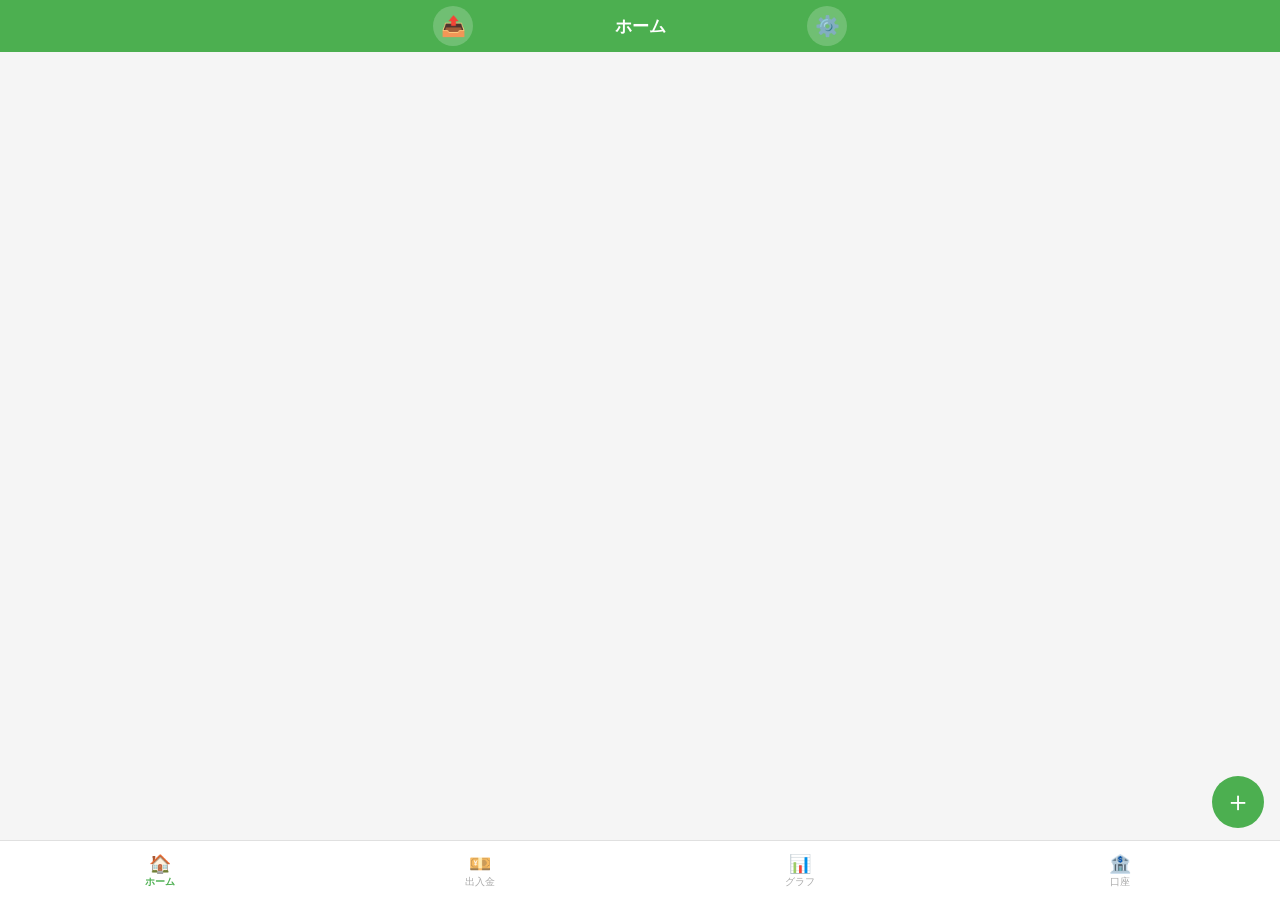
==== index.html @ b8b02757 "Add files via upload" ====
<!DOCTYPE html>
<html lang="ja">
<head>
  <meta charset="UTF-8">
  <title>自分用家計簿</title>
  <!--
    CSSより先にインラインスクリプトを実行。
    localStorageのテーマカラーをCSS変数とmeta theme-colorに即時反映することで、
    スプラッシュ画面がデフォルトの緑で一瞬表示されるちらつきを防ぐ。
  -->
  <script>
    (function() {
      var c = localStorage.getItem("themeColor") || "#4caf50";
      // CSS変数を即時上書き（variables.cssより先に実行されるため確実に効く）
      document.documentElement.style.setProperty("--theme", c);
      // ステータスバーの色も設定（metaタグはまだないのでdocument.writeで埋め込む）
      document.write('<meta name="theme-color" content="' + c + '">');
    })();
  </script>
  <!-- CSSを役割ごとに分割して読み込み -->
  <link rel="stylesheet" href="./src/styles/variables.css">
  <link rel="stylesheet" href="./src/styles/base.css">
  <link rel="stylesheet" href="./src/styles/components.css">
  <link rel="manifest" href="manifest.json">
  <link rel="apple-touch-icon" href="icon.png">
  <meta name="viewport" content="width=device-width, initial-scale=1.0, maximum-scale=1.0, user-scalable=no">
</head>
<body>

  <!-- ========== スプラッシュ画面 ========== -->
  <div id="splashScreen">
    <span id="splashText">家計簿</span>
  </div>

  <!-- ========== 上部バー（pageWrapper外・fixed） ========== -->
  <header class="top-bar" id="topBar">
    <div class="top-bar-normal" id="topBarNormal">
      <button class="top-bar-btn" id="calendarShortcutBtn" style="display:none">🗓</button>
      <button class="top-bar-btn" id="calendarBackBtn" style="display:none">←</button>
      <!-- ホーム画面：共有ボタン（左右対称のため同幅） -->
      <button class="top-bar-btn" id="shareReportBtn" style="display:none;">📤</button>
      <div class="top-bar-month-nav" id="topBarMonthNav">
        <button class="top-bar-btn month-nav-btn" id="prevMonthBtn">◀</button>
        <span class="top-bar-title" id="monthLabel">2025年3月</span>
        <button class="top-bar-btn month-nav-btn" id="nextMonthBtn">▶</button>
      </div>
      <span class="top-bar-title top-bar-home-title" id="topBarHomeTitle" style="display:none">ホーム</span>
      <div class="top-bar-spacer" id="topBarSpacer" style="display:none"></div>
      <button class="top-bar-btn" id="openSettingsBtn">⚙️</button>
    </div>
    <div class="top-bar-settings hidden" id="topBarSettings">
      <button class="top-bar-btn" id="backBtn">←</button>
      <span class="top-bar-title" id="settingsBarTitle">設定</span>
      <button class="top-bar-edit-btn hidden" id="topBarEditBtn">編集</button>
    </div>
  </header>

  <!-- ========== ページラッパー ========== -->
  <div id="pageWrapper">

  <!-- ========== 収支入力ポップアップ ========== -->
  <div id="addOverlay" class="overlay hidden"></div>
  <div id="addModal" class="modal hidden">
    <div class="modal-header">
      <span class="modal-title">収支を追加</span>
      <button class="modal-close" id="closeAddBtn">✕</button>
    </div>
    <div class="modal-body">
      <div class="type-toggle" id="addTypeToggle">
        <button class="type-toggle-btn active" data-value="expense">支出</button>
        <button class="type-toggle-btn" data-value="income">収入</button>
      </div>
      <input type="hidden" id="addTypeHidden" value="expense">

      <label class="field-label">日付</label>
      <input type="date" id="date">

      <label class="field-label">タイトル</label>
      <input type="text" id="memo" placeholder="例：スーパーで買い物、月給など">

      <label class="field-label">金額</label>
      <input type="number" id="amount" placeholder="例：1500">

      <label class="field-label">カテゴリ</label>
      <div class="category-selector" id="addCategorySelector">
        <div class="cat-select-row">
          <select id="addParentCat" class="cat-select-parent"></select>
          <select id="addChildCat"  class="cat-select-child"></select>
        </div>
      </div>

      <label class="field-label">口座</label>
      <select id="addAccount"></select>

      <button id="addButton" class="btn-primary">追加する</button>
    </div>
  </div>

  <!-- ========== 収支編集ポップアップ ========== -->
  <div id="editOverlay" class="overlay hidden"></div>
  <div id="editModal" class="modal hidden">
    <div class="modal-header edit-modal-header">
      <button class="modal-delete-btn" id="deleteRecordBtn">🗑️ 削除</button>
      <span class="modal-title">収支を編集</span>
      <button class="modal-close" id="closeEditBtn">✕</button>
    </div>
    <div class="modal-body">
      <div class="type-toggle" id="editTypeToggle">
        <button class="type-toggle-btn active" data-value="expense">支出</button>
        <button class="type-toggle-btn" data-value="income">収入</button>
      </div>
      <input type="hidden" id="editType" value="expense">

      <label class="field-label">日付</label>
      <input type="date" id="editDate">

      <label class="field-label">タイトル</label>
      <input type="text" id="editMemo" placeholder="例：スーパーで買い物、月給など">

      <label class="field-label">金額</label>
      <input type="number" id="editAmount" placeholder="例：1500">

      <label class="field-label">カテゴリ</label>
      <div class="category-selector" id="editCategorySelector">
        <div class="cat-select-row">
          <select id="editParentCat" class="cat-select-parent"></select>
          <select id="editChildCat"  class="cat-select-child"></select>
        </div>
      </div>

      <label class="field-label">口座</label>
      <select id="editAccount"></select>

      <button id="saveEditButton" class="btn-primary">保存する</button>
    </div>
  </div>

  <!-- ========== メイン画面群 ========== -->

  <!-- ホーム -->
  <div id="homeView" class="view active">
    <div id="homeBudgetCard" class="home-budget-card" style="display:none">
      <div class="home-budget-header">
        <span class="home-budget-title">今月の予算</span>
        <span class="home-budget-month" id="homeBudgetMonth"></span>
      </div>
      <div id="homeBudgetRows"></div>
    </div>
  </div>

  <!-- 出入金 -->
  <div id="transactionView" class="view">
    <input type="month" id="monthSelector" style="display:none">
    <ul id="list"></ul>
  </div>

  <!-- カレンダー -->
  <div id="calendarView" class="view">
    <div class="cal-header">
      <div class="cal-header-year-month" id="calYearMonth"></div>
      <div class="cal-header-range" id="calRange"></div>
    </div>
    <div class="week-header">
      <div>日</div><div>月</div><div>火</div><div>水</div>
      <div>木</div><div>金</div><div>土</div>
    </div>
    <div id="calendar"></div>
    <div class="cal-transaction-list" id="calTransactionList"></div>
  </div>

  <!-- 設定トップ -->
  <div id="settingsView" class="view">
    <ul class="settings-menu">
      <li class="settings-menu-item" id="goCategory">
        <span class="settings-menu-icon">🏷️</span>
        <span class="settings-menu-label">カテゴリ変更</span>
        <span class="settings-menu-arrow">›</span>
      </li>
      <li class="settings-menu-item" id="goTheme">
        <span class="settings-menu-icon">🎨</span>
        <span class="settings-menu-label">テーマカラー</span>
        <span class="settings-menu-arrow">›</span>
      </li>
      <li class="settings-menu-item" id="goPeriod">
        <span class="settings-menu-icon">📆</span>
        <span class="settings-menu-label">集計期間</span>
        <span class="settings-menu-arrow">›</span>
      </li>
      <li class="settings-menu-item" id="goVisibility">
        <span class="settings-menu-icon">👁️</span>
        <span class="settings-menu-label">表示 / 非表示</span>
        <span class="settings-menu-arrow">›</span>
      </li>
      <li class="settings-menu-item" id="goBudget">
        <span class="settings-menu-icon">💰</span>
        <span class="settings-menu-label">予算設定</span>
        <span class="settings-menu-arrow">›</span>
      </li>
      <li class="settings-menu-item" id="goApiKey">
        <span class="settings-menu-icon">🔑</span>
        <span class="settings-menu-label">Gemini APIキー</span>
        <span class="settings-menu-arrow">›</span>
      </li>
      <li class="settings-menu-item" id="goReset">
        <span class="settings-menu-icon">🗑️</span>
        <span class="settings-menu-label">データのリセット</span>
        <span class="settings-menu-arrow">›</span>
      </li>
    </ul>
  </div>

  <!-- カテゴリ設定（大分類一覧） -->
  <div id="categoryView" class="view">
    <p class="cat-view-desc">大分類をタップすると小分類を編集できます</p>
    <ul id="parentCategoryList" class="parent-category-list"></ul>
  </div>

  <!-- カテゴリ設定（小分類一覧） -->
  <div id="categoryDetailView" class="view">
    <ul id="childCategoryList" class="child-category-list"></ul>
  </div>

  <!-- 表示/非表示設定 -->
  <div id="visibilityView" class="view">
    <ul class="visibility-list">
      <li class="visibility-item">
        <span class="visibility-icon">🏦</span>
        <span class="visibility-label">口座</span>
        <label class="toggle-switch">
          <input type="checkbox" id="toggleAccount">
          <span class="toggle-slider"></span>
        </label>
      </li>
      <li class="visibility-item">
        <span class="visibility-icon">📄</span>
        <span class="visibility-label">
          給与明細管理
          <small class="visibility-sub-label">オンにすると下部に「給与」タブを表示</small>
        </span>
        <label class="toggle-switch">
          <input type="checkbox" id="togglePayroll">
          <span class="toggle-slider"></span>
        </label>
      </li>
    </ul>
  </div>

  <!-- 予算設定 -->
  <div id="budgetView" class="view">
    <p style="font-size:13px;color:#666;margin:4px 16px 12px;line-height:1.7;">
      カテゴリごとに月の支出予算を設定します。<br>
      80%を超えるとオレンジ、予算を超えると赤で表示されます。
    </p>
    <ul id="budgetList" class="budget-list"></ul>
  </div>

  <!-- 集計期間設定 -->
  <div id="periodView" class="view">
    <div class="period-card">
      <p class="period-desc">毎月の集計を開始する日を設定します。<br>例）25日に設定すると「2/25〜3/24」が3月分として集計されます。</p>
      <label class="field-label">集計開始日</label>
      <select id="periodStartDay"></select>
      <div class="period-preview" id="periodPreview"></div>
    </div>
  </div>

  <!-- テーマ設定 -->
  <div id="themeView" class="view">
    <p class="theme-desc">アプリのメインカラーを変更します</p>
    <h4 class="theme-section-title">プリセット</h4>
    <div class="color-presets" id="colorPresets"></div>
    <h4 class="theme-section-title">カスタムカラー</h4>
    <div class="custom-color-row">
      <input type="color" id="customColorPicker" value="#4caf50">
      <button id="applyCustomColor" class="btn-blue">このカラーを適用</button>
    </div>
    <div class="theme-preview">
      <p class="theme-preview-label">現在のカラー</p>
      <div id="themePreviewBar"></div>
    </div>
  </div>

  <!-- Gemini APIキー設定 -->
  <div id="apiKeyView" class="view">
    <div class="api-key-card">
      <p class="api-key-desc">
        レシート・給与明細の画像解析に使用する Google Gemini API のキーを設定します。<br>
        キーはこの端末に保存され、画像解析時の Gemini API 通信にのみ使用します。
      </p>
      <label class="field-label">APIキー</label>
      <div class="api-key-input-wrap">
        <input type="password" id="geminiApiKeyInput" placeholder="AIza..." autocomplete="off">
        <button class="api-key-toggle" id="toggleApiKeyVisible" type="button">👁</button>
      </div>
      <button class="btn-primary" id="saveApiKeyBtn">保存する</button>
      <button class="btn-danger" id="deleteApiKeyBtn">キーを削除する</button>
      <div class="api-key-status" id="apiKeyStatus"></div>
      <div class="api-key-help">
        <p class="api-key-help-title">🔗 APIキーの取得方法</p>
        <ol class="api-key-help-list">
          <li><a href="https://aistudio.google.com/" target="_blank">Google AI Studio</a> にアクセス（Googleアカウントでログイン）</li>
          <li>左メニューの「Get API key」→「APIキーを作成」</li>
          <li>作成したキー（AIza...）をコピー</li>
          <li>ここに貼り付けて保存</li>
        </ol>
      </div>
    </div>
  </div>

  <!-- データのリセット -->
  <div id="resetView" class="view">
    <div class="reset-card">
      <p class="reset-desc">リセットしたい項目をオンにしてから「リセット実行」を押してください。<br>この操作は元に戻せません。</p>
      <ul class="reset-list">
        <li class="reset-item">
          <span class="reset-item-icon">🔄</span>
          <span class="reset-item-label">すべて</span>
          <label class="toggle-switch">
            <input type="checkbox" id="resetAll">
            <span class="toggle-slider"></span>
          </label>
        </li>
        <div class="reset-divider"></div>
        <li class="reset-item reset-item-sub">
          <span class="reset-item-icon">💴</span>
          <span class="reset-item-label">出入金</span>
          <label class="toggle-switch">
            <input type="checkbox" id="resetTransactions">
            <span class="toggle-slider"></span>
          </label>
        </li>
        <li class="reset-item reset-item-sub">
          <span class="reset-item-icon">🏦</span>
          <span class="reset-item-label">口座</span>
          <label class="toggle-switch">
            <input type="checkbox" id="resetAccounts">
            <span class="toggle-slider"></span>
          </label>
        </li>
        <li class="reset-item reset-item-sub">
          <span class="reset-item-icon">💰</span>
          <span class="reset-item-label">予算</span>
          <label class="toggle-switch">
            <input type="checkbox" id="resetBudgets">
            <span class="toggle-slider"></span>
          </label>
        </li>
        <li class="reset-item reset-item-sub">
          <span class="reset-item-icon">🏷️</span>
          <span class="reset-item-label">カテゴリ（デフォルトに戻す）</span>
          <label class="toggle-switch">
            <input type="checkbox" id="resetCategories">
            <span class="toggle-slider"></span>
          </label>
        </li>
        <li class="reset-item reset-item-sub">
          <span class="reset-item-icon">📄</span>
          <span class="reset-item-label">給与明細</span>
          <label class="toggle-switch">
            <input type="checkbox" id="resetPayroll">
            <span class="toggle-slider"></span>
          </label>
        </li>
      </ul>
      <button class="btn-danger reset-exec-btn" id="execResetBtn" disabled>リセット実行</button>
    </div>
  </div>


  <!-- 給与明細（表示/非表示設定で任意に有効化） -->
  <div id="payrollView" class="view">
    <div class="payroll-toolbar">
      <div class="payroll-toolbar-top">
        <div>
          <div class="payroll-view-title">給与明細</div>
          <div class="payroll-view-subtitle">写真をGeminiで解析して保存</div>
        </div>
        <select id="payrollYearSelect" class="payroll-year-select" aria-label="表示する年"></select>
      </div>
      <button class="btn-primary payroll-import-btn" id="payrollImportBtn">🖼️ 写真から給与明細を追加</button>
      <p id="payrollApiHint" class="payroll-api-hint" style="display:none">⚠️ 先に「設定 → Gemini APIキー」を登録してください。</p>
    </div>
    <div id="payrollSummary" class="payroll-summary"></div>
    <div id="payrollList" class="payroll-list"></div>
  </div>

  <!-- グラフ -->
  <div id="graphView" class="view">
    <input type="month" id="graphMonthSelector" style="display:none">
    <div id="summary">
      <div class="summary-item income-item">
        <span class="summary-label">収入</span>
        <span class="summary-value">¥<span id="incomeTotal">0</span></span>
      </div>
      <div class="summary-item expense-item">
        <span class="summary-label">支出</span>
        <span class="summary-value">¥<span id="expenseTotal">0</span></span>
      </div>
      <div class="summary-item balance-item">
        <span class="summary-label">差額</span>
        <span class="summary-value">¥<span id="balance">0</span></span>
      </div>
    </div>
    <div class="graph-toggle-wrap">
      <div class="graph-toggle" id="graphToggle">
        <button class="graph-toggle-btn active" data-value="expense">支出</button>
        <button class="graph-toggle-btn" data-value="income">収入</button>
      </div>
    </div>
    <div class="chart-section" id="graphChartSection">
      <div class="chart-wrap">
        <canvas id="mainChart" width="220" height="220"></canvas>
        <div class="chart-total" id="mainChartTotal"></div>
      </div>
      <ul class="chart-legend" id="mainLegend"></ul>
    </div>
  </div>

  <!-- 口座 -->
  <div id="accountView" class="view">
    <ul id="accountList"></ul>
    <button class="btn-primary" id="openAddAccountBtn" style="margin-top:12px;margin-left:16px;margin-right:16px;width:calc(100% - 32px)">＋ 口座を追加</button>
  </div>

  <!-- 口座追加・編集モーダル -->
  <div id="accountOverlay" class="overlay hidden"></div>
  <div id="accountModal" class="modal hidden">
    <div class="modal-header edit-modal-header">
      <button class="modal-delete-btn hidden" id="deleteAccountBtn">🗑️ 削除</button>
      <span class="modal-title" id="accountModalTitle">口座を追加</span>
      <button class="modal-close" id="closeAccountBtn">✕</button>
    </div>
    <div class="modal-body">
      <label class="field-label">口座名</label>
      <input type="text" id="accountName" placeholder="例：北見信用金庫">
      <label class="field-label">残高</label>
      <input type="number" id="accountBalance" placeholder="例：100000">
      <label class="field-label">メモ（任意）</label>
      <input type="text" id="accountMemo" placeholder="例：普通預金・給与口座">
      <button class="btn-primary" id="saveAccountBtn">保存する</button>
    </div>
  </div>

  <!-- ========== FABメニュー ========== -->
  <div id="fabOverlay" class="fab-overlay hidden"></div>
  <div class="fab-menu" id="fabMenu">
    <div class="fab-sub-item" id="fabCameraItem">
      <span class="fab-sub-label">レシートを読み取る</span>
      <button class="fab-sub-btn fab-camera" id="fabCameraBtn">📷</button>
    </div>
    <div class="fab-sub-item" id="fabImageItem">
      <span class="fab-sub-label">画像から読み取る</span>
      <button class="fab-sub-btn fab-camera" id="fabImageBtn">🖼️</button>
    </div>
    <div class="fab-sub-item" id="fabManualItem">
      <span class="fab-sub-label">手動で入力</span>
      <button class="fab-sub-btn fab-manual" id="fabManualBtn">✏️</button>
    </div>
  </div>
  <button class="fab-add" id="openAddBtn">＋</button>
  <input type="file" id="receiptInput" accept="image/*" capture="environment" style="display:none">
  <input type="file" id="imageInput" accept="image/*" style="display:none">
  <input type="file" id="payrollImageInput" accept="image/*" style="display:none">
  <div id="scanOverlay" class="scan-overlay hidden">
    <div class="scan-box">
      <div class="scan-spinner"></div>
      <p class="scan-text">レシートを読み取り中…</p>
    </div>
  </div>

  </div><!-- /#pageWrapper -->

  <!-- ========== 下部タブ（pageWrapper外・fixed） ========== -->
  <nav class="tab-bar" id="tabBar">
    <button id="homeTab"        class="tab active">🏠<br><small>ホーム</small></button>
    <button id="transactionTab" class="tab">💴<br><small>出入金</small></button>
    <button id="graphTab"       class="tab">📊<br><small>グラフ</small></button>
    <button id="payrollTab"     class="tab" style="display:none">📄<br><small>給与</small></button>
    <button id="accountTab"     class="tab">🏦<br><small>口座</small></button>
  </nav>

  <!-- ========== バックジェスチャー用背景レイヤー ========== -->
  <div id="backLayer">
    <div id="backLayerDim"></div>
  </div>

  <!-- JS は ES Modules で読み込む -->
  <script type="module" src="./src/main.js"></script>
</body>
</html>
---- src/styles/variables.css ----
/* ===================================
   CSS変数（テーマカラー）
=================================== */
:root {
  --theme:      #4caf50;
  --theme-dark: #388e3c;
}
---- src/styles/base.css ----
/* ===================================
   リセット・ベース
=================================== */
* { box-sizing: border-box; }
ul, ol { list-style: none; margin: 0; padding: 0; }
html, body {
  height: 100%;
  margin: 0;
  padding: 0;
}
body {
  font-family: -apple-system, BlinkMacSystemFont, "Hiragino Sans", sans-serif;
  /* Safe Area上部をTopBarと同色に */
  background: var(--theme);
}

/* ===================================
   ページラッパー
=================================== */
#pageWrapper {
  /* 画面全体を占め、TopBar・TabBarの下からスクロール */
  position: fixed;
  top: calc(52px + env(safe-area-inset-top));
  bottom: calc(60px + env(safe-area-inset-bottom));
  left: 0;
  right: 0;
  background: #f5f5f5;
  display: flex;
  flex-direction: column;
  overflow-y: auto;
  overflow-x: hidden;
}

/* ===================================
   フォーム共通
=================================== */
.field-label {
  display: block;
  font-size: 13px;
  color: #888;
  margin: 10px 0 4px;
}
input, select {
  width: 100%;
  height: 44px;
  font-size: 16px;
  padding: 8px 10px;
  border: 1px solid #e0e0e0;
  border-radius: 8px;
  background: #fafafa;
  margin: 2px 0;
  -webkit-appearance: none;
  appearance: none;
  touch-action: manipulation;
}
input:focus, select:focus {
  outline: none;
  border-color: var(--theme);
  background: #fff;
}

/* ===================================
   共通ボタン
=================================== */
.btn-primary {
  width: 100%;
  height: 48px;
  background: var(--theme);
  color: #fff;
  border: none;
  border-radius: 8px;
  font-size: 16px;
  font-weight: bold;
  cursor: pointer;
  margin-top: 16px;
  transition: background 0.15s;
}
.btn-primary:active { background: var(--theme-dark); }

.btn-blue {
  width: 100%;
  height: 44px;
  background: #2196f3;
  color: #fff;
  border: none;
  border-radius: 8px;
  font-size: 15px;
  cursor: pointer;
  margin-top: 6px;
}
.btn-blue:active { opacity: 0.8; }

.btn-danger {
  width: 100%;
  height: 44px;
  background: #fff;
  color: #e53935;
  border: 1.5px solid #e53935;
  border-radius: 8px;
  font-size: 15px;
  font-weight: bold;
  cursor: pointer;
  margin-top: 10px;
  transition: background 0.15s;
}
.btn-danger:active { background: #ffeaea; }

/* ===================================
   タブ切り替え（ビュー）
=================================== */
.view { display: none; }
.view.active {
  display: block;
  flex: 1 0 auto;
  min-height: 0;
  width: 100%;
  max-width: 100%;
  padding-left: 0;
  padding-right: 0;
  padding-bottom: 16px;
  box-sizing: border-box;
}

/* 月スワイプアニメーション */
@keyframes slideOutLeft  { from { transform: translateX(0);    opacity: 1; } to { transform: translateX(-30%); opacity: 0; } }
@keyframes slideOutRight { from { transform: translateX(0);    opacity: 1; } to { transform: translateX(30%);  opacity: 0; } }
@keyframes slideInFromRight { from { transform: translateX(30%);  opacity: 0; } to { transform: translateX(0); opacity: 1; } }
@keyframes slideInFromLeft  { from { transform: translateX(-30%); opacity: 0; } to { transform: translateX(0); opacity: 1; } }
.view.slide-out-left  { animation: slideOutLeft    0.16s ease forwards; }
.view.slide-out-right { animation: slideOutRight   0.16s ease forwards; }
.view.slide-in-right  { animation: slideInFromRight 0.2s ease forwards; }
.view.slide-in-left   { animation: slideInFromLeft  0.2s ease forwards; }

/* ===================================
   トグルスイッチ（汎用）
=================================== */
.toggle-switch {
  position: relative;
  display: inline-block;
  width: 50px;
  height: 28px;
  flex-shrink: 0;
  margin: 0;
  padding: 0;
  cursor: pointer;
}
.toggle-switch input {
  opacity: 0;
  width: 0 !important;
  height: 0 !important;
  position: absolute;
  margin: 0;
  border: none;
  background: none;
}
.toggle-slider {
  position: absolute;
  inset: 0;
  background: #ccc;
  border-radius: 28px;
  transition: background 0.2s;
  cursor: pointer;
}
.toggle-slider::before {
  content: "";
  position: absolute;
  width: 22px;
  height: 22px;
  left: 3px;
  top: 3px;
  background: #fff;
  border-radius: 50%;
  transition: transform 0.2s;
}
.toggle-switch input:checked + .toggle-slider         { background: var(--theme); }
.toggle-switch input:checked + .toggle-slider::before { transform: translateX(22px); }

/* ===================================
   over-text（共通）
=================================== */
.over-text { color: #e53935; font-weight: bold; }

/* ===================================
   MFスタイル 収支リスト（共通）
=================================== */
.list-date-header {
  font-size: 12px;
  color: #888;
  font-weight: bold;
  padding: 8px 16px 5px;
  background: #f0f0f0;
  border-top: 1px solid #e0e0e0;
  border-bottom: 1px solid #e0e0e0;
}
.mf-record-row {
  display: flex;
  align-items: center;
  justify-content: space-between;
  gap: 10px;
  padding: 10px 16px 10px 12px;
  background: #fff;
  border-bottom: 1px solid #f0f0f0;
  cursor: pointer;
  transition: background 0.12s;
  width: 100%;
  box-sizing: border-box;
}
.mf-record-row:active { background: #f5f5f5; }

/* 出入金リスト：カテゴリアイコン（円形） */
.mf-cat-icon {
  flex-shrink: 0;
  width: 38px;
  height: 38px;
  border-radius: 50%;
  overflow: hidden;
  display: flex;
  align-items: center;
  justify-content: center;
  font-size: 17px;
  color: #fff;
  font-weight: bold;
  line-height: 1;
}
.mf-cat-icon--outline {
  background: transparent !important;
  border: 2px solid #bbb;
  color: #aaa;
}
.mf-row-left {
  flex: 1;
  min-width: 0;
  display: flex;
  flex-direction: column;
  gap: 2px;
}
.mf-title {
  font-size: 14px;
  font-weight: bold;
  color: #222;
  overflow: hidden;
  text-overflow: ellipsis;
  white-space: nowrap;
}
.mf-cat-label {
  font-size: 11px;
  color: #aaa;
  overflow: hidden;
  text-overflow: ellipsis;
  white-space: nowrap;
}
.mf-amount { font-size: 14px; font-weight: bold; flex-shrink: 0; text-align: right; white-space: nowrap; }
.mf-amount-expense { color: #333; }
.mf-amount-income  { color: var(--theme); }
---- src/styles/components.css ----
/* ===================================
   スプラッシュ画面
=================================== */
#splashScreen {
  position: fixed;
  inset: 0;
  background: var(--theme);
  display: flex;
  align-items: center;
  justify-content: center;
  z-index: 9999;
  transition: opacity 0.5s ease, visibility 0.5s ease;
}
#splashScreen.fade-out { opacity: 0; visibility: hidden; }
#splashScreen.hidden   { display: none; }
#splashText {
  font-size: 36px;
  font-weight: bold;
  color: #fff;
  letter-spacing: 0.12em;
  font-family: -apple-system, BlinkMacSystemFont, "Hiragino Sans", sans-serif;
}
#splashScreen.dark-text #splashText { color: #222; }

/* ===================================
   バックジェスチャー用背景レイヤー
=================================== */
#backLayer {
  display: none;
  position: fixed;
  inset: 0;
  background: #f5f5f5;
  z-index: 0;
  overflow: hidden;
}
#backLayerDim {
  position: absolute;
  inset: 0;
  background: rgba(0,0,0,0.35);
  pointer-events: none;
  opacity: 0.35;
  z-index: 1;
}
body.back-gesture-active #backLayer { display: block; }
body.back-gesture-active #pageWrapper { z-index: 1; }
.back-gesture-prev {
  display: block !important;
  position: absolute !important;
  /* TopBarの高さ分下げることで前のページが上にずれないようにする */
  top: calc(52px + env(safe-area-inset-top)) !important;
  left: 0 !important;
  right: 0 !important;
  bottom: 0 !important;
  width: 100% !important;
  height: auto !important;
  overflow-y: auto !important;
  overflow-x: hidden !important;
  padding: 0 !important;
  z-index: 0;
  pointer-events: none;
}

/* ===================================
   上部バー
=================================== */
.top-bar {
  position: fixed;
  top: 0;
  left: 0;
  right: 0;
  padding-top: env(safe-area-inset-top);
  height: calc(52px + env(safe-area-inset-top));
  background: var(--theme);
  display: flex;
  align-items: center;
  justify-content: center;
  padding-left: 0;
  padding-right: 0;
  z-index: 200;
}
.top-bar-title {
  color: #fff;
  font-size: 17px;
  font-weight: bold;
  flex: 1;
  text-align: center;
}
.top-bar-btn {
  width: 40px !important;
  height: 40px !important;
  background: rgba(255,255,255,0.2);
  border: none;
  border-radius: 50%;
  color: #fff;
  font-size: 20px;
  cursor: pointer;
  display: flex;
  align-items: center;
  justify-content: center;
  padding: 0;
  margin: 0;
  transition: background 0.15s;
  flex-shrink: 0;
}
.top-bar-btn:active { background: rgba(255,255,255,0.4); }
.month-nav-btn {
  font-size: 14px !important;
  background: rgba(255,255,255,0.15) !important;
}
.top-bar-normal,
.top-bar-settings {
  display: flex;
  align-items: center;
  justify-content: space-between;
  width: 100%;
  max-width: 430px;
  padding: 0 8px;
}
.top-bar-settings.hidden,
.top-bar-normal.hidden { display: none; }
/* TopBar右端の編集ボタン（小分類画面のみ表示） */
.top-bar-edit-btn {
  background: rgba(255,255,255,0.2);
  border: none;
  border-radius: 14px;
  color: #fff;
  font-size: 14px;
  font-weight: bold;
  cursor: pointer;
  padding: 6px 12px;
  height: auto !important;
  width: auto !important;
  white-space: nowrap;
}
.top-bar-edit-btn:active { background: rgba(255,255,255,0.4); }
.top-bar-edit-btn.hidden { display: none !important; }
.top-bar-month-nav { display: flex; align-items: center; gap: 4px; flex: 1; }
.top-bar-home-title { flex: 1; text-align: center; }
.top-bar-spacer     { flex: 1; }

/* ===================================
   オーバーレイ
=================================== */
.overlay {
  position: fixed;
  inset: 0;
  background: rgba(0,0,0,0.45);
  z-index: 200;
  opacity: 0;
  transition: opacity 0.25s;
}
.overlay.show   { opacity: 1; }
.overlay.hidden { display: none; }

/* ===================================
   モーダル共通
=================================== */
.modal {
  position: fixed;
  bottom: 0;
  left: 0;
  right: 0;
  max-width: 430px;
  margin: 0 auto;
  background: #fff;
  border-radius: 16px 16px 0 0;
  z-index: 300;
  padding: 0 0 32px;
  transform: translateY(100%);
  transition: transform 0.25s ease;
}
.modal.show   { transform: translateY(0); }
.modal.hidden { display: none; }
.modal-header {
  display: flex;
  align-items: center;
  justify-content: space-between;
  padding: 16px 20px 12px;
  border-bottom: 1px solid #eee;
}
.modal-title { font-size: 16px; font-weight: bold; }
.modal-close {
  width: 32px !important;
  height: 32px !important;
  background: #f0f0f0;
  border: none;
  border-radius: 50%;
  font-size: 14px;
  cursor: pointer;
  display: flex;
  align-items: center;
  justify-content: center;
  padding: 0;
  margin: 0;
  color: #555;
}
.modal-body {
  padding: 12px 20px;
  max-height: 75vh;
  overflow-y: auto;
}
.edit-modal-header {
  display: grid;
  grid-template-columns: 1fr auto 1fr;
  align-items: center;
  padding: 14px 16px 12px;
  border-bottom: 1px solid #eee;
}
.edit-modal-header .modal-title  { text-align: center; grid-column: 2; }
.edit-modal-header .modal-close  { justify-self: end; grid-column: 3; }
.modal-delete-btn {
  grid-column: 1;
  justify-self: start;
  background: none;
  border: none;
  color: #e53935;
  font-size: 13px;
  cursor: pointer;
  padding: 4px 6px;
  border-radius: 6px;
  height: auto !important;
  width: auto !important;
  margin: 0;
  white-space: nowrap;
}
.modal-delete-btn:active { background: #ffeaea; }

/* ===================================
   種別トグル（支出／収入）
=================================== */
.type-toggle {
  display: flex;
  gap: 8px;
  margin-bottom: 8px;
}
.type-toggle-btn {
  flex: 1;
  height: 44px !important;
  width: auto !important;
  border: 2px solid #ddd;
  border-radius: 8px;
  background: #fafafa;
  font-size: 15px;
  font-weight: bold;
  color: #aaa;
  cursor: pointer;
  transition: all 0.15s;
  margin: 0;
  padding: 0;
}
.type-toggle-btn.active[data-value="expense"] {
  background: #ffe5e5;
  border-color: #c62828;
  color: #c62828;
}
.type-toggle-btn.active[data-value="income"] {
  background: #e8f5e9;
  border-color: var(--theme);
  color: var(--theme);
}

/* ===================================
   2段階カテゴリ選択
=================================== */
.cat-select-row { display: flex; gap: 8px; margin: 2px 0; }
.cat-select-parent { flex: 1.2; min-width: 0; }
.cat-select-child  { flex: 1;   min-width: 0; }

/* ===================================
   FABボタン
=================================== */
.fab-add {
  position: fixed;
  bottom: calc(72px + env(safe-area-inset-bottom));
  right: 16px;
  width: 52px !important;
  height: 52px !important;
  background: var(--theme);
  color: #fff;
  border: none;
  border-radius: 50%;
  font-size: 28px;
  line-height: 1;
  cursor: pointer;
  display: flex;
  align-items: center;
  justify-content: center;
  z-index: 150;
  padding: 0;
  margin: 0;
  transition: background 0.2s, transform 0.25s;
}
.fab-add.fab-open { transform: rotate(45deg); background: var(--theme-dark); }
.fab-add.hidden   { display: none; }
.fab-overlay {
  position: fixed;
  inset: 0;
  z-index: 140;
  background: rgba(0,0,0,0.3);
  opacity: 0;
  transition: opacity 0.2s;
}
.fab-overlay.show   { opacity: 1; }
.fab-overlay.hidden { display: none; }
.fab-menu {
  position: fixed;
  bottom: calc(136px + env(safe-area-inset-bottom));
  right: 16px;
  z-index: 150;
  display: flex;
  flex-direction: column;
  gap: 12px;
  align-items: flex-end;
  pointer-events: none;
}
.fab-sub-item {
  display: flex;
  align-items: center;
  gap: 10px;
  opacity: 0;
  transform: translateY(20px) scale(0.8);
  transition: opacity 0.2s, transform 0.2s;
}
.fab-menu.open .fab-sub-item { opacity: 1; transform: translateY(0) scale(1); pointer-events: auto; }
.fab-menu.open .fab-sub-item:nth-child(1) { transition-delay: 0.05s; }
.fab-menu.open .fab-sub-item:nth-child(2) { transition-delay: 0.0s;  }
.fab-sub-label {
  background: rgba(0,0,0,0.7);
  color: #fff;
  font-size: 13px;
  padding: 5px 10px;
  border-radius: 20px;
  white-space: nowrap;
}
.fab-sub-btn {
  width: 44px !important;
  height: 44px !important;
  border-radius: 50%;
  border: none;
  font-size: 20px;
  cursor: pointer;
  display: flex;
  align-items: center;
  justify-content: center;
  padding: 0;
  margin: 0;
  flex-shrink: 0;
  background: #fff;
}
.fab-sub-btn:active { transform: scale(0.92); }

/* スキャン中 */
.scan-overlay {
  position: fixed;
  inset: 0;
  background: rgba(0,0,0,0.6);
  z-index: 400;
  display: flex;
  align-items: center;
  justify-content: center;
}
.scan-overlay.hidden { display: none; }
.scan-box {
  background: #fff;
  border-radius: 12px;
  padding: 32px 28px;
  text-align: center;
  display: flex;
  flex-direction: column;
  align-items: center;
  gap: 16px;
}
.scan-spinner {
  width: 44px;
  height: 44px;
  border: 4px solid #eee;
  border-top-color: var(--theme);
  border-radius: 50%;
  animation: spin 0.8s linear infinite;
}
@keyframes spin { to { transform: rotate(360deg); } }
@keyframes fadeInOut {
  0%   { opacity: 0; transform: translateX(-50%) translateY(8px); }
  15%  { opacity: 1; transform: translateX(-50%) translateY(0); }
  75%  { opacity: 1; transform: translateX(-50%) translateY(0); }
  100% { opacity: 0; transform: translateX(-50%) translateY(4px); }
}
.scan-text { font-size: 15px; color: #444; margin: 0; font-weight: bold; }

/* ===================================
   下部タブバー
=================================== */
.tab-bar {
  position: fixed;
  bottom: 0;
  left: 0;
  right: 0;
  height: calc(60px + env(safe-area-inset-bottom));
  padding-bottom: env(safe-area-inset-bottom);
  display: flex;
  border-top: 1px solid #e0e0e0;
  background: #fff;
  z-index: 200;
}
.tab-bar.hidden { display: none; }
.tab {
  flex: 1;
  border: none;
  background: none;
  font-size: 18px;
  line-height: 1.2;
  height: 60px !important;
  cursor: pointer;
  padding: 6px 0;
  color: #aaa;
  width: auto !important;
}
.tab small { font-size: 10px; display: block; }
.tab.active { color: var(--theme); font-weight: bold; }

/* ===================================
   設定メニュー
=================================== */
.settings-menu {
  list-style: none;
  padding: 0;
  margin: 0;
  background: #fff;
  border-top: 1px solid #e8e8e8;
}
.settings-menu-item {
  display: flex;
  align-items: center;
  background: #fff;
  padding: 16px 14px;
  cursor: pointer;
  gap: 12px;
  border-bottom: 1px solid #e8e8e8;
  transition: background 0.12s;
}
.settings-menu-item:active { background: #f5f5f5; }
.settings-menu-icon  { font-size: 22px; flex-shrink: 0; }
.settings-menu-label { font-size: 15px; font-weight: bold; color: #222; flex: 1; }
.settings-menu-arrow { font-size: 20px; color: #ccc; flex-shrink: 0; }

/* ===================================
   サマリーカード（グラフ画面）
=================================== */
#summary {
  display: flex;
  gap: 0;
  margin-bottom: 0;
  border-bottom: 1px solid #e8e8e8;
}
.summary-item {
  flex: 1;
  background: #fff;
  padding: 12px 6px;
  text-align: center;
  border-right: 1px solid #e8e8e8;
}
.summary-item:last-child { border-right: none; }
.summary-label { display: block; font-size: 11px; color: #888; margin-bottom: 4px; }
.summary-value { font-size: 15px; font-weight: bold; }
.income-item  .summary-value { color: var(--theme); }
.expense-item .summary-value { color: #c62828; }
.balance-item .summary-value { color: #333; }

/* ===================================
   カレンダー
=================================== */
.week-header,
#calendar { display: grid; grid-template-columns: repeat(7, 1fr); }
.week-header div {
  text-align: center;
  font-weight: bold;
  padding: 6px 0 4px;
  font-size: 12px;
  color: #666;
}
.day {
  border: 1px solid #e8e8e8;
  min-height: 64px;
  padding: 4px;
  font-size: 11px;
  cursor: pointer;
  background: #fff;
}
.day:active    { opacity: 0.7; }
.day .date     { font-weight: bold; font-size: 12px; margin-bottom: 2px; }
.day .income   { color: var(--theme); font-size: 10px; line-height: 1.3; }
.day .expense  { color: #c62828; font-size: 10px; line-height: 1.3; }
.expense-day   { background: #fff5f5; }
.income-day    { background: #f0fff3; }
.both          { background: #f3f0ff; }
.day.today     { border: 2px solid var(--theme); background: #f9fbe7; }
.day.today .date { color: var(--theme-dark); font-weight: bold; }
.cal-header {
  text-align: center;
  padding: 10px 0 8px;
  background: #fff;
  border-bottom: 1px solid #e8e8e8;
}
.cal-header-year-month { font-size: 17px; font-weight: bold; color: #222; line-height: 1.4; }
.cal-header-range { font-size: 12px; color: #888; margin-top: 2px; }
.cal-transaction-list { margin-top: 8px; }

/* ===================================
   ホーム・ビュー / 出入金 / カレンダー / 口座 / グラフ
   （左右paddingなし）
=================================== */
/* 全ビューの左右paddingはbase.cssの.view.activeで0に設定済み */
#accountView > ul,
#accountView > button {
  margin-left: 0;
  margin-right: 0;
}
#graphView .graph-toggle-wrap,
#graphView .chart-section {
  margin-left: 0;
  margin-right: 0;
}

/* ===================================
   ホーム：予算進捗カード
=================================== */
.home-budget-card {
  background: #fff;
  border-top: 1px solid #e8e8e8;
  border-bottom: 1px solid #e8e8e8;
  padding: 16px 16px 10px;
  margin: 0 0 8px;
}
.home-budget-header { display: flex; align-items: center; justify-content: space-between; margin-bottom: 14px; }
.home-budget-title  { font-size: 14px; font-weight: bold; color: #333; }
.home-budget-month  { font-size: 12px; color: #aaa; }
.home-budget-row    { margin-bottom: 14px; }
.home-budget-row:last-child { margin-bottom: 4px; }
.home-budget-row-top { display: flex; align-items: baseline; justify-content: space-between; margin-bottom: 5px; }
.home-budget-cat   { font-size: 13px; font-weight: bold; color: #222; }
.home-budget-amt   { font-size: 13px; font-weight: bold; color: #222; }
.home-budget-limit { font-size: 11px; color: #aaa; font-weight: normal; }
.home-budget-bar-wrap { height: 6px; background: #eee; border-radius: 3px; overflow: hidden; margin-bottom: 4px; }
.home-budget-bar   { height: 100%; border-radius: 3px; transition: width 0.4s ease; }
.home-budget-bar.ok   { background: var(--theme); }
.home-budget-bar.warn { background: #ff9800; }
.home-budget-bar.over { background: #e53935; }
.home-budget-row-foot { display: flex; justify-content: space-between; font-size: 11px; color: #aaa; }
.home-budget-remain { color: #aaa; }
.home-budget-pct    { color: #bbb; }

/* ===================================
   グラフ
=================================== */
.chart-section {
  background: #fff;
  border-top: 1px solid #e8e8e8;
  border-bottom: 1px solid #e8e8e8;
  padding: 16px;
  margin-bottom: 8px;
}
.chart-wrap {
  position: relative;
  display: flex;
  justify-content: center;
  align-items: center;
  margin-bottom: 16px;
}
#mainChart {
  display: block;
  width: 220px !important;
  height: 220px !important;
  border: none;
  background: transparent;
  padding: 0;
  margin: 0;
}
.chart-total {
  position: absolute;
  font-size: 14px;
  font-weight: bold;
  color: #333;
  text-align: center;
  pointer-events: none;
}
.chart-legend { list-style: none; padding: 0; margin: 0; }

/* グラフ：大分類行 */
.graph-parent-item {
  display: flex;
  align-items: center;
  gap: 12px;
  padding: 12px 14px;
  background: #fff;
  border-bottom: 1px solid #e8e8e8;
  cursor: pointer;
}
.graph-parent-item:active { background: #f5f5f5; }
.graph-parent-icon {
  flex-shrink: 0;
  width: 34px;
  height: 34px;
  border-radius: 50%;
  overflow: hidden;
  display: flex;
  align-items: center;
  justify-content: center;
  font-size: 15px;
  color: #fff;
  line-height: 1;
}
.graph-parent-icon--outline {
  background: transparent !important;
  border: 2px solid #bbb;
  color: #aaa;
}
.graph-parent-name   { flex: 1; font-size: 15px; font-weight: bold; color: #222; }
.graph-parent-right  { display: flex; flex-direction: column; align-items: flex-end; flex-shrink: 0; }
.graph-parent-amount { font-size: 14px; font-weight: bold; color: #222; }
.graph-parent-pct    { font-size: 11px; color: #888; margin-top: 1px; }
.graph-parent-arrow  { font-size: 18px; color: #ccc; flex-shrink: 0; }

/* グラフ：小分類行（中項目） */
.graph-child-item {
  display: flex;
  align-items: center;
  gap: 12px;
  padding: 10px 14px 10px 60px;
  background: #fafafa;
  border-bottom: 1px solid #e8e8e8;
}
.graph-child-dot {
  flex-shrink: 0;
  width: 10px;
  height: 10px;
  border-radius: 50%;
}
.graph-child-name  { flex: 1; font-size: 13px; color: #555; }
.graph-child-right { display: flex; align-items: center; gap: 6px; flex-shrink: 0; }
.graph-child-amount { font-size: 13px; font-weight: bold; color: #333; }
.graph-child-arr    { font-size: 14px; color: #ccc; }

/* 後方互換のためlegend系も残す */
.legend-item {
  display: flex; align-items: center; gap: 8px;
  padding: 6px 0; border-bottom: 1px solid #f5f5f5; font-size: 13px;
}
.legend-dot    { width: 12px; height: 12px; border-radius: 50%; flex-shrink: 0; }
.legend-name   { flex: 1; color: #333; overflow: hidden; text-overflow: ellipsis; white-space: nowrap; }
.legend-pct    { color: #888; font-size: 12px; flex-shrink: 0; }
.legend-amount { font-weight: bold; color: #333; flex-shrink: 0; text-align: right; min-width: 72px; }
.graph-toggle-wrap { display: flex; justify-content: center; margin: 8px 12px 0; }
.graph-toggle { display: flex; border-bottom: 2px solid var(--theme); width: 100%; }
.graph-toggle-btn {
  flex: 1;
  height: 40px;
  border: none;
  background: #fff;
  font-size: 15px;
  font-weight: bold;
  color: #aaa;
  cursor: pointer;
  transition: color 0.15s;
  padding: 0;
  margin: 0;
  border-bottom: 3px solid transparent;
  margin-bottom: -2px;
}
.graph-toggle-btn.active { color: var(--theme); border-bottom-color: var(--theme); }

/* ===================================
   口座
=================================== */
.account-li {
  display: flex;
  align-items: center;
  background: #fff;
  border-bottom: 1px solid #e8e8e8;
  padding: 14px 12px;
  gap: 10px;
  cursor: pointer;
  transition: background 0.12s;
}
.account-li:first-child { border-top: 1px solid #e8e8e8; }
.account-li:active { background: #f5f5f5; }
.account-arrow { font-size: 20px; color: #ccc; flex-shrink: 0; }
.account-info { flex: 1; min-width: 0; display: flex; flex-direction: column; gap: 2px; }
.account-name { font-size: 15px; font-weight: bold; color: #222; overflow: hidden; text-overflow: ellipsis; white-space: nowrap; }
.account-memo { font-size: 12px; color: #999; }
.account-balance-wrap { flex-shrink: 0; }
.account-balance {
  font-size: 17px;
  font-weight: bold;
  color: var(--theme);
  cursor: pointer;
  padding: 4px 6px;
  border-radius: 6px;
  display: block;
  text-align: right;
  min-width: 100px;
}
.account-balance:active { background: #f0f0f0; }
.account-balance-input {
  font-size: 16px !important;
  font-weight: bold;
  color: var(--theme);
  width: 110px !important;
  height: 36px !important;
  text-align: right;
  border: 2px solid var(--theme) !important;
  border-radius: 6px;
  padding: 4px 6px !important;
  background: #fff !important;
  touch-action: manipulation;
}
.account-edit-btn {
  flex-shrink: 0;
  background: #f0f0f0;
  border: none;
  border-radius: 6px;
  font-size: 13px;
  color: #555;
  cursor: pointer;
  padding: 6px 10px;
  height: auto !important;
  width: auto !important;
  margin: 0;
}
.account-edit-btn:active { background: #e0e0e0; }

/* ===================================
   カテゴリ設定
=================================== */
.cat-view-desc { font-size: 13px; color: #888; margin: 8px 0 0; padding: 8px 16px; }
.parent-category-list { list-style: none; padding: 0; margin: 0; background: #fff; border-top: 1px solid #e8e8e8; }
.parent-category-item {
  display: flex; align-items: center; background: #fff;
  padding: 12px 14px; cursor: pointer; gap: 12px;
  border-bottom: 1px solid #e8e8e8; transition: background 0.12s;
}
.parent-category-item:active { background: #f5f5f5; }
.parent-cat-icon {
  font-size: 15px;
  flex-shrink: 0;
  width: 34px;
  height: 34px;
  border-radius: 50%;
  overflow: hidden;
  display: flex;
  align-items: center;
  justify-content: center;
  color: #fff;
  font-weight: bold;
  line-height: 1;
}
/* 未分類：背景透過・線のみ */
.parent-cat-icon--outline {
  background: transparent !important;
  border: 2px solid #aaa;
  color: #aaa;
}
.parent-cat-name  { font-size: 15px; font-weight: bold; color: #222; flex: 1; }
.parent-cat-count { font-size: 12px; color: #aaa; flex-shrink: 0; }
.parent-cat-arrow { font-size: 20px; color: #ccc; flex-shrink: 0; }

.child-category-list { list-style: none; padding: 0; margin: 0; }
.child-cat-section-header {
  display: flex; align-items: center; justify-content: space-between;
  padding: 10px 16px 6px; margin-bottom: 4px;
}
.child-cat-section-title { font-size: 13px; font-weight: bold; color: #888; }

/* 小分類ヘッダーの「編集」ボタン */
.child-cat-edit-mode-btn {
  background: none;
  border: none;
  color: var(--theme);
  font-size: 14px;
  font-weight: bold;
  cursor: pointer;
  padding: 4px 8px;
  height: auto !important;
  width: auto !important;
  margin: 0;
}
.child-cat-edit-mode-btn:active { opacity: 0.7; }

/* 編集モード時末尾の「＋ 小分類を追加」行 */
.child-cat-add-row {
  background: #fff;
  border-bottom: 1px solid #e8e8e8;
  padding: 0;
}
.child-cat-add-inline-btn {
  display: flex;
  align-items: center;
  gap: 8px;
  width: 100%;
  height: 52px;
  background: none;
  border: none;
  font-size: 15px;
  color: var(--theme);
  cursor: pointer;
  padding: 0 14px;
  text-align: left;
}
.child-cat-add-inline-btn:active { background: #f5f5f5; }
.child-cat-add-plus {
  font-size: 20px;
  font-weight: bold;
  line-height: 1;
}

.child-cat-add-btn {
  width: 32px !important; height: 32px !important;
  border-radius: 50%; border: none; background: var(--theme); color: #fff;
  font-size: 20px; line-height: 1; cursor: pointer;
  display: flex; align-items: center; justify-content: center;
  padding: 0; margin: 0; transition: background 0.15s;
}
.child-cat-add-btn:active { background: var(--theme-dark); }
.child-cat-empty { font-size: 13px; color: #bbb; padding: 16px 8px; text-align: center; }
.child-category-item {
  display: flex; align-items: center; background: #fff;
  border-bottom: 1px solid #e8e8e8; padding: 12px 14px; gap: 12px;
}
/* 小分類アイコン（大分類と同じ円形） */
.child-cat-icon {
  flex-shrink: 0;
  width: 34px;
  height: 34px;
  border-radius: 50%;
  overflow: hidden;
  display: flex;
  align-items: center;
  justify-content: center;
  font-size: 15px;
  color: #fff;
  font-weight: bold;
  line-height: 1;
}
.child-cat-icon--outline {
  background: transparent !important;
  border: 2px solid #bbb;
  color: #aaa;
}
.child-category-item:first-of-type { border-top: 1px solid #e8e8e8; }
.child-cat-name {
  flex: 1; font-size: 15px; color: #222; cursor: pointer;
  padding: 4px 6px; border-radius: 6px; transition: background 0.12s;
}
.child-cat-name:active { background: #f0f0f0; }
.child-cat-edit-input {
  flex: 1; font-size: 16px !important; height: 36px !important; width: auto !important;
  border: 1.5px solid var(--theme) !important; border-radius: 6px;
  padding: 4px 8px !important; background: #fff !important; margin: 0 !important;
  touch-action: manipulation;
}
.child-cat-del-btn {
  flex-shrink: 0; background: none; border: 1px solid #e0e0e0; border-radius: 6px;
  font-size: 12px; color: #e53935; cursor: pointer; padding: 4px 10px;
  height: auto !important; width: auto !important; margin: 0; transition: background 0.12s;
}
.child-cat-del-btn:active { background: #ffeaea; }

/* ===================================
   集計期間設定
=================================== */
.period-card {
  background: #fff; border-top: 1px solid #e8e8e8; border-bottom: 1px solid #e8e8e8;
  padding: 20px 16px; margin-top: 8px; margin-left: 0; margin-right: 0;
}
.period-desc { font-size: 13px; color: #666; line-height: 1.7; margin: 0 0 16px; }
.period-preview {
  margin-top: 14px; padding: 12px 14px; background: #f5f5f5;
  border-radius: 8px; font-size: 13px; color: #444; font-weight: bold;
  text-align: center; line-height: 1.6;
}

/* ===================================
   テーマカラー設定
=================================== */
.theme-desc          { font-size: 13px; color: #666; margin: 8px 16px 16px; }
.theme-section-title { font-size: 13px; font-weight: bold; color: #444; margin: 0 16px 10px; }
.color-presets { display: grid; grid-template-columns: repeat(4, 1fr); gap: 10px; margin: 0 16px 20px; }
.color-swatch {
  width: 100% !important; height: 60px !important;
  border: 3px solid transparent; border-radius: 8px; cursor: pointer;
  display: flex; flex-direction: column; align-items: center; justify-content: center;
  gap: 2px; transition: border-color 0.15s, transform 0.1s; margin: 0; padding: 0;
}
.color-swatch:active   { transform: scale(0.95); }
.color-swatch.selected { border-color: #fff; outline: 3px solid #333; }
.swatch-check  { color: #fff; font-size: 16px; font-weight: bold; opacity: 0; line-height: 1; }
.color-swatch.selected .swatch-check { opacity: 1; }
.swatch-label  { color: #fff; font-size: 10px; font-weight: bold; text-shadow: 0 1px 2px rgba(0,0,0,0.4); line-height: 1; }
.custom-color-row { display: flex; gap: 10px; align-items: center; margin: 0 16px 20px; }
.custom-color-row input[type="color"] {
  width: 56px !important; height: 44px !important; padding: 2px; border-radius: 8px; cursor: pointer; flex-shrink: 0;
}
.custom-color-row .btn-blue { flex: 1; margin: 0; }
.theme-preview { border: 1px solid #e8e8e8; border-radius: 8px; overflow: hidden; margin: 0 16px; }
.theme-preview-label { font-size: 12px; color: #888; padding: 8px 12px 4px; margin: 0; }
#themePreviewBar { height: 40px; transition: background 0.3s; margin: 4px 12px 12px; border-radius: 6px; }

/* ===================================
   予算設定
=================================== */
.budget-list { list-style: none; padding: 0; margin: 0; }
.budget-item { background: #fff; border-bottom: 1px solid #e8e8e8; padding: 12px 14px; }
.budget-item:first-child { border-top: 1px solid #e8e8e8; }
.budget-item-top { display: flex; align-items: center; justify-content: space-between; margin-bottom: 8px; }
.budget-item-parent { font-size: 11px; color: #aaa; display: block; margin-bottom: 2px; }
.budget-item-name   { font-size: 14px; font-weight: bold; color: #222; }
.budget-item-input-wrap { display: flex; align-items: center; gap: 4px; flex-shrink: 0; }
.budget-item-input-wrap span { font-size: 14px; color: #555; }
.budget-input {
  width: 110px !important; height: 36px !important; font-size: 16px !important;
  text-align: right; padding: 4px 8px !important; margin: 0 !important;
  border: 1px solid #e0e0e0; border-radius: 6px; touch-action: manipulation;
}
.budget-input:focus { border-color: var(--theme); }
.budget-bar-wrap { height: 6px; background: #eee; border-radius: 3px; overflow: hidden; }
.budget-bar      { height: 100%; border-radius: 3px; transition: width 0.4s ease; }
.budget-bar.ok   { background: var(--theme); }
.budget-bar.warn { background: #ff9800; }
.budget-bar.over { background: #e53935; }
.budget-bar-info { display: flex; justify-content: space-between; font-size: 11px; color: #888; margin-top: 5px; }

/* ===================================
   Gemini APIキー設定
=================================== */
.api-key-card {
  background: #fff; border-top: 1px solid #e8e8e8; border-bottom: 1px solid #e8e8e8;
  padding: 20px 16px; margin-top: 8px;
}
.api-key-desc { font-size: 13px; color: #666; line-height: 1.7; margin: 0 0 16px; }
.api-key-input-wrap { display: flex; align-items: center; gap: 8px; margin-bottom: 4px; }
.api-key-input-wrap input { flex: 1; margin: 0; font-family: monospace; letter-spacing: 0.04em; }
.api-key-toggle {
  width: 44px !important; height: 44px !important; flex-shrink: 0;
  border: 1px solid #e0e0e0; border-radius: 8px; background: #fafafa;
  font-size: 18px; cursor: pointer; display: flex; align-items: center; justify-content: center;
  padding: 0; margin: 0;
}
.api-key-toggle:active { background: #efefef; }
.api-key-status { font-size: 13px; margin-top: 14px; padding: 10px 12px; border-radius: 6px; line-height: 1.5; }
.api-key-status-ok   { background: #e8f5e9; color: #2e7d32; }
.api-key-status-warn { background: #fff8e1; color: #f57f17; }
.api-key-help { margin-top: 20px; background: #f5f5f5; border-radius: 8px; padding: 14px 14px 12px; }
.api-key-help-title { font-size: 13px; font-weight: bold; color: #444; margin: 0 0 10px; }
.api-key-help-list { margin: 0; padding-left: 18px; font-size: 13px; color: #555; line-height: 1.9; }
.api-key-help-list a { color: var(--theme); text-decoration: none; }
.api-key-help-list a:active { opacity: 0.7; }

/* ===================================
   リセット
=================================== */
.reset-card {
  background: #fff; border-top: 1px solid #e8e8e8; border-bottom: 1px solid #e8e8e8;
  padding: 20px 16px; margin-top: 8px;
}
.reset-desc { font-size: 13px; color: #666; line-height: 1.7; margin: 0 0 20px; }
.reset-list {
  list-style: none; padding: 0; margin: 0 0 20px;
  border: 1px solid #e8e8e8; border-radius: 8px; overflow: hidden;
}
.reset-item { display: flex; align-items: center; background: #fff; padding: 16px 14px; gap: 12px; }
.reset-item + .reset-item { border-top: 1px solid #f0f0f0; }
.reset-item-sub   { padding-left: 20px; background: #fafafa; }
.reset-item-icon  { font-size: 20px; flex-shrink: 0; }
.reset-item-label { font-size: 15px; font-weight: bold; color: #222; flex: 1; }
.reset-divider    { height: 1px; background: #e0e0e0; margin: 0; }
.reset-exec-btn   { margin-top: 0; }
.reset-exec-btn:disabled { opacity: 0.35; pointer-events: none; }

/* ===================================
   表示 / 非表示設定
=================================== */
.visibility-list { list-style: none; padding: 0; margin: 0; background: #fff; border-top: 1px solid #e8e8e8; }
.visibility-item { display: flex; align-items: center; background: #fff; padding: 16px 14px; gap: 12px; border-bottom: 1px solid #e8e8e8; }
.visibility-icon  { font-size: 22px; flex-shrink: 0; }
.visibility-label { font-size: 15px; font-weight: bold; color: #222; flex: 1; }

/* ===================================
   給与明細管理（任意機能）
=================================== */
.visibility-sub-label {
  display: block;
  margin-top: 3px;
  font-size: 11px;
  font-weight: normal;
  color: #999;
}
.top-bar-spacer.payroll-spacer {
  flex: 0 0 40px;
  width: 40px;
}

.payroll-toolbar {
  background: #fff;
  padding: 16px;
  border-bottom: 1px solid #e8e8e8;
}
.payroll-toolbar-top {
  display: flex;
  align-items: center;
  justify-content: space-between;
  gap: 12px;
}
.payroll-view-title {
  font-size: 19px;
  font-weight: bold;
  color: #222;
}
.payroll-view-subtitle {
  margin-top: 3px;
  font-size: 11px;
  color: #999;
}
.payroll-year-select {
  width: 104px;
  min-width: 104px;
  height: 38px;
  margin: 0;
  font-size: 14px;
  font-weight: bold;
  background: #f7f7f7;
}
.payroll-import-btn {
  margin-top: 14px;
}
.payroll-api-hint {
  margin: 10px 2px 0;
  padding: 9px 10px;
  border-radius: 8px;
  background: #fff8e1;
  color: #8d6e00;
  font-size: 12px;
  line-height: 1.5;
}

.payroll-summary {
  display: grid;
  grid-template-columns: repeat(3, 1fr);
  background: #fff;
  border-bottom: 1px solid #e8e8e8;
}
.payroll-summary-item {
  min-width: 0;
  padding: 13px 6px 12px;
  text-align: center;
  border-right: 1px solid #eee;
}
.payroll-summary-item:last-child { border-right: none; }
.payroll-summary-label {
  display: block;
  margin-bottom: 4px;
  font-size: 10px;
  color: #888;
}
.payroll-summary-value {
  display: block;
  overflow: hidden;
  text-overflow: ellipsis;
  white-space: nowrap;
  font-size: 13px;
  color: #222;
}
.payroll-summary-deduction .payroll-summary-value { color: #c62828; }
.payroll-summary-net .payroll-summary-value { color: var(--theme); }

.payroll-list {
  padding: 12px;
}
.payroll-slip-card {
  display: block;
  width: 100%;
  height: auto !important;
  margin: 0 0 10px;
  padding: 14px 15px;
  border: 1px solid #e7e7e7;
  border-radius: 12px;
  background: #fff;
  text-align: left;
  color: inherit;
  cursor: pointer;
  box-shadow: 0 1px 3px rgba(0,0,0,0.03);
}
.payroll-slip-card:active { background: #f8f8f8; }
.payroll-slip-top {
  display: flex;
  align-items: baseline;
  justify-content: space-between;
  gap: 10px;
}
.payroll-slip-month {
  font-size: 16px;
  font-weight: bold;
  color: #222;
}
.payroll-slip-date {
  flex-shrink: 0;
  font-size: 11px;
  color: #999;
}
.payroll-slip-net {
  display: flex;
  align-items: baseline;
  justify-content: space-between;
  margin-top: 12px;
  padding: 10px 12px;
  border-radius: 9px;
  background: #f5faf5;
}
.payroll-slip-net span { font-size: 12px; color: #666; }
.payroll-slip-net strong { font-size: 19px; color: var(--theme-dark); }
.payroll-slip-sub {
  display: flex;
  justify-content: space-between;
  gap: 10px;
  margin-top: 8px;
  font-size: 11px;
  color: #777;
}
.payroll-empty {
  padding: 48px 24px;
  text-align: center;
  color: #777;
}
.payroll-empty-icon { font-size: 42px; margin-bottom: 10px; }
.payroll-empty strong { display: block; font-size: 15px; color: #444; }
.payroll-empty p { margin: 8px auto 0; max-width: 300px; font-size: 12px; line-height: 1.7; }

/* 給与明細の詳細 / 編集シート */
.payroll-sheet-overlay {
  position: fixed;
  inset: 0;
  z-index: 520;
  display: flex;
  align-items: flex-end;
  justify-content: center;
  background: rgba(0,0,0,0.52);
}
.payroll-sheet {
  width: 100%;
  max-width: 430px;
  max-height: 92vh;
  display: flex;
  flex-direction: column;
  overflow: hidden;
  background: #f5f5f5;
  border-radius: 20px 20px 0 0;
}
.payroll-sheet-header {
  display: grid;
  grid-template-columns: 1fr auto 1fr;
  align-items: center;
  min-height: 58px;
  padding: 10px 14px;
  border-bottom: 1px solid #e8e8e8;
  background: #fff;
}
.payroll-sheet-header > strong {
  grid-column: 2;
  font-size: 16px;
  text-align: center;
  color: #222;
}
.payroll-sheet-header .modal-close {
  grid-column: 3;
  justify-self: end;
}
.payroll-header-action {
  grid-column: 1;
  justify-self: start;
  width: auto !important;
  height: auto !important;
  margin: 0;
  padding: 7px 10px;
  border: none;
  border-radius: 8px;
  background: #f1f1f1;
  color: #333;
  font-size: 13px;
  font-weight: bold;
  cursor: pointer;
}
.payroll-sheet-body {
  overflow-y: auto;
  padding: 14px 16px calc(28px + env(safe-area-inset-bottom));
}
.payroll-editor-note {
  margin: 0 0 10px;
  padding: 10px 11px;
  border-radius: 8px;
  background: #fff8e1;
  color: #795f00;
  font-size: 12px;
  line-height: 1.6;
}
.payroll-editor-total-grid {
  display: grid;
  grid-template-columns: repeat(3, 1fr);
  gap: 7px;
  margin: 12px 0 4px;
}
.payroll-total-field {
  display: block;
  min-width: 0;
}
.payroll-total-field > span {
  display: block;
  margin-bottom: 4px;
  font-size: 11px;
  color: #777;
}
.payroll-total-field input {
  min-width: 0;
  padding: 7px;
  font-size: 13px;
}
.payroll-editor-section,
.payroll-detail-section {
  margin-top: 14px;
  overflow: hidden;
  border: 1px solid #e6e6e6;
  border-radius: 10px;
  background: #fff;
}
.payroll-editor-section-head {
  display: flex;
  align-items: center;
  justify-content: space-between;
  min-height: 42px;
  padding: 7px 10px 7px 12px;
  border-bottom: 1px solid #eee;
  background: #fafafa;
}
.payroll-editor-section-head h3,
.payroll-detail-section h3 {
  margin: 0;
  font-size: 13px;
  color: #333;
}
.payroll-editor-section-head button {
  width: auto !important;
  height: auto !important;
  margin: 0;
  padding: 5px 8px;
  border: 1px solid #ddd;
  border-radius: 7px;
  background: #fff;
  color: #555;
  font-size: 11px;
  cursor: pointer;
}
.payroll-editor-row {
  display: grid;
  gap: 6px;
  align-items: center;
  padding: 7px;
  border-bottom: 1px solid #f0f0f0;
}
.payroll-editor-row:last-child { border-bottom: none; }
.payroll-editor-row-amount { grid-template-columns: minmax(0, 1.6fr) minmax(80px, 0.8fr) 28px; }
.payroll-editor-row-work { grid-template-columns: minmax(0, 1.5fr) minmax(58px, 0.7fr) minmax(48px, 0.55fr) 28px; }
.payroll-editor-row input {
  min-width: 0;
  height: 38px;
  margin: 0;
  padding: 6px 7px;
  font-size: 13px;
}
.payroll-row-delete {
  width: 28px !important;
  height: 28px !important;
  margin: 0;
  padding: 0;
  border: none;
  border-radius: 50%;
  background: #f2f2f2;
  color: #999;
  cursor: pointer;
}
.payroll-save-btn { margin-top: 18px; }

.payroll-detail-meta {
  display: flex;
  flex-direction: column;
  gap: 4px;
  padding: 2px 2px 12px;
}
.payroll-detail-meta strong { font-size: 15px; color: #222; }
.payroll-detail-meta span { font-size: 12px; color: #888; }
.payroll-detail-totals {
  display: grid;
  grid-template-columns: repeat(3, 1fr);
  overflow: hidden;
  border: 1px solid #e5e5e5;
  border-radius: 10px;
  background: #fff;
}
.payroll-detail-total {
  min-width: 0;
  padding: 11px 5px;
  text-align: center;
  border-right: 1px solid #eee;
}
.payroll-detail-total:last-child { border-right: none; }
.payroll-detail-total span {
  display: block;
  margin-bottom: 4px;
  font-size: 10px;
  color: #888;
}
.payroll-detail-total strong {
  display: block;
  overflow: hidden;
  text-overflow: ellipsis;
  white-space: nowrap;
  font-size: 13px;
  color: #333;
}
.payroll-detail-total-emphasis strong { color: var(--theme); }
.payroll-detail-section h3 {
  padding: 10px 12px;
  border-bottom: 1px solid #eee;
  background: #fafafa;
}
.payroll-detail-row {
  display: flex;
  align-items: center;
  justify-content: space-between;
  gap: 14px;
  min-height: 38px;
  padding: 8px 12px;
  border-bottom: 1px solid #f2f2f2;
}
.payroll-detail-row:last-child { border-bottom: none; }
.payroll-detail-row span {
  min-width: 0;
  font-size: 12px;
  color: #555;
}
.payroll-detail-row strong {
  flex-shrink: 0;
  font-size: 12px;
  color: #222;
}
.payroll-note-row {
  margin: 0;
  padding: 9px 12px;
  border-bottom: 1px solid #f2f2f2;
  font-size: 12px;
  line-height: 1.6;
  color: #555;
}
.payroll-delete-btn { margin-top: 18px; }

@media (max-width: 360px) {
  .payroll-editor-total-grid { grid-template-columns: 1fr; }
  .payroll-detail-totals { grid-template-columns: 1fr; }
  .payroll-detail-total { border-right: none; border-bottom: 1px solid #eee; }
  .payroll-detail-total:last-child { border-bottom: none; }
  .payroll-editor-row-work { grid-template-columns: 1fr 70px 58px 28px; }
}
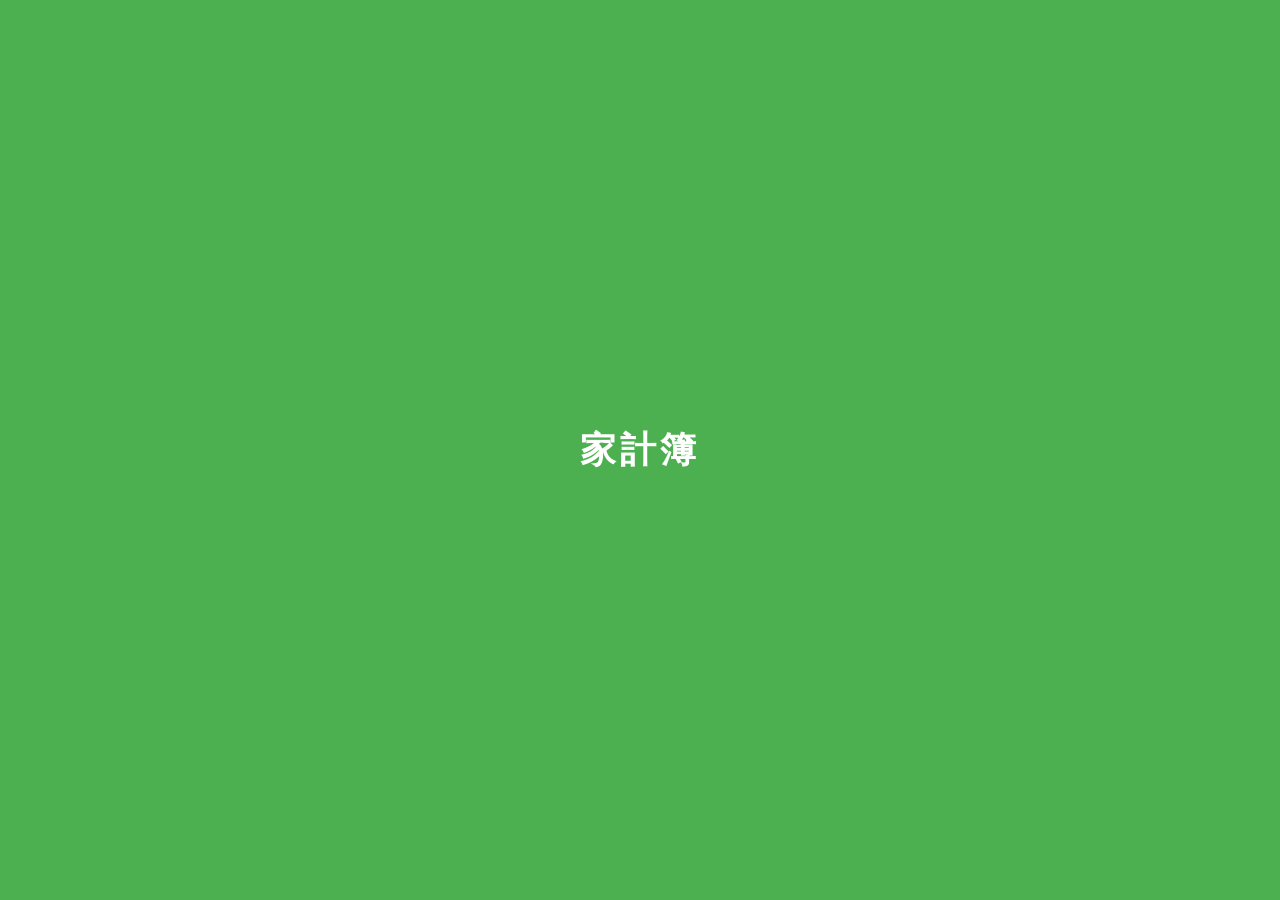
==== commit ef0a28cc: "Add files via upload" ====
--- a/index.html
+++ b/index.html
@@ -35,17 +35,22 @@
   <!-- ========== 上部バー（pageWrapper外・fixed） ========== -->
   <header class="top-bar" id="topBar">
     <div class="top-bar-normal" id="topBarNormal">
+      <button class="top-bar-btn graph-side-btn" id="graphLeftBtn" style="display:none" aria-label="設定を開く">👤</button>
       <button class="top-bar-btn" id="calendarShortcutBtn" style="display:none">🗓</button>
       <button class="top-bar-btn" id="calendarBackBtn" style="display:none">←</button>
       <!-- ホーム画面：共有ボタン（左右対称のため同幅） -->
       <button class="top-bar-btn" id="shareReportBtn" style="display:none;">📤</button>
       <div class="top-bar-month-nav" id="topBarMonthNav">
-        <button class="top-bar-btn month-nav-btn" id="prevMonthBtn">◀</button>
-        <span class="top-bar-title" id="monthLabel">2025年3月</span>
-        <button class="top-bar-btn month-nav-btn" id="nextMonthBtn">▶</button>
+        <button class="top-bar-btn month-nav-btn" id="prevMonthBtn" aria-label="前の月へ">‹</button>
+        <div class="top-bar-month-copy">
+          <div class="top-bar-month-title" id="monthLabel">2025年3月</div>
+          <div class="top-bar-month-range" id="monthRangeLabel">3月1日〜3月31日</div>
+        </div>
+        <button class="top-bar-btn month-nav-btn" id="nextMonthBtn" aria-label="次の月へ">›</button>
       </div>
       <span class="top-bar-title top-bar-home-title" id="topBarHomeTitle" style="display:none">ホーム</span>
       <div class="top-bar-spacer" id="topBarSpacer" style="display:none"></div>
+      <button class="top-bar-btn graph-side-btn" id="graphRightBtn" style="display:none" aria-label="カレンダーを開く">🗓️</button>
       <button class="top-bar-btn" id="openSettingsBtn">⚙️</button>
     </div>
     <div class="top-bar-settings hidden" id="topBarSettings">
--- a/src/styles/variables.css
+++ b/src/styles/variables.css
@@ -4,4 +4,5 @@
 :root {
   --theme:      #4caf50;
   --theme-dark: #388e3c;
+  --app-top-bar-height: 52px;
 }
--- a/src/styles/base.css
+++ b/src/styles/base.css
@@ -20,7 +20,7 @@
 #pageWrapper {
   /* 画面全体を占め、TopBar・TabBarの下からスクロール */
   position: fixed;
-  top: calc(52px + env(safe-area-inset-top));
+  top: calc(var(--app-top-bar-height) + env(safe-area-inset-top));
   bottom: calc(60px + env(safe-area-inset-bottom));
   left: 0;
   right: 0;
--- a/src/styles/components.css
+++ b/src/styles/components.css
@@ -47,7 +47,7 @@
   display: block !important;
   position: absolute !important;
   /* TopBarの高さ分下げることで前のページが上にずれないようにする */
-  top: calc(52px + env(safe-area-inset-top)) !important;
+  top: calc(var(--app-top-bar-height) + env(safe-area-inset-top)) !important;
   left: 0 !important;
   right: 0 !important;
   bottom: 0 !important;
@@ -69,7 +69,7 @@
   left: 0;
   right: 0;
   padding-top: env(safe-area-inset-top);
-  height: calc(52px + env(safe-area-inset-top));
+  height: calc(var(--app-top-bar-height) + env(safe-area-inset-top));
   background: var(--theme);
   display: flex;
   align-items: center;
@@ -77,6 +77,7 @@
   padding-left: 0;
   padding-right: 0;
   z-index: 200;
+  transition: background 0.2s ease, height 0.2s ease;
 }
 .top-bar-title {
   color: #fff;
@@ -99,7 +100,7 @@
   justify-content: center;
   padding: 0;
   margin: 0;
-  transition: background 0.15s;
+  transition: background 0.15s, color 0.15s, border-color 0.15s, opacity 0.15s;
   flex-shrink: 0;
 }
 .top-bar-btn:active { background: rgba(255,255,255,0.4); }
@@ -135,9 +136,99 @@
 .top-bar-edit-btn:active { background: rgba(255,255,255,0.4); }
 .top-bar-edit-btn.hidden { display: none !important; }
 .top-bar-month-nav { display: flex; align-items: center; gap: 4px; flex: 1; }
+.top-bar-month-copy { display: flex; flex-direction: column; align-items: center; justify-content: center; min-width: 0; flex: 1; }
+.top-bar-month-title {
+  color: #fff;
+  font-size: 17px;
+  font-weight: bold;
+  line-height: 1.2;
+  text-align: center;
+  white-space: nowrap;
+}
+.top-bar-month-range {
+  margin-top: 2px;
+  font-size: 11px;
+  color: rgba(255,255,255,0.85);
+  line-height: 1.2;
+  text-align: center;
+  white-space: nowrap;
+}
 .top-bar-home-title { flex: 1; text-align: center; }
 .top-bar-spacer     { flex: 1; }
-
+.graph-side-btn { font-size: 22px; }
+
+body.graph-topbar-mode {
+  --app-top-bar-height: 86px;
+  background: #ededed;
+}
+body.graph-topbar-mode .top-bar {
+  background: #ededed;
+}
+body.graph-topbar-mode .top-bar-normal {
+  gap: 12px;
+  align-items: center;
+  padding: 10px 12px 12px;
+}
+body.graph-topbar-mode .top-bar-btn {
+  width: 56px !important;
+  height: 56px !important;
+  background: #f3f3f3;
+  color: #1e1e1e;
+  border: 1px solid #e2e2e2;
+  box-shadow: inset 0 1px 0 rgba(255,255,255,0.8);
+}
+body.graph-topbar-mode .top-bar-btn:active {
+  background: #e8e8e8;
+}
+body.graph-topbar-mode .graph-side-btn {
+  position: relative;
+}
+body.graph-topbar-mode #graphLeftBtn::after {
+  content: "";
+  position: absolute;
+  top: 10px;
+  right: 10px;
+  width: 12px;
+  height: 12px;
+  border-radius: 50%;
+  background: #de3344;
+  border: 2px solid #f3f3f3;
+}
+body.graph-topbar-mode .top-bar-month-nav {
+  min-width: 0;
+  flex: 1;
+  gap: 0;
+  min-height: 68px;
+  padding: 0 8px;
+  border-radius: 34px;
+  background: #efefef;
+  border: 1px solid #e2e2e2;
+  box-shadow: inset 0 1px 0 rgba(255,255,255,0.9);
+}
+body.graph-topbar-mode .month-nav-btn {
+  width: 48px !important;
+  height: 48px !important;
+  border: none;
+  background: transparent !important;
+  box-shadow: none;
+  font-size: 38px !important;
+  color: #222;
+  line-height: 1;
+}
+body.graph-topbar-mode .month-nav-btn.is-disabled,
+body.graph-topbar-mode .month-nav-btn:disabled {
+  color: #d4d4d4;
+  opacity: 1;
+}
+body.graph-topbar-mode .top-bar-month-title {
+  color: #111;
+  font-size: 18px;
+}
+body.graph-topbar-mode .top-bar-month-range {
+  margin-top: 5px;
+  color: #707070;
+  font-size: 13px;
+}
 /* ===================================
    オーバーレイ
 =================================== */
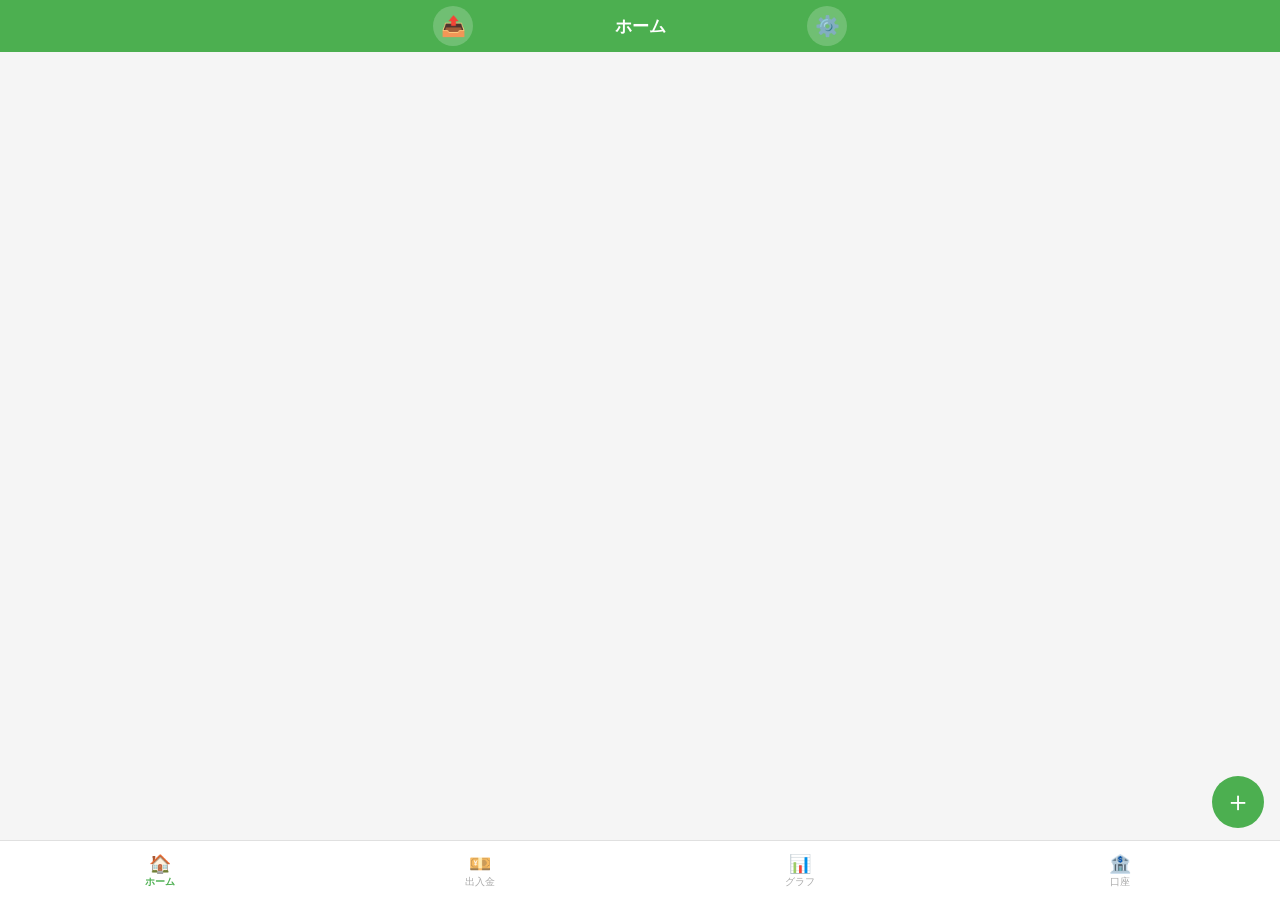
==== commit 3f113893: "Add files via upload" ====
--- a/index.html
+++ b/index.html
@@ -31,6 +31,15 @@
   <div id="splashScreen">
     <span id="splashText">家計簿</span>
   </div>
+  <script>
+    // ES Moduleの読み込みに失敗してもスプラッシュだけが永久に残らないための安全策。
+    window.__splashSafetyTimer = setTimeout(function () {
+      var splash = document.getElementById("splashScreen");
+      if (!splash) return;
+      splash.classList.add("fade-out");
+      setTimeout(function () { splash.classList.add("hidden"); }, 700);
+    }, 2500);
+  </script>
 
   <!-- ========== 上部バー（pageWrapper外・fixed） ========== -->
   <header class="top-bar" id="topBar">
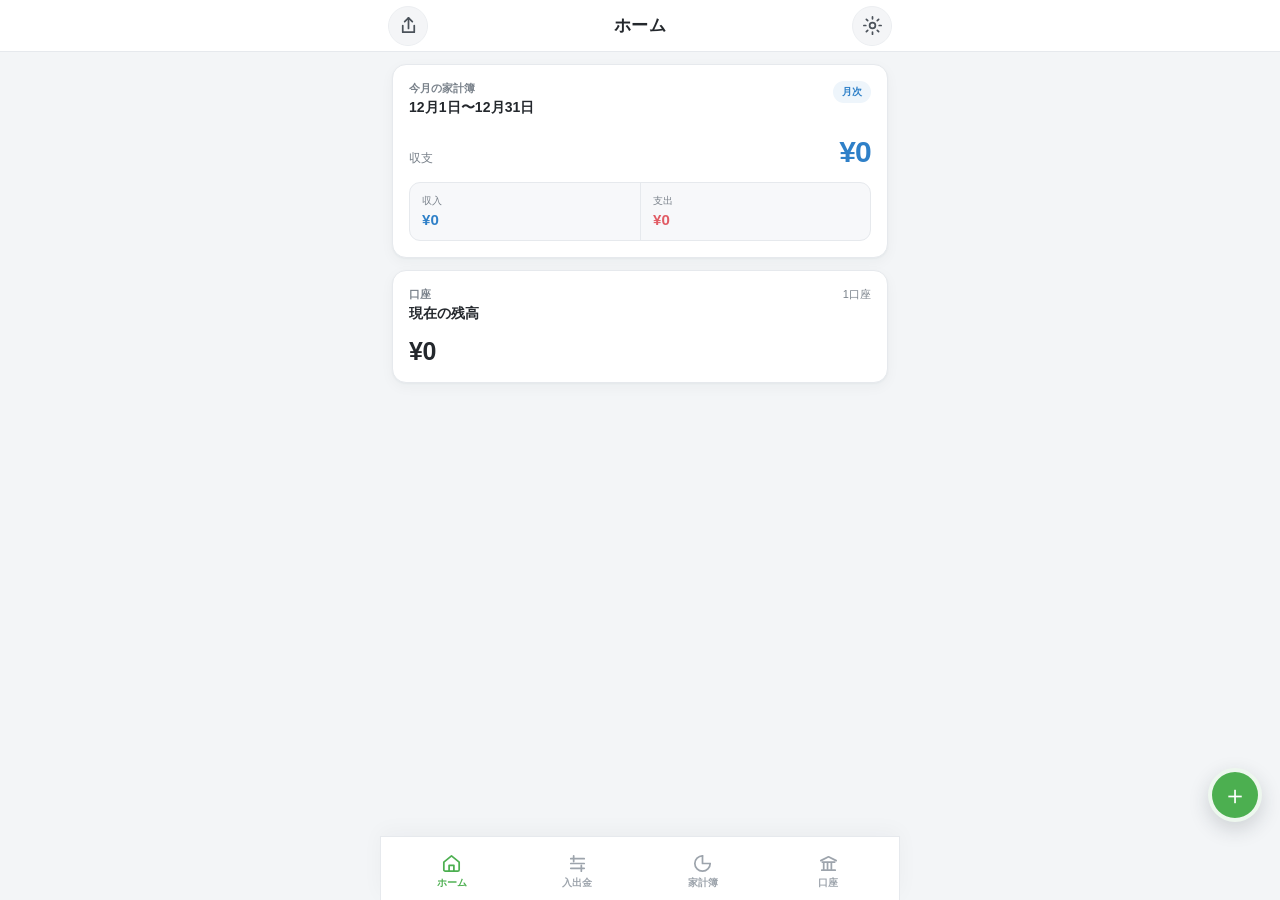
==== commit a5e67160: "Add files via upload" ====
--- a/index.html
+++ b/index.html
@@ -44,11 +44,11 @@
   <!-- ========== 上部バー（pageWrapper外・fixed） ========== -->
   <header class="top-bar" id="topBar">
     <div class="top-bar-normal" id="topBarNormal">
-      <button class="top-bar-btn graph-side-btn" id="graphLeftBtn" style="display:none" aria-label="設定を開く">👤</button>
-      <button class="top-bar-btn" id="calendarShortcutBtn" style="display:none">🗓</button>
-      <button class="top-bar-btn" id="calendarBackBtn" style="display:none">←</button>
+      <button class="top-bar-btn graph-side-btn" id="graphLeftBtn" style="display:none" aria-label="設定を開く"><svg viewBox="0 0 24 24" aria-hidden="true"><circle cx="12" cy="8" r="3.4"></circle><path d="M5.5 19c.7-3.4 3-5.2 6.5-5.2s5.8 1.8 6.5 5.2"></path></svg></button>
+      <button class="top-bar-btn" id="calendarShortcutBtn" style="display:none" aria-label="カレンダー"><svg viewBox="0 0 24 24" aria-hidden="true"><rect x="4" y="5.5" width="16" height="14" rx="2"></rect><path d="M8 3.5v4M16 3.5v4M4 9.5h16"></path></svg></button>
+      <button class="top-bar-btn" id="calendarBackBtn" style="display:none" aria-label="戻る"><svg viewBox="0 0 24 24" aria-hidden="true"><path d="m15 5-7 7 7 7"></path></svg></button>
       <!-- ホーム画面：共有ボタン（左右対称のため同幅） -->
-      <button class="top-bar-btn" id="shareReportBtn" style="display:none;">📤</button>
+      <button class="top-bar-btn" id="shareReportBtn" style="display:none;" aria-label="共有"><svg viewBox="0 0 24 24" aria-hidden="true"><path d="M12 15V4"></path><path d="m8 8 4-4 4 4"></path><path d="M6 12v7h12v-7"></path></svg></button>
       <div class="top-bar-month-nav" id="topBarMonthNav">
         <button class="top-bar-btn month-nav-btn" id="prevMonthBtn" aria-label="前の月へ">‹</button>
         <div class="top-bar-month-copy">
@@ -59,11 +59,11 @@
       </div>
       <span class="top-bar-title top-bar-home-title" id="topBarHomeTitle" style="display:none">ホーム</span>
       <div class="top-bar-spacer" id="topBarSpacer" style="display:none"></div>
-      <button class="top-bar-btn graph-side-btn" id="graphRightBtn" style="display:none" aria-label="カレンダーを開く">🗓️</button>
-      <button class="top-bar-btn" id="openSettingsBtn">⚙️</button>
+      <button class="top-bar-btn graph-side-btn" id="graphRightBtn" style="display:none" aria-label="カレンダーを開く"><svg viewBox="0 0 24 24" aria-hidden="true"><rect x="4" y="5.5" width="16" height="14" rx="2"></rect><path d="M8 3.5v4M16 3.5v4M4 9.5h16"></path><path d="M8 13h3M13 13h3M8 16h3"></path></svg></button>
+      <button class="top-bar-btn" id="openSettingsBtn" aria-label="設定"><svg viewBox="0 0 24 24" aria-hidden="true"><circle cx="12" cy="12" r="3"></circle><path d="M12 3v2M12 19v2M3 12h2M19 12h2M5.6 5.6 7 7M17 17l1.4 1.4M18.4 5.6 17 7M7 17l-1.4 1.4"></path></svg></button>
     </div>
     <div class="top-bar-settings hidden" id="topBarSettings">
-      <button class="top-bar-btn" id="backBtn">←</button>
+      <button class="top-bar-btn" id="backBtn" aria-label="戻る"><svg viewBox="0 0 24 24" aria-hidden="true"><path d="m15 5-7 7 7 7"></path></svg></button>
       <span class="top-bar-title" id="settingsBarTitle">設定</span>
       <button class="top-bar-edit-btn hidden" id="topBarEditBtn">編集</button>
     </div>
@@ -153,6 +153,43 @@
 
   <!-- ホーム -->
   <div id="homeView" class="view active">
+    <div class="home-dashboard">
+      <section class="mf-dashboard-card home-household-card">
+        <div class="mf-dashboard-head">
+          <div>
+            <span class="mf-dashboard-kicker">今月の家計簿</span>
+            <strong id="homePeriodLabel" class="mf-dashboard-title">—</strong>
+          </div>
+          <span class="mf-dashboard-badge">月次</span>
+        </div>
+        <div class="home-balance-main">
+          <span>収支</span>
+          <strong id="homeBalanceTotal">¥0</strong>
+        </div>
+        <div class="home-stat-grid">
+          <div class="home-stat-item">
+            <span>収入</span>
+            <strong id="homeIncomeTotal">¥0</strong>
+          </div>
+          <div class="home-stat-item">
+            <span>支出</span>
+            <strong id="homeExpenseTotal">¥0</strong>
+          </div>
+        </div>
+      </section>
+
+      <section class="mf-dashboard-card home-assets-card">
+        <div class="mf-dashboard-head">
+          <div>
+            <span class="mf-dashboard-kicker">口座</span>
+            <strong class="mf-dashboard-title">現在の残高</strong>
+          </div>
+          <span id="homeAccountCount" class="mf-dashboard-meta">0口座</span>
+        </div>
+        <div class="home-assets-total" id="homeAccountTotal">¥0</div>
+      </section>
+    </div>
+
     <div id="homeBudgetCard" class="home-budget-card" style="display:none">
       <div class="home-budget-header">
         <span class="home-budget-title">今月の予算</span>
@@ -460,15 +497,15 @@
   <div class="fab-menu" id="fabMenu">
     <div class="fab-sub-item" id="fabCameraItem">
       <span class="fab-sub-label">レシートを読み取る</span>
-      <button class="fab-sub-btn fab-camera" id="fabCameraBtn">📷</button>
+      <button class="fab-sub-btn fab-camera" id="fabCameraBtn" aria-label="カメラ"><svg viewBox="0 0 24 24" aria-hidden="true"><path d="M5 7.5h3l1.4-2h5.2l1.4 2h3a2 2 0 0 1 2 2V18a2 2 0 0 1-2 2H5a2 2 0 0 1-2-2V9.5a2 2 0 0 1 2-2Z"></path><circle cx="12" cy="13.5" r="3.5"></circle></svg></button>
     </div>
     <div class="fab-sub-item" id="fabImageItem">
       <span class="fab-sub-label">画像から読み取る</span>
-      <button class="fab-sub-btn fab-camera" id="fabImageBtn">🖼️</button>
+      <button class="fab-sub-btn fab-camera" id="fabImageBtn" aria-label="画像"><svg viewBox="0 0 24 24" aria-hidden="true"><rect x="3" y="4" width="18" height="16" rx="2"></rect><circle cx="9" cy="10" r="2"></circle><path d="m5 18 5-5 3 3 2-2 4 4"></path></svg></button>
     </div>
     <div class="fab-sub-item" id="fabManualItem">
       <span class="fab-sub-label">手動で入力</span>
-      <button class="fab-sub-btn fab-manual" id="fabManualBtn">✏️</button>
+      <button class="fab-sub-btn fab-manual" id="fabManualBtn" aria-label="手動入力"><svg viewBox="0 0 24 24" aria-hidden="true"><path d="m5 19 3.8-.8L19 8l-3-3L5.8 15.2z"></path><path d="m14.5 6.5 3 3"></path></svg></button>
     </div>
   </div>
   <button class="fab-add" id="openAddBtn">＋</button>
@@ -485,12 +522,22 @@
   </div><!-- /#pageWrapper -->
 
   <!-- ========== 下部タブ（pageWrapper外・fixed） ========== -->
-  <nav class="tab-bar" id="tabBar">
-    <button id="homeTab"        class="tab active">🏠<br><small>ホーム</small></button>
-    <button id="transactionTab" class="tab">💴<br><small>出入金</small></button>
-    <button id="graphTab"       class="tab">📊<br><small>グラフ</small></button>
-    <button id="payrollTab"     class="tab" style="display:none">📄<br><small>給与</small></button>
-    <button id="accountTab"     class="tab">🏦<br><small>口座</small></button>
+  <nav class="tab-bar" id="tabBar" aria-label="メインメニュー">
+    <button id="homeTab" class="tab active" aria-label="ホーム">
+      <svg class="tab-icon" viewBox="0 0 24 24" aria-hidden="true"><path d="M4 10.5 12 4l8 6.5v8a1.5 1.5 0 0 1-1.5 1.5h-13A1.5 1.5 0 0 1 4 18.5z"></path><path d="M9.5 20v-6h5v6"></path></svg><small>ホーム</small>
+    </button>
+    <button id="transactionTab" class="tab" aria-label="入出金">
+      <svg class="tab-icon" viewBox="0 0 24 24" aria-hidden="true"><path d="M5 7h14M5 12h14M5 17h14"></path><path d="M8 4v6M16 14v6"></path></svg><small>入出金</small>
+    </button>
+    <button id="graphTab" class="tab" aria-label="家計簿">
+      <svg class="tab-icon" viewBox="0 0 24 24" aria-hidden="true"><path d="M12 4v8h8"></path><path d="M20 12a8 8 0 1 1-8-8"></path></svg><small>家計簿</small>
+    </button>
+    <button id="payrollTab" class="tab" style="display:none" aria-label="給与">
+      <svg class="tab-icon" viewBox="0 0 24 24" aria-hidden="true"><path d="M6 3.5h9l3 3V20H6z"></path><path d="M15 3.5V7h3M9 11h6M9 14h6M9 17h4"></path></svg><small>給与</small>
+    </button>
+    <button id="accountTab" class="tab" aria-label="口座">
+      <svg class="tab-icon" viewBox="0 0 24 24" aria-hidden="true"><path d="m4 9 8-4 8 4"></path><path d="M5.5 10.5h13M7 10.5v7M11 10.5v7M15 10.5v7M19 19H5"></path></svg><small>口座</small>
+    </button>
   </nav>
 
   <!-- ========== バックジェスチャー用背景レイヤー ========== -->
--- a/src/styles/variables.css
+++ b/src/styles/variables.css
@@ -1,8 +1,21 @@
 /* ===================================
-   CSS変数（テーマカラー）
+   CSS変数（テーマカラー / MoneyForward風UIトークン）
 =================================== */
 :root {
   --theme:      #4caf50;
   --theme-dark: #388e3c;
   --app-top-bar-height: 52px;
+
+  --mf-bg: #f3f5f7;
+  --mf-surface: #ffffff;
+  --mf-surface-soft: #f7f8fa;
+  --mf-border: #e6e9ed;
+  --mf-text: #24282d;
+  --mf-muted: #7a828b;
+  --mf-faint: #a8afb7;
+  --mf-positive: #2f80c8;
+  --mf-negative: #e15b64;
+  --mf-warning: #f3a33b;
+  --mf-radius: 14px;
+  --mf-shadow: 0 1px 2px rgba(26, 39, 52, 0.04), 0 4px 14px rgba(26, 39, 52, 0.04);
 }
--- a/src/styles/base.css
+++ b/src/styles/base.css
@@ -21,7 +21,7 @@
   /* 画面全体を占め、TopBar・TabBarの下からスクロール */
   position: fixed;
   top: calc(var(--app-top-bar-height) + env(safe-area-inset-top));
-  bottom: calc(60px + env(safe-area-inset-bottom));
+  bottom: calc(64px + env(safe-area-inset-bottom));
   left: 0;
   right: 0;
   background: #f5f5f5;
@@ -252,3 +252,96 @@
 .mf-amount { font-size: 14px; font-weight: bold; flex-shrink: 0; text-align: right; white-space: nowrap; }
 .mf-amount-expense { color: #333; }
 .mf-amount-income  { color: var(--theme); }
+
+/* ===================================
+   MoneyForward ME風 全体UIリフレッシュ
+   ※機能・DOM構造は維持し、見た目だけを統一
+=================================== */
+html, body {
+  color: var(--mf-text);
+  background: var(--mf-bg);
+  -webkit-font-smoothing: antialiased;
+}
+body {
+  letter-spacing: 0.005em;
+}
+#pageWrapper {
+  background: var(--mf-bg);
+  scrollbar-width: none;
+}
+#pageWrapper::-webkit-scrollbar { display: none; }
+.view.active { padding-bottom: 24px; }
+
+.field-label {
+  margin: 14px 2px 6px;
+  font-size: 12px;
+  font-weight: 600;
+  color: var(--mf-muted);
+}
+input, select {
+  min-height: 46px;
+  border: 1px solid var(--mf-border);
+  border-radius: 11px;
+  background: var(--mf-surface-soft);
+  color: var(--mf-text);
+  box-shadow: none;
+}
+input:focus, select:focus {
+  border-color: color-mix(in srgb, var(--theme) 70%, #ffffff);
+  background: #fff;
+  box-shadow: 0 0 0 3px color-mix(in srgb, var(--theme) 12%, transparent);
+}
+
+.btn-primary,
+.btn-blue,
+.btn-danger {
+  border-radius: 11px;
+  font-weight: 700;
+}
+.btn-primary {
+  box-shadow: 0 4px 10px color-mix(in srgb, var(--theme) 18%, transparent);
+}
+.btn-blue { background: var(--mf-positive); }
+
+.toggle-switch { width: 48px; height: 27px; }
+.toggle-slider { background: #d3d7dc; }
+.toggle-slider::before { width: 21px; height: 21px; }
+.toggle-switch input:checked + .toggle-slider::before { transform: translateX(21px); }
+
+/* 入出金リスト */
+#list,
+.cal-transaction-list {
+  padding: 10px 12px 22px;
+}
+.list-date-header {
+  margin: 14px 4px 6px;
+  padding: 0;
+  border: 0;
+  background: transparent;
+  color: var(--mf-muted);
+  font-size: 12px;
+  font-weight: 700;
+}
+.mf-record-row {
+  min-height: 60px;
+  padding: 10px 12px;
+  border: 1px solid var(--mf-border);
+  border-bottom-width: 0;
+  background: var(--mf-surface);
+}
+.list-date-header + .mf-record-row { border-radius: 13px 13px 0 0; }
+.mf-record-row:has(+ .list-date-header),
+.mf-record-row:last-child {
+  border-bottom-width: 1px;
+  border-radius: 0 0 13px 13px;
+}
+.mf-record-row:active { background: #f7f9fb; }
+.mf-cat-icon {
+  width: 36px;
+  height: 36px;
+  font-size: 15px;
+}
+.mf-title { font-size: 14px; font-weight: 600; color: var(--mf-text); }
+.mf-amount { font-size: 14px; font-weight: 700; }
+.mf-amount-expense { color: var(--mf-text); }
+.mf-amount-income { color: var(--mf-positive); }
--- a/src/styles/components.css
+++ b/src/styles/components.css
@@ -1457,3 +1457,520 @@
   .payroll-detail-total:last-child { border-bottom: none; }
   .payroll-editor-row-work { grid-template-columns: 1fr 70px 58px 28px; }
 }
+
+/* =====================================================================
+   MoneyForward ME風 UIリフレッシュ
+   余白・カード・グレー基調・細い区切り・青系の情報表現を統一
+===================================================================== */
+
+/* ---------- Top bar ---------- */
+body:not(.graph-topbar-mode) .top-bar {
+  background: rgba(255,255,255,0.96);
+  border-bottom: 1px solid var(--mf-border);
+  backdrop-filter: blur(14px);
+  -webkit-backdrop-filter: blur(14px);
+}
+body:not(.graph-topbar-mode) .top-bar-title,
+body:not(.graph-topbar-mode) .top-bar-month-title {
+  color: var(--mf-text);
+}
+body:not(.graph-topbar-mode) .top-bar-btn,
+body:not(.graph-topbar-mode) .top-bar-edit-btn {
+  background: #f4f5f7;
+  color: #4b525a;
+  border: 1px solid #eceef1;
+}
+body:not(.graph-topbar-mode) .top-bar-btn:active,
+body:not(.graph-topbar-mode) .top-bar-edit-btn:active { background: #e9ebee; }
+body:not(.graph-topbar-mode) .top-bar-settings { background: transparent; }
+
+.top-bar-btn svg,
+.tab-icon {
+  width: 23px;
+  height: 23px;
+  fill: none;
+  stroke: currentColor;
+  stroke-width: 1.8;
+  stroke-linecap: round;
+  stroke-linejoin: round;
+}
+
+/* 先に指定した家計簿ヘッダーのレイアウトを維持しつつ質感を調整 */
+body.graph-topbar-mode { background: var(--mf-bg); }
+body.graph-topbar-mode .top-bar { background: var(--mf-bg); }
+body.graph-topbar-mode .top-bar-normal { padding-left: 12px; padding-right: 12px; }
+body.graph-topbar-mode .top-bar-btn {
+  background: #f8f8f9;
+  border-color: #e4e6e9;
+  box-shadow: 0 1px 2px rgba(20,30,40,.04), inset 0 1px 0 rgba(255,255,255,.9);
+}
+body.graph-topbar-mode .top-bar-month-nav {
+  background: #f7f7f8;
+  border-color: #e2e4e7;
+  box-shadow: 0 1px 2px rgba(20,30,40,.03), inset 0 1px 0 rgba(255,255,255,.95);
+}
+body.graph-topbar-mode .graph-side-btn svg { width: 25px; height: 25px; }
+body.graph-topbar-mode #graphLeftBtn::after {
+  width: 10px;
+  height: 10px;
+  top: 9px;
+  right: 9px;
+  border-color: #f8f8f9;
+}
+body.graph-topbar-mode .top-bar-month-title { font-size: 19px; letter-spacing: .01em; }
+body.graph-topbar-mode .top-bar-month-range { color: #6d737a; font-size: 12px; }
+
+/* ---------- Bottom navigation ---------- */
+.tab-bar {
+  height: calc(64px + env(safe-area-inset-bottom));
+  padding: 4px 8px env(safe-area-inset-bottom);
+  border-top: 1px solid var(--mf-border);
+  background: rgba(255,255,255,0.97);
+  box-shadow: 0 -5px 20px rgba(30,40,50,.035);
+  backdrop-filter: blur(16px);
+  -webkit-backdrop-filter: blur(16px);
+}
+.tab {
+  height: 56px !important;
+  padding: 5px 0 3px;
+  color: #9da4ac;
+  font-size: 0;
+  display: flex;
+  flex-direction: column;
+  align-items: center;
+  justify-content: center;
+  gap: 2px;
+  border-radius: 10px;
+}
+.tab small {
+  display: block;
+  font-size: 10px;
+  line-height: 1.15;
+  font-weight: 600;
+}
+.tab .tab-icon { width: 23px; height: 23px; }
+.tab.active { color: var(--theme); font-weight: 700; }
+.tab:active { background: #f5f6f8; }
+
+/* ---------- FAB ---------- */
+.fab-add {
+  bottom: calc(78px + env(safe-area-inset-bottom));
+  right: 18px;
+  width: 54px !important;
+  height: 54px !important;
+  border: 4px solid rgba(255,255,255,.9);
+  box-shadow: 0 7px 20px rgba(32,45,58,.18);
+  font-size: 26px;
+}
+.fab-menu { bottom: calc(144px + env(safe-area-inset-bottom)); right: 18px; }
+.fab-sub-label {
+  border-radius: 9px;
+  box-shadow: 0 4px 12px rgba(20,30,40,.12);
+}
+
+/* ---------- Common cards / sheets ---------- */
+.modal,
+.payroll-sheet {
+  border-radius: 24px 24px 0 0;
+  box-shadow: 0 -8px 30px rgba(26,39,52,.12);
+}
+.modal-header,
+.edit-modal-header,
+.payroll-sheet-header {
+  min-height: 58px;
+  background: #fff;
+  border-color: var(--mf-border);
+}
+.modal-title,
+.payroll-sheet-header > strong { color: var(--mf-text); font-weight: 700; }
+.modal-close {
+  background: #f3f4f6;
+  color: #60666d;
+}
+.modal-body { background: #fff; }
+.scan-box {
+  border-radius: 18px;
+  box-shadow: 0 10px 35px rgba(20,30,40,.18);
+}
+
+.type-toggle {
+  gap: 4px;
+  padding: 4px;
+  border-radius: 12px;
+  background: #f0f2f4;
+}
+.type-toggle-btn {
+  height: 38px !important;
+  border: 0;
+  border-radius: 9px;
+  background: transparent;
+  color: #868d95;
+}
+.type-toggle-btn.active[data-value="expense"] {
+  background: #fff;
+  border-color: transparent;
+  color: var(--mf-negative);
+  box-shadow: 0 1px 3px rgba(20,30,40,.10);
+}
+.type-toggle-btn.active[data-value="income"] {
+  background: #fff;
+  border-color: transparent;
+  color: var(--mf-positive);
+  box-shadow: 0 1px 3px rgba(20,30,40,.10);
+}
+
+/* ---------- Home dashboard ---------- */
+.home-dashboard { padding: 12px 12px 0; }
+.mf-dashboard-card {
+  margin-bottom: 12px;
+  padding: 16px;
+  border: 1px solid var(--mf-border);
+  border-radius: var(--mf-radius);
+  background: var(--mf-surface);
+  box-shadow: var(--mf-shadow);
+}
+.mf-dashboard-head {
+  display: flex;
+  align-items: flex-start;
+  justify-content: space-between;
+  gap: 12px;
+}
+.mf-dashboard-kicker {
+  display: block;
+  margin-bottom: 3px;
+  color: var(--mf-muted);
+  font-size: 11px;
+  font-weight: 600;
+}
+.mf-dashboard-title {
+  display: block;
+  color: var(--mf-text);
+  font-size: 14px;
+  font-weight: 700;
+}
+.mf-dashboard-badge {
+  padding: 4px 9px;
+  border-radius: 999px;
+  background: #eef5fb;
+  color: var(--mf-positive);
+  font-size: 10px;
+  font-weight: 700;
+}
+.mf-dashboard-meta { color: var(--mf-muted); font-size: 11px; }
+.home-balance-main {
+  display: flex;
+  align-items: baseline;
+  justify-content: space-between;
+  gap: 12px;
+  padding: 20px 0 15px;
+}
+.home-balance-main > span { color: var(--mf-muted); font-size: 12px; }
+.home-balance-main > strong {
+  color: var(--mf-positive);
+  font-size: 30px;
+  line-height: 1;
+  letter-spacing: -.025em;
+}
+.home-balance-main > strong.is-negative { color: var(--mf-negative); }
+.home-stat-grid {
+  display: grid;
+  grid-template-columns: 1fr 1fr;
+  overflow: hidden;
+  border: 1px solid var(--mf-border);
+  border-radius: 11px;
+  background: var(--mf-surface-soft);
+}
+.home-stat-item { padding: 11px 12px; }
+.home-stat-item + .home-stat-item { border-left: 1px solid var(--mf-border); }
+.home-stat-item span { display: block; margin-bottom: 3px; color: var(--mf-muted); font-size: 10px; }
+.home-stat-item strong { color: var(--mf-text); font-size: 15px; font-weight: 700; }
+.home-stat-item:first-child strong { color: var(--mf-positive); }
+.home-stat-item:last-child strong { color: var(--mf-negative); }
+.home-assets-total {
+  margin-top: 14px;
+  color: var(--mf-text);
+  font-size: 25px;
+  font-weight: 750;
+  letter-spacing: -.02em;
+}
+.home-budget-card {
+  margin: 0 12px 12px;
+  padding: 16px;
+  border: 1px solid var(--mf-border);
+  border-radius: var(--mf-radius);
+  background: #fff;
+  box-shadow: var(--mf-shadow);
+}
+.home-budget-title { font-size: 14px; color: var(--mf-text); }
+.home-budget-row {
+  margin-bottom: 0;
+  padding: 12px 0;
+  border-top: 1px solid #f0f2f4;
+}
+.home-budget-row:first-child { border-top: 0; }
+.home-budget-bar-wrap { height: 5px; background: #edf0f2; }
+
+/* ---------- Settings / category ---------- */
+.settings-menu,
+.visibility-list,
+.parent-category-list,
+.child-category-list,
+.budget-list {
+  margin: 12px;
+  overflow: hidden;
+  border: 1px solid var(--mf-border);
+  border-radius: var(--mf-radius);
+  background: #fff;
+  box-shadow: var(--mf-shadow);
+}
+.settings-menu { border-top: 1px solid var(--mf-border); }
+.settings-menu-item,
+.visibility-item,
+.parent-category-item,
+.child-category-item,
+.budget-item {
+  min-height: 58px;
+  border-bottom: 1px solid #eef0f2;
+  background: #fff;
+}
+.settings-menu-item:last-child,
+.visibility-item:last-child,
+.parent-category-item:last-child,
+.child-category-item:last-child,
+.budget-item:last-child { border-bottom: 0; }
+.settings-menu-icon,
+.visibility-icon {
+  width: 34px;
+  height: 34px;
+  display: flex;
+  align-items: center;
+  justify-content: center;
+  border-radius: 9px;
+  background: #f1f4f7;
+  font-size: 18px;
+}
+.settings-menu-label,
+.visibility-label { color: var(--mf-text); font-size: 14px; font-weight: 600; }
+.settings-menu-arrow { color: #b4bac0; }
+.cat-view-desc,
+.theme-desc { color: var(--mf-muted); }
+.period-card,
+.api-key-card,
+.reset-card {
+  margin: 12px;
+  padding: 18px 16px;
+  border: 1px solid var(--mf-border);
+  border-radius: var(--mf-radius);
+  background: #fff;
+  box-shadow: var(--mf-shadow);
+}
+.period-preview,
+.api-key-help,
+.reset-list { border-color: var(--mf-border); background: var(--mf-surface-soft); }
+.theme-preview { border-color: var(--mf-border); border-radius: 12px; }
+.color-swatch { border-radius: 12px; }
+
+/* ---------- Household book / graph ---------- */
+#summary {
+  margin: 12px;
+  overflow: hidden;
+  border: 1px solid var(--mf-border);
+  border-radius: var(--mf-radius);
+  background: #fff;
+  box-shadow: var(--mf-shadow);
+}
+.summary-item { padding: 13px 6px; border-color: var(--mf-border); }
+.summary-label { color: var(--mf-muted); }
+.summary-value { color: var(--mf-text); font-size: 15px; }
+.income-item .summary-value { color: var(--mf-positive); }
+.expense-item .summary-value { color: var(--mf-negative); }
+.graph-toggle-wrap { margin: 0 12px 10px !important; }
+.graph-toggle {
+  padding: 4px;
+  border: 0;
+  border-radius: 12px;
+  background: #e9edf1;
+}
+.graph-toggle-btn {
+  height: 38px;
+  border: 0;
+  border-radius: 9px;
+  background: transparent;
+  color: #858c94;
+  margin: 0;
+}
+.graph-toggle-btn.active {
+  color: var(--mf-text);
+  border: 0;
+  background: #fff;
+  box-shadow: 0 1px 4px rgba(20,30,40,.11);
+}
+.chart-section {
+  margin: 0 12px 12px !important;
+  padding: 16px 14px 8px;
+  border: 1px solid var(--mf-border);
+  border-radius: var(--mf-radius);
+  background: #fff;
+  box-shadow: var(--mf-shadow);
+}
+.chart-wrap { margin-bottom: 8px; }
+.chart-total { color: var(--mf-text); font-size: 15px; }
+.graph-sub-toggle-wrap {
+  display: flex;
+  align-items: center;
+  justify-content: flex-end;
+  gap: 8px;
+  padding: 6px 4px 10px;
+  color: var(--mf-muted);
+  font-size: 11px;
+}
+.graph-sub-toggle-btn {
+  width: auto !important;
+  height: 28px !important;
+  margin: 0;
+  padding: 0 11px;
+  border: 1px solid #d9dde1;
+  border-radius: 999px;
+  background: #fff;
+  color: #747b82;
+  font-size: 11px;
+  font-weight: 700;
+}
+.graph-sub-toggle-btn.active {
+  border-color: var(--theme);
+  background: var(--theme);
+  color: #fff;
+}
+.graph-parent-item {
+  min-height: 58px;
+  padding: 11px 4px;
+  border-color: #eef0f2;
+}
+.graph-parent-name { color: var(--mf-text); font-size: 14px; font-weight: 600; }
+.graph-parent-amount { color: var(--mf-text); }
+.graph-parent-pct { color: var(--mf-muted); }
+.graph-child-item { background: #fafbfc; border-color: #eef0f2; }
+
+/* ---------- Calendar ---------- */
+.cal-header {
+  margin: 12px 12px 0;
+  padding: 14px 0 10px;
+  border: 1px solid var(--mf-border);
+  border-bottom: 0;
+  border-radius: var(--mf-radius) var(--mf-radius) 0 0;
+  background: #fff;
+}
+.week-header {
+  margin: 0 12px;
+  padding: 4px 3px;
+  border-left: 1px solid var(--mf-border);
+  border-right: 1px solid var(--mf-border);
+  background: #fafbfc;
+}
+#calendar {
+  margin: 0 12px 12px;
+  overflow: hidden;
+  border: 1px solid var(--mf-border);
+  border-top: 0;
+  border-radius: 0 0 var(--mf-radius) var(--mf-radius);
+  background: #fff;
+}
+.day {
+  min-height: 66px;
+  border: 0;
+  border-top: 1px solid #f0f2f4;
+  border-right: 1px solid #f0f2f4;
+  background: #fff;
+}
+.day:nth-child(7n) { border-right: 0; }
+.expense-day { background: #fff9f9; }
+.income-day { background: #f8fbfe; }
+.both { background: #faf9fe; }
+.day.today { border: 1px solid color-mix(in srgb, var(--theme) 70%, white); background: #f8fbff; }
+.day .income { color: var(--mf-positive); }
+.day .expense { color: var(--mf-negative); }
+
+/* ---------- Account ---------- */
+#accountList {
+  margin: 12px;
+  overflow: hidden;
+  border: 1px solid var(--mf-border);
+  border-radius: var(--mf-radius);
+  background: #fff;
+  box-shadow: var(--mf-shadow);
+}
+.account-li {
+  min-height: 64px;
+  padding: 12px 14px;
+  border-color: #eef0f2;
+}
+.account-li:first-child { border-top: 0; }
+.account-li:last-child { border-bottom: 0; }
+.account-name { font-size: 14px; font-weight: 600; color: var(--mf-text); }
+.account-memo { color: var(--mf-muted); }
+.account-balance { color: var(--mf-positive); font-size: 16px; }
+#openAddAccountBtn {
+  margin: 0 12px !important;
+  width: calc(100% - 24px) !important;
+  background: #fff;
+  color: var(--theme);
+  border: 1px solid color-mix(in srgb, var(--theme) 40%, #dce1e6);
+  box-shadow: none;
+}
+
+/* ---------- Payroll ---------- */
+.payroll-toolbar {
+  margin: 12px;
+  padding: 16px;
+  border: 1px solid var(--mf-border);
+  border-radius: var(--mf-radius);
+  background: #fff;
+  box-shadow: var(--mf-shadow);
+}
+.payroll-view-title { font-size: 17px; color: var(--mf-text); }
+.payroll-view-subtitle { color: var(--mf-muted); }
+.payroll-year-select { border-color: var(--mf-border); background: var(--mf-surface-soft); }
+.payroll-summary {
+  margin: 0 12px 12px;
+  overflow: hidden;
+  border: 1px solid var(--mf-border);
+  border-radius: var(--mf-radius);
+  box-shadow: var(--mf-shadow);
+}
+.payroll-summary-label { color: var(--mf-muted); }
+.payroll-summary-deduction .payroll-summary-value { color: var(--mf-negative); }
+.payroll-summary-net .payroll-summary-value { color: var(--mf-positive); }
+.payroll-list { padding: 0 12px 16px; }
+.payroll-slip-card {
+  border-color: var(--mf-border);
+  border-radius: var(--mf-radius);
+  box-shadow: var(--mf-shadow);
+}
+.payroll-slip-month { color: var(--mf-text); }
+.payroll-slip-net { background: #f3f8fc; }
+.payroll-slip-net strong { color: var(--mf-positive); }
+.payroll-detail-section,
+.payroll-editor-section { border-color: var(--mf-border); border-radius: 12px; }
+
+/* ---------- Responsive polish ---------- */
+@media (min-width: 560px) {
+  .top-bar-normal,
+  .top-bar-settings,
+  .modal,
+  .payroll-sheet { max-width: 520px; }
+  .view.active { max-width: 520px; margin-left: auto; margin-right: auto; }
+  .tab-bar { left: 50%; right: auto; width: 520px; transform: translateX(-50%); border-left: 1px solid var(--mf-border); border-right: 1px solid var(--mf-border); }
+}
+
+/* モノクロSVGアイコン（TopBar / FAB） */
+.fab-sub-btn svg {
+  width: 22px;
+  height: 22px;
+  fill: none;
+  stroke: currentColor;
+  stroke-width: 1.8;
+  stroke-linecap: round;
+  stroke-linejoin: round;
+}
+.settings-menu-icon,
+.visibility-icon { filter: saturate(.55); }
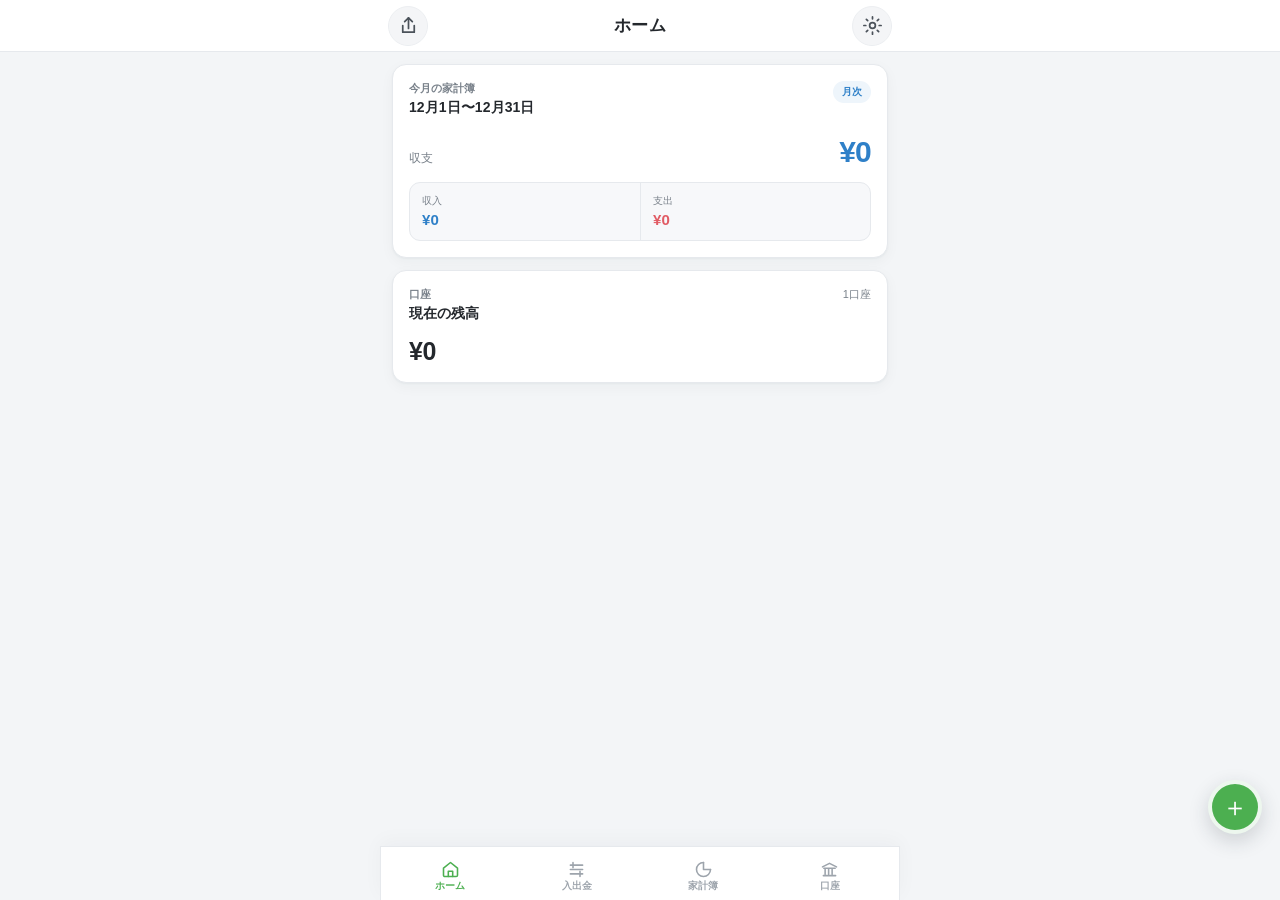
==== commit 37767524: "Add files via upload" ====
--- a/index.html
+++ b/index.html
@@ -23,7 +23,7 @@
   <link rel="stylesheet" href="./src/styles/components.css">
   <link rel="manifest" href="manifest.json">
   <link rel="apple-touch-icon" href="icon.png">
-  <meta name="viewport" content="width=device-width, initial-scale=1.0, maximum-scale=1.0, user-scalable=no">
+  <meta name="viewport" content="width=device-width, initial-scale=1.0, maximum-scale=1.0, user-scalable=no, viewport-fit=cover">
 </head>
 <body>
 
--- a/src/styles/base.css
+++ b/src/styles/base.css
@@ -21,7 +21,7 @@
   /* 画面全体を占め、TopBar・TabBarの下からスクロール */
   position: fixed;
   top: calc(var(--app-top-bar-height) + env(safe-area-inset-top));
-  bottom: calc(64px + env(safe-area-inset-bottom));
+  bottom: calc(54px + env(safe-area-inset-bottom));
   left: 0;
   right: 0;
   background: #f5f5f5;
--- a/src/styles/components.css
+++ b/src/styles/components.css
@@ -38,26 +38,126 @@
   inset: 0;
   background: rgba(0,0,0,0.35);
   pointer-events: none;
-  opacity: 0.35;
-  z-index: 1;
+  opacity: 0.28;
+  z-index: 4;
 }
 body.back-gesture-active #backLayer { display: block; }
-body.back-gesture-active #pageWrapper { z-index: 1; }
+body.back-gesture-active #pageWrapper { z-index: 2; }
+
+/* 現在のページをTopBarからTabBarまで一枚の面として右へ動かす。
+   translateプロパティを使うので、タブバーの中央寄せtransformやFABの回転を壊さない。 */
+body.back-gesture-active #topBar,
+body.back-gesture-active #pageWrapper,
+body.back-gesture-active #tabBar,
+body.back-gesture-active #openAddBtn {
+  translate: var(--back-gesture-x, 0px) 0;
+  will-change: translate;
+}
+body.back-gesture-active #pageWrapper {
+  box-shadow: -10px 0 26px rgba(20,30,40,.16);
+}
+body.back-gesture-active #topBar {
+  border-radius: 18px 0 0 0;
+  overflow: hidden;
+}
+body.back-gesture-active #tabBar {
+  border-radius: 0 0 0 18px;
+  overflow: hidden;
+}
+body.back-gesture-animating #topBar,
+body.back-gesture-animating #pageWrapper,
+body.back-gesture-animating #tabBar,
+body.back-gesture-animating #openAddBtn {
+  transition: translate .22s cubic-bezier(.4,0,.2,1);
+}
+body.back-gesture-cancelling #topBar,
+body.back-gesture-cancelling #pageWrapper,
+body.back-gesture-cancelling #tabBar,
+body.back-gesture-cancelling #openAddBtn {
+  transition: translate .28s cubic-bezier(.4,0,.2,1);
+}
+
+/* 戻り先の実ビュー。上部・下部のプレビューChromeの間に表示する。 */
 .back-gesture-prev {
   display: block !important;
   position: absolute !important;
-  /* TopBarの高さ分下げることで前のページが上にずれないようにする */
-  top: calc(var(--app-top-bar-height) + env(safe-area-inset-top)) !important;
+  top: calc(var(--back-preview-top-height, 52px) + env(safe-area-inset-top)) !important;
   left: 0 !important;
   right: 0 !important;
-  bottom: 0 !important;
+  bottom: calc(64px + env(safe-area-inset-bottom)) !important;
   width: 100% !important;
   height: auto !important;
   overflow-y: auto !important;
   overflow-x: hidden !important;
   padding: 0 !important;
-  z-index: 0;
+  z-index: 1;
   pointer-events: none;
+  background: var(--mf-bg, #f5f5f5);
+}
+.back-gesture-top-preview {
+  position: absolute;
+  top: 0;
+  left: 0;
+  right: 0;
+  height: calc(var(--back-preview-top-height, 52px) + env(safe-area-inset-top));
+  padding-top: env(safe-area-inset-top);
+  z-index: 2;
+  background: #fff;
+  border-bottom: 1px solid var(--mf-border, #e6e8eb);
+  pointer-events: none;
+}
+.back-gesture-top-preview-inner {
+  height: var(--back-preview-top-height, 52px);
+  max-width: 520px;
+  margin: 0 auto;
+  display: grid;
+  grid-template-columns: 44px 1fr 44px;
+  align-items: center;
+  padding: 0 8px;
+}
+.back-gesture-preview-side {
+  width: 36px;
+  height: 36px;
+  border-radius: 50%;
+  display: flex;
+  align-items: center;
+  justify-content: center;
+  font-size: 30px;
+  line-height: 1;
+  color: #31363b;
+  background: #f5f6f7;
+}
+.back-gesture-preview-side:empty { background: transparent; }
+.back-gesture-preview-side--right {
+  justify-self: end;
+  font-size: 20px;
+}
+.back-gesture-preview-title {
+  min-width: 0;
+  text-align: center;
+  color: #20252a;
+  font-size: 16px;
+  font-weight: 700;
+  white-space: nowrap;
+  overflow: hidden;
+  text-overflow: ellipsis;
+}
+.back-gesture-tab-preview {
+  position: absolute !important;
+  left: 0 !important;
+  right: 0 !important;
+  bottom: 0 !important;
+  z-index: 2 !important;
+  pointer-events: none !important;
+  transform: none !important;
+}
+@media (min-width: 560px) {
+  .back-gesture-tab-preview {
+    left: 50% !important;
+    right: auto !important;
+    width: 520px !important;
+    transform: translateX(-50%) !important;
+  }
 }
 
 /* ===================================
@@ -1974,3 +2074,50 @@
 }
 .settings-menu-icon,
 .visibility-icon { filter: saturate(.55); }
+
+
+/* ===================================
+   iPhone下部ホームインジケータ対策
+   - タブ本体を低くして占有面積を縮小
+   - safe-area分はラベルの下に確保して重なりを防止
+=================================== */
+.tab-bar {
+  height: calc(54px + env(safe-area-inset-bottom));
+  min-height: calc(54px + env(safe-area-inset-bottom));
+  padding: 2px 6px max(env(safe-area-inset-bottom), 8px);
+  align-items: flex-start;
+}
+.tab {
+  height: 50px !important;
+  min-height: 50px;
+  padding: 3px 0 2px;
+  gap: 1px;
+}
+.tab .tab-icon {
+  width: 21px;
+  height: 21px;
+}
+.tab small {
+  font-size: 9.5px;
+  line-height: 1.05;
+}
+
+/* 下部タブの高さ変更に合わせて本文とFABも持ち上げる */
+#pageWrapper {
+  bottom: calc(54px + env(safe-area-inset-bottom));
+}
+.fab-add {
+  bottom: calc(66px + env(safe-area-inset-bottom));
+}
+.fab-menu {
+  bottom: calc(132px + env(safe-area-inset-bottom));
+}
+
+/* iPhoneでenv()が0として返るケースでもホームインジケータと被らせない */
+@supports (padding-bottom: env(safe-area-inset-bottom)) {
+  @media (max-width: 600px) {
+    .tab-bar {
+      padding-bottom: max(env(safe-area-inset-bottom), 8px);
+    }
+  }
+}
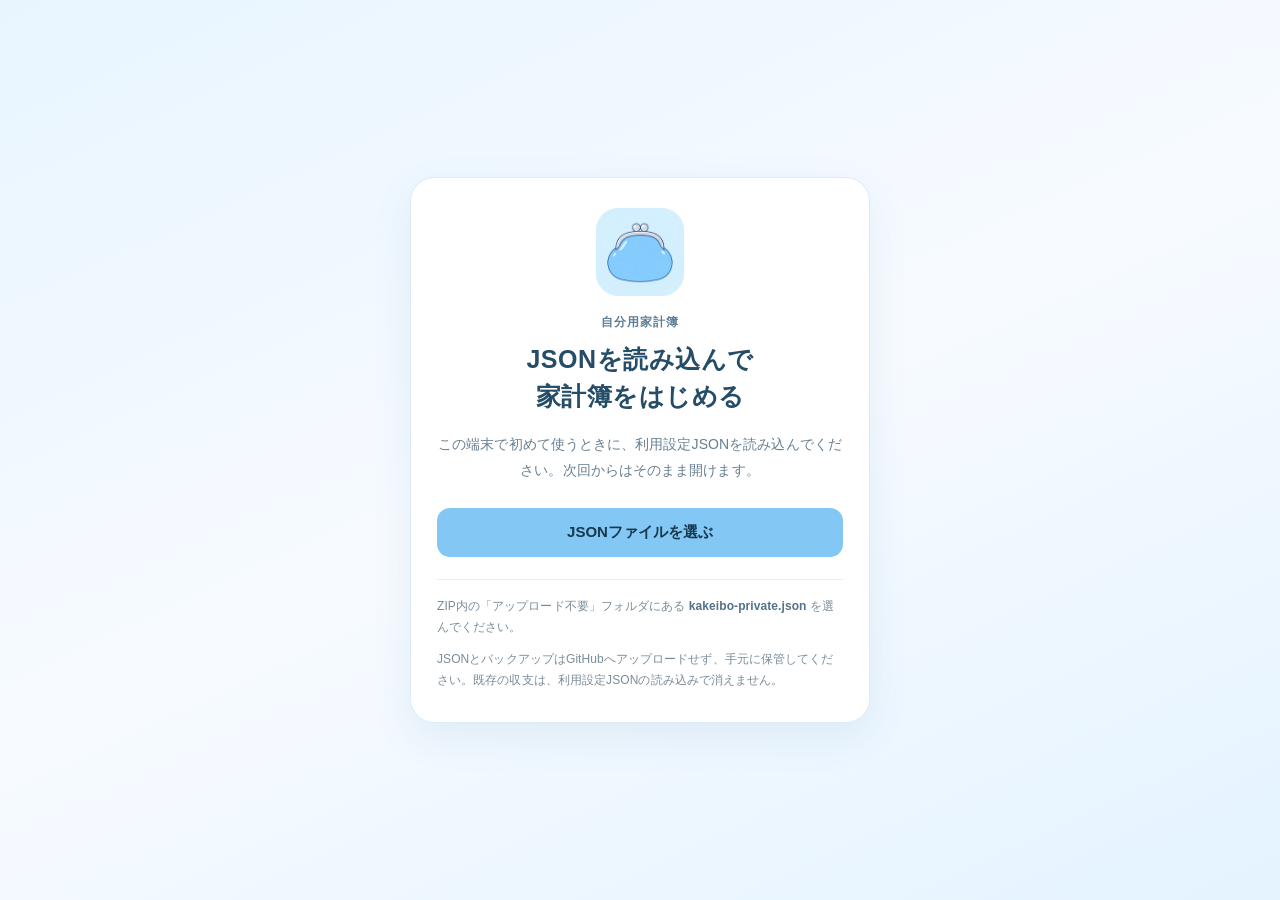
==== commit c9259ddc: "Add files via upload" ====
--- a/index.html
+++ b/index.html
@@ -6,40 +6,2774 @@
   <!--
     CSSより先にインラインスクリプトを実行。
     localStorageのテーマカラーをCSS変数とmeta theme-colorに即時反映することで、
-    スプラッシュ画面がデフォルトの緑で一瞬表示されるちらつきを防ぐ。
+    保存済みのテーマと初期の水色を、画面の読み込み前に反映する。
   -->
+  <meta name="theme-color" content="#83c7f4">
+  <meta name="apple-mobile-web-app-capable" content="yes">
+  <meta name="apple-mobile-web-app-title" content="家計簿">
   <script>
-    (function() {
-      var c = localStorage.getItem("themeColor") || "#4caf50";
-      // CSS変数を即時上書き（variables.cssより先に実行されるため確実に効く）
-      document.documentElement.style.setProperty("--theme", c);
-      // ステータスバーの色も設定（metaタグはまだないのでdocument.writeで埋め込む）
-      document.write('<meta name="theme-color" content="' + c + '">');
-    })();
+    try {
+      var saved = localStorage.getItem("themeColor");
+      var blue = localStorage.getItem("themeDefaultVersion") !== "sky-blue-1";
+      var color = blue && (!saved || saved.toLowerCase() === "#4caf50") ? "#83c7f4" : saved || "#83c7f4";
+      if (/^#[0-9a-f]{6}$/i.test(color)) {
+        document.documentElement.style.setProperty("--theme", color);
+        document.querySelector('meta[name="theme-color"]').content = color;
+      }
+    } catch (_) {}
   </script>
   <!-- CSSを役割ごとに分割して読み込み -->
-  <link rel="stylesheet" href="./src/styles/variables.css">
-  <link rel="stylesheet" href="./src/styles/base.css">
-  <link rel="stylesheet" href="./src/styles/components.css">
-  <link rel="manifest" href="manifest.json">
-  <link rel="apple-touch-icon" href="icon.png">
+  <style>
+/* ===================================
+   CSS変数（テーマカラー / MoneyForward風UIトークン）
+=================================== */
+:root {
+  --theme:      #83c7f4;
+  --theme-dark: #296d9a;
+  --theme-foreground: #17384d;
+  --app-top-bar-height: 52px;
+
+  --mf-bg: #eff8ff;
+  --mf-surface: #ffffff;
+  --mf-surface-soft: #f4faff;
+  --mf-border: #dcecf7;
+  --mf-text: #263f50;
+  --mf-muted: #687f90;
+  --mf-faint: #a8afb7;
+  --mf-positive: #2f80c8;
+  --mf-negative: #e15b64;
+  --mf-warning: #f3a33b;
+  --mf-radius: 14px;
+  --mf-shadow: 0 1px 2px rgba(26, 39, 52, 0.04), 0 4px 14px rgba(26, 39, 52, 0.04);
+}
+
+</style>
+  <style>
+/* ===================================
+   リセット・ベース
+=================================== */
+* { box-sizing: border-box; }
+ul, ol { list-style: none; margin: 0; padding: 0; }
+html, body {
+  height: 100%;
+  margin: 0;
+  padding: 0;
+}
+body {
+  font-family: -apple-system, BlinkMacSystemFont, "Hiragino Sans", sans-serif;
+  /* Safe Area上部をTopBarと同色に */
+  background: var(--theme);
+}
+
+/* ===================================
+   ページラッパー
+=================================== */
+#pageWrapper {
+  /* 画面全体を占め、TopBar・TabBarの下からスクロール */
+  position: fixed;
+  top: calc(var(--app-top-bar-height) + env(safe-area-inset-top));
+  bottom: calc(54px + env(safe-area-inset-bottom));
+  left: 0;
+  right: 0;
+  background: #f5f5f5;
+  display: flex;
+  flex-direction: column;
+  overflow-y: auto;
+  overflow-x: hidden;
+}
+
+/* ===================================
+   フォーム共通
+=================================== */
+.field-label {
+  display: block;
+  font-size: 13px;
+  color: #888;
+  margin: 10px 0 4px;
+}
+input, select {
+  width: 100%;
+  height: 44px;
+  font-size: 16px;
+  padding: 8px 10px;
+  border: 1px solid #e0e0e0;
+  border-radius: 8px;
+  background: #fafafa;
+  margin: 2px 0;
+  -webkit-appearance: none;
+  appearance: none;
+  touch-action: manipulation;
+}
+input:focus, select:focus {
+  outline: none;
+  border-color: var(--theme);
+  background: #fff;
+}
+
+/* ===================================
+   共通ボタン
+=================================== */
+.btn-primary {
+  width: 100%;
+  height: 48px;
+  background: var(--theme);
+  color: #fff;
+  border: none;
+  border-radius: 8px;
+  font-size: 16px;
+  font-weight: bold;
+  cursor: pointer;
+  margin-top: 16px;
+  transition: background 0.15s;
+}
+.btn-primary:active { background: var(--theme-dark); }
+
+.btn-blue {
+  width: 100%;
+  height: 44px;
+  background: #2196f3;
+  color: #fff;
+  border: none;
+  border-radius: 8px;
+  font-size: 15px;
+  cursor: pointer;
+  margin-top: 6px;
+}
+.btn-blue:active { opacity: 0.8; }
+
+.btn-danger {
+  width: 100%;
+  height: 44px;
+  background: #fff;
+  color: #e53935;
+  border: 1.5px solid #e53935;
+  border-radius: 8px;
+  font-size: 15px;
+  font-weight: bold;
+  cursor: pointer;
+  margin-top: 10px;
+  transition: background 0.15s;
+}
+.btn-danger:active { background: #ffeaea; }
+
+/* ===================================
+   タブ切り替え（ビュー）
+=================================== */
+.view { display: none; }
+.view.active {
+  display: block;
+  flex: 1 0 auto;
+  min-height: 0;
+  width: 100%;
+  max-width: 100%;
+  padding-left: 0;
+  padding-right: 0;
+  padding-bottom: 16px;
+  box-sizing: border-box;
+}
+
+/* 月スワイプアニメーション */
+@keyframes slideOutLeft  { from { transform: translateX(0);    opacity: 1; } to { transform: translateX(-30%); opacity: 0; } }
+@keyframes slideOutRight { from { transform: translateX(0);    opacity: 1; } to { transform: translateX(30%);  opacity: 0; } }
+@keyframes slideInFromRight { from { transform: translateX(30%);  opacity: 0; } to { transform: translateX(0); opacity: 1; } }
+@keyframes slideInFromLeft  { from { transform: translateX(-30%); opacity: 0; } to { transform: translateX(0); opacity: 1; } }
+.view.slide-out-left  { animation: slideOutLeft    0.16s ease forwards; }
+.view.slide-out-right { animation: slideOutRight   0.16s ease forwards; }
+.view.slide-in-right  { animation: slideInFromRight 0.2s ease forwards; }
+.view.slide-in-left   { animation: slideInFromLeft  0.2s ease forwards; }
+
+/* ===================================
+   トグルスイッチ（汎用）
+=================================== */
+.toggle-switch {
+  position: relative;
+  display: inline-block;
+  width: 50px;
+  height: 28px;
+  flex-shrink: 0;
+  margin: 0;
+  padding: 0;
+  cursor: pointer;
+}
+.toggle-switch input {
+  opacity: 0;
+  width: 0 !important;
+  height: 0 !important;
+  position: absolute;
+  margin: 0;
+  border: none;
+  background: none;
+}
+.toggle-slider {
+  position: absolute;
+  inset: 0;
+  background: #ccc;
+  border-radius: 28px;
+  transition: background 0.2s;
+  cursor: pointer;
+}
+.toggle-slider::before {
+  content: "";
+  position: absolute;
+  width: 22px;
+  height: 22px;
+  left: 3px;
+  top: 3px;
+  background: #fff;
+  border-radius: 50%;
+  transition: transform 0.2s;
+}
+.toggle-switch input:checked + .toggle-slider         { background: var(--theme); }
+.toggle-switch input:checked + .toggle-slider::before { transform: translateX(22px); }
+
+/* ===================================
+   over-text（共通）
+=================================== */
+.over-text { color: #e53935; font-weight: bold; }
+
+/* ===================================
+   MFスタイル 収支リスト（共通）
+=================================== */
+.list-date-header {
+  font-size: 12px;
+  color: #888;
+  font-weight: bold;
+  padding: 8px 16px 5px;
+  background: #f0f0f0;
+  border-top: 1px solid #e0e0e0;
+  border-bottom: 1px solid #e0e0e0;
+}
+.mf-record-row {
+  display: flex;
+  align-items: center;
+  justify-content: space-between;
+  gap: 10px;
+  padding: 10px 16px 10px 12px;
+  background: #fff;
+  border-bottom: 1px solid #f0f0f0;
+  cursor: pointer;
+  transition: background 0.12s;
+  width: 100%;
+  box-sizing: border-box;
+}
+.mf-record-row:active { background: #f5f5f5; }
+
+/* 出入金リスト：カテゴリアイコン（円形） */
+.mf-cat-icon {
+  flex-shrink: 0;
+  width: 38px;
+  height: 38px;
+  border-radius: 50%;
+  overflow: hidden;
+  display: flex;
+  align-items: center;
+  justify-content: center;
+  font-size: 17px;
+  color: #fff;
+  font-weight: bold;
+  line-height: 1;
+}
+.mf-cat-icon--outline {
+  background: transparent !important;
+  border: 2px solid #bbb;
+  color: #aaa;
+}
+.mf-row-left {
+  flex: 1;
+  min-width: 0;
+  display: flex;
+  flex-direction: column;
+  gap: 2px;
+}
+.mf-title {
+  font-size: 14px;
+  font-weight: bold;
+  color: #222;
+  overflow: hidden;
+  text-overflow: ellipsis;
+  white-space: nowrap;
+}
+.mf-cat-label {
+  font-size: 11px;
+  color: #aaa;
+  overflow: hidden;
+  text-overflow: ellipsis;
+  white-space: nowrap;
+}
+.mf-amount { font-size: 14px; font-weight: bold; flex-shrink: 0; text-align: right; white-space: nowrap; }
+.mf-amount-expense { color: #333; }
+.mf-amount-income  { color: var(--theme); }
+
+/* ===================================
+   MoneyForward ME風 全体UIリフレッシュ
+   ※機能・DOM構造は維持し、見た目だけを統一
+=================================== */
+html, body {
+  color: var(--mf-text);
+  background: var(--mf-bg);
+  -webkit-font-smoothing: antialiased;
+}
+body {
+  letter-spacing: 0.005em;
+}
+#pageWrapper {
+  background: var(--mf-bg);
+  scrollbar-width: none;
+}
+#pageWrapper::-webkit-scrollbar { display: none; }
+.view.active { padding-bottom: 24px; }
+
+.field-label {
+  margin: 14px 2px 6px;
+  font-size: 12px;
+  font-weight: 600;
+  color: var(--mf-muted);
+}
+input, select {
+  min-height: 46px;
+  border: 1px solid var(--mf-border);
+  border-radius: 11px;
+  background: var(--mf-surface-soft);
+  color: var(--mf-text);
+  box-shadow: none;
+}
+input:focus, select:focus {
+  border-color: color-mix(in srgb, var(--theme) 70%, #ffffff);
+  background: #fff;
+  box-shadow: 0 0 0 3px color-mix(in srgb, var(--theme) 12%, transparent);
+}
+
+.btn-primary,
+.btn-blue,
+.btn-danger {
+  border-radius: 11px;
+  font-weight: 700;
+}
+.btn-primary {
+  box-shadow: 0 4px 10px color-mix(in srgb, var(--theme) 18%, transparent);
+}
+.btn-blue { background: var(--mf-positive); }
+
+.toggle-switch { width: 48px; height: 27px; }
+.toggle-slider { background: #d3d7dc; }
+.toggle-slider::before { width: 21px; height: 21px; }
+.toggle-switch input:checked + .toggle-slider::before { transform: translateX(21px); }
+
+/* 入出金リスト */
+#list,
+.cal-transaction-list {
+  padding: 10px 12px 22px;
+}
+.list-date-header {
+  margin: 14px 4px 6px;
+  padding: 0;
+  border: 0;
+  background: transparent;
+  color: var(--mf-muted);
+  font-size: 12px;
+  font-weight: 700;
+}
+.mf-record-row {
+  min-height: 60px;
+  padding: 10px 12px;
+  border: 1px solid var(--mf-border);
+  border-bottom-width: 0;
+  background: var(--mf-surface);
+}
+.list-date-header + .mf-record-row { border-radius: 13px 13px 0 0; }
+.mf-record-row:has(+ .list-date-header),
+.mf-record-row:last-child {
+  border-bottom-width: 1px;
+  border-radius: 0 0 13px 13px;
+}
+.mf-record-row:active { background: #f7f9fb; }
+.mf-cat-icon {
+  width: 36px;
+  height: 36px;
+  font-size: 15px;
+}
+.mf-title { font-size: 14px; font-weight: 600; color: var(--mf-text); }
+.mf-amount { font-size: 14px; font-weight: 700; }
+.mf-amount-expense { color: var(--mf-text); }
+.mf-amount-income { color: var(--mf-positive); }
+
+</style>
+  <style>
+/* ===================================
+   スプラッシュ画面
+=================================== */
+#splashScreen {
+  position: fixed;
+  inset: 0;
+  background: var(--theme);
+  display: flex;
+  align-items: center;
+  justify-content: center;
+  z-index: 9999;
+  transition: opacity 0.5s ease, visibility 0.5s ease;
+}
+#splashScreen.fade-out { opacity: 0; visibility: hidden; }
+#splashScreen.hidden   { display: none; }
+#splashText {
+  font-size: 36px;
+  font-weight: bold;
+  color: #fff;
+  letter-spacing: 0.12em;
+  font-family: -apple-system, BlinkMacSystemFont, "Hiragino Sans", sans-serif;
+}
+#splashScreen.dark-text #splashText { color: #222; }
+
+/* ===================================
+   バックジェスチャー用背景レイヤー
+=================================== */
+#backLayer {
+  display: none;
+  position: fixed;
+  inset: 0;
+  background: #f5f5f5;
+  z-index: 0;
+  overflow: hidden;
+}
+#backLayerDim {
+  position: absolute;
+  inset: 0;
+  background: rgba(0,0,0,0.35);
+  pointer-events: none;
+  opacity: 0.28;
+  z-index: 4;
+}
+body.back-gesture-active #backLayer { display: block; }
+body.back-gesture-active #pageWrapper { z-index: 2; }
+
+/* 現在のページをTopBarからTabBarまで一枚の面として右へ動かす。
+   translateプロパティを使うので、タブバーの中央寄せtransformやFABの回転を壊さない。 */
+body.back-gesture-active #topBar,
+body.back-gesture-active #pageWrapper,
+body.back-gesture-active #tabBar,
+body.back-gesture-active #openAddBtn {
+  translate: var(--back-gesture-x, 0px) 0;
+  will-change: translate;
+}
+body.back-gesture-active #pageWrapper {
+  box-shadow: -10px 0 26px rgba(20,30,40,.16);
+}
+body.back-gesture-active #topBar {
+  border-radius: 18px 0 0 0;
+  overflow: hidden;
+}
+body.back-gesture-active #tabBar {
+  border-radius: 0 0 0 18px;
+  overflow: hidden;
+}
+body.back-gesture-animating #topBar,
+body.back-gesture-animating #pageWrapper,
+body.back-gesture-animating #tabBar,
+body.back-gesture-animating #openAddBtn {
+  transition: translate .22s cubic-bezier(.4,0,.2,1);
+}
+body.back-gesture-cancelling #topBar,
+body.back-gesture-cancelling #pageWrapper,
+body.back-gesture-cancelling #tabBar,
+body.back-gesture-cancelling #openAddBtn {
+  transition: translate .28s cubic-bezier(.4,0,.2,1);
+}
+
+/* 戻り先の実ビュー。上部・下部のプレビューChromeの間に表示する。 */
+.back-gesture-prev {
+  display: block !important;
+  position: absolute !important;
+  top: calc(var(--back-preview-top-height, 52px) + env(safe-area-inset-top)) !important;
+  left: 0 !important;
+  right: 0 !important;
+  bottom: calc(64px + env(safe-area-inset-bottom)) !important;
+  width: 100% !important;
+  height: auto !important;
+  overflow-y: auto !important;
+  overflow-x: hidden !important;
+  padding: 0 !important;
+  z-index: 1;
+  pointer-events: none;
+  background: var(--mf-bg, #f5f5f5);
+}
+.back-gesture-top-preview {
+  position: absolute;
+  top: 0;
+  left: 0;
+  right: 0;
+  height: calc(var(--back-preview-top-height, 52px) + env(safe-area-inset-top));
+  padding-top: env(safe-area-inset-top);
+  z-index: 2;
+  background: #fff;
+  border-bottom: 1px solid var(--mf-border, #e6e8eb);
+  pointer-events: none;
+}
+.back-gesture-top-preview-inner {
+  height: var(--back-preview-top-height, 52px);
+  max-width: 520px;
+  margin: 0 auto;
+  display: grid;
+  grid-template-columns: 44px 1fr 44px;
+  align-items: center;
+  padding: 0 8px;
+}
+.back-gesture-preview-side {
+  width: 36px;
+  height: 36px;
+  border-radius: 50%;
+  display: flex;
+  align-items: center;
+  justify-content: center;
+  font-size: 30px;
+  line-height: 1;
+  color: #31363b;
+  background: #f5f6f7;
+}
+.back-gesture-preview-side:empty { background: transparent; }
+.back-gesture-preview-side--right {
+  justify-self: end;
+  font-size: 20px;
+}
+.back-gesture-preview-title {
+  min-width: 0;
+  text-align: center;
+  color: #20252a;
+  font-size: 16px;
+  font-weight: 700;
+  white-space: nowrap;
+  overflow: hidden;
+  text-overflow: ellipsis;
+}
+.back-gesture-tab-preview {
+  position: absolute !important;
+  left: 0 !important;
+  right: 0 !important;
+  bottom: 0 !important;
+  z-index: 2 !important;
+  pointer-events: none !important;
+  transform: none !important;
+}
+@media (min-width: 560px) {
+  .back-gesture-tab-preview {
+    left: 50% !important;
+    right: auto !important;
+    width: 520px !important;
+    transform: translateX(-50%) !important;
+  }
+}
+
+/* レシート・収支の内訳は主金額を邪魔しない補足表示。 */
+.receipt-tax-note {
+  margin: 4px 0 0;
+  color: #94999f;
+  font-size: 11px;
+  font-weight: 400;
+  line-height: 1.5;
+  overflow-wrap: anywhere;
+}
+.receipt-tax-note[hidden],
+.receipt-review-note[hidden] { display: none; }
+.receipt-sheet-overlay {
+  position: fixed;
+  top: var(--app-visible-top, 0px);
+  left: 0;
+  right: 0;
+  height: var(--app-visible-height, 100vh);
+  z-index: 350;
+  display: flex;
+  align-items: flex-end;
+  justify-content: center;
+  background: rgba(0,0,0,.5);
+}
+.receipt-edit-overlay { z-index: 400; }
+.receipt-sheet,
+.receipt-item-editor {
+  width: 100%;
+  max-width: 520px;
+  max-height: calc(var(--app-visible-height, 100vh) - max(env(safe-area-inset-top), 12px));
+  display: flex;
+  flex-direction: column;
+  overflow: hidden;
+  border-radius: 20px 20px 0 0;
+  background: #fff;
+}
+.receipt-sheet { padding-bottom: env(safe-area-inset-bottom); background: #f5f5f5; }
+.receipt-date-row {
+  display: flex;
+  align-items: center;
+  gap: 16px;
+  padding: 8px 20px;
+  background: #fff;
+  color: #666;
+  font-size: 12px;
+}
+.receipt-date-row input { width: auto; flex: 1; min-width: 0; }
+.receipt-review-note {
+  margin: 8px 16px;
+  padding: 10px 12px;
+  border-radius: 8px;
+  background: #fff5e6;
+  color: #926027;
+  font-size: 12px;
+  line-height: 1.6;
+  white-space: pre-line;
+}
+.receipt-item-badge {
+  display: inline-block;
+  margin-left: 5px;
+  padding: 1px 5px;
+  border-radius: 4px;
+  background: #f0f4f0;
+  color: #6c806f;
+  font-size: 10px;
+  font-weight: 400;
+}
+
+/* ===================================
+   上部バー
+=================================== */
+.top-bar {
+  position: fixed;
+  top: 0;
+  left: 0;
+  right: 0;
+  padding-top: env(safe-area-inset-top);
+  height: calc(var(--app-top-bar-height) + env(safe-area-inset-top));
+  background: var(--theme);
+  display: flex;
+  align-items: center;
+  justify-content: center;
+  padding-left: 0;
+  padding-right: 0;
+  z-index: 200;
+  transition: background 0.2s ease, height 0.2s ease;
+}
+.top-bar-title {
+  color: #fff;
+  font-size: 17px;
+  font-weight: bold;
+  flex: 1;
+  text-align: center;
+}
+.top-bar-btn {
+  width: 40px !important;
+  height: 40px !important;
+  background: rgba(255,255,255,0.2);
+  border: none;
+  border-radius: 50%;
+  color: #fff;
+  font-size: 20px;
+  cursor: pointer;
+  display: flex;
+  align-items: center;
+  justify-content: center;
+  padding: 0;
+  margin: 0;
+  transition: background 0.15s, color 0.15s, border-color 0.15s, opacity 0.15s;
+  flex-shrink: 0;
+}
+.top-bar-btn:active { background: rgba(255,255,255,0.4); }
+.month-nav-btn {
+  font-size: 14px !important;
+  background: rgba(255,255,255,0.15) !important;
+}
+.top-bar-normal,
+.top-bar-settings {
+  display: flex;
+  align-items: center;
+  justify-content: space-between;
+  width: 100%;
+  max-width: 430px;
+  padding: 0 8px;
+}
+.top-bar-settings.hidden,
+.top-bar-normal.hidden { display: none; }
+/* TopBar右端の編集ボタン（小分類画面のみ表示） */
+.top-bar-edit-btn {
+  background: rgba(255,255,255,0.2);
+  border: none;
+  border-radius: 14px;
+  color: #fff;
+  font-size: 14px;
+  font-weight: bold;
+  cursor: pointer;
+  padding: 6px 12px;
+  height: auto !important;
+  width: auto !important;
+  white-space: nowrap;
+}
+.top-bar-edit-btn:active { background: rgba(255,255,255,0.4); }
+.top-bar-edit-btn.hidden { display: none !important; }
+.top-bar-month-nav { display: flex; align-items: center; gap: 4px; flex: 1; }
+.top-bar-month-copy { display: flex; flex-direction: column; align-items: center; justify-content: center; min-width: 0; flex: 1; }
+.top-bar-month-title {
+  color: #fff;
+  font-size: 17px;
+  font-weight: bold;
+  line-height: 1.2;
+  text-align: center;
+  white-space: nowrap;
+}
+.top-bar-month-range {
+  margin-top: 2px;
+  font-size: 11px;
+  color: rgba(255,255,255,0.85);
+  line-height: 1.2;
+  text-align: center;
+  white-space: nowrap;
+}
+.top-bar-home-title { flex: 1; text-align: center; }
+.top-bar-spacer     { flex: 1; }
+.graph-side-btn { font-size: 22px; }
+
+body.graph-topbar-mode {
+  --app-top-bar-height: 86px;
+  background: #ededed;
+}
+body.graph-topbar-mode .top-bar {
+  background: #ededed;
+}
+body.graph-topbar-mode .top-bar-normal {
+  gap: 12px;
+  align-items: center;
+  padding: 10px 12px 12px;
+}
+body.graph-topbar-mode .top-bar-btn {
+  width: 56px !important;
+  height: 56px !important;
+  background: #f3f3f3;
+  color: #1e1e1e;
+  border: 1px solid #e2e2e2;
+  box-shadow: inset 0 1px 0 rgba(255,255,255,0.8);
+}
+body.graph-topbar-mode .top-bar-btn:active {
+  background: #e8e8e8;
+}
+body.graph-topbar-mode .graph-side-btn {
+  position: relative;
+}
+body.graph-topbar-mode #graphLeftBtn::after {
+  content: "";
+  position: absolute;
+  top: 10px;
+  right: 10px;
+  width: 12px;
+  height: 12px;
+  border-radius: 50%;
+  background: #de3344;
+  border: 2px solid #f3f3f3;
+}
+body.graph-topbar-mode .top-bar-month-nav {
+  min-width: 0;
+  flex: 1;
+  gap: 0;
+  min-height: 68px;
+  padding: 0 8px;
+  border-radius: 34px;
+  background: #efefef;
+  border: 1px solid #e2e2e2;
+  box-shadow: inset 0 1px 0 rgba(255,255,255,0.9);
+}
+body.graph-topbar-mode .month-nav-btn {
+  width: 48px !important;
+  height: 48px !important;
+  border: none;
+  background: transparent !important;
+  box-shadow: none;
+  font-size: 38px !important;
+  color: #222;
+  line-height: 1;
+}
+body.graph-topbar-mode .month-nav-btn.is-disabled,
+body.graph-topbar-mode .month-nav-btn:disabled {
+  color: #d4d4d4;
+  opacity: 1;
+}
+body.graph-topbar-mode .top-bar-month-title {
+  color: #111;
+  font-size: 18px;
+}
+body.graph-topbar-mode .top-bar-month-range {
+  margin-top: 5px;
+  color: #707070;
+  font-size: 13px;
+}
+/* ===================================
+   オーバーレイ
+=================================== */
+.overlay {
+  position: fixed;
+  inset: 0;
+  background: rgba(0,0,0,0.45);
+  z-index: 200;
+  opacity: 0;
+  transition: opacity 0.25s;
+}
+.overlay.show   { opacity: 1; }
+.overlay.hidden { display: none; }
+
+/* ===================================
+   モーダル共通
+=================================== */
+.modal {
+  position: fixed;
+  bottom: var(--app-keyboard-offset, 0px);
+  left: 0;
+  right: 0;
+  max-width: 430px;
+  margin: 0 auto;
+  background: #fff;
+  border-radius: 16px 16px 0 0;
+  z-index: 300;
+  padding: 0;
+  display: flex;
+  flex-direction: column;
+  max-height: calc(var(--app-visible-height, 100vh) - max(env(safe-area-inset-top), 12px));
+  overflow: hidden;
+  transform: translateY(100%);
+  transition: transform 0.25s ease;
+}
+.modal.show   { transform: translateY(0); }
+.modal.hidden { display: none; }
+.modal-header {
+  flex-shrink: 0;
+  display: flex;
+  align-items: center;
+  justify-content: space-between;
+  padding: 16px 20px 12px;
+  border-bottom: 1px solid #eee;
+}
+.modal-title { font-size: 16px; font-weight: bold; }
+.modal-close {
+  width: 32px !important;
+  height: 32px !important;
+  background: #f0f0f0;
+  border: none;
+  border-radius: 50%;
+  font-size: 14px;
+  cursor: pointer;
+  display: flex;
+  align-items: center;
+  justify-content: center;
+  padding: 0;
+  margin: 0;
+  color: #555;
+}
+.modal-body {
+  padding: 12px 20px max(20px, calc(env(safe-area-inset-bottom) + 16px));
+  min-height: 0;
+  flex: 1 1 auto;
+  max-height: none;
+  overflow-y: auto;
+  overscroll-behavior: contain;
+  -webkit-overflow-scrolling: touch;
+}
+.edit-modal-header {
+  flex-shrink: 0;
+  display: grid;
+  grid-template-columns: 1fr auto 1fr;
+  align-items: center;
+  padding: 14px 16px 12px;
+  border-bottom: 1px solid #eee;
+}
+.edit-modal-header .modal-title  { text-align: center; grid-column: 2; }
+.edit-modal-header .modal-close  { justify-self: end; grid-column: 3; }
+.modal-delete-btn {
+  grid-column: 1;
+  justify-self: start;
+  background: none;
+  border: none;
+  color: #e53935;
+  font-size: 13px;
+  cursor: pointer;
+  padding: 4px 6px;
+  border-radius: 6px;
+  height: auto !important;
+  width: auto !important;
+  margin: 0;
+  white-space: nowrap;
+}
+.modal-delete-btn:active { background: #ffeaea; }
+
+/* ===================================
+   種別トグル（支出／収入）
+=================================== */
+.type-toggle {
+  display: flex;
+  gap: 8px;
+  margin-bottom: 8px;
+}
+.type-toggle-btn {
+  flex: 1;
+  height: 44px !important;
+  width: auto !important;
+  border: 2px solid #ddd;
+  border-radius: 8px;
+  background: #fafafa;
+  font-size: 15px;
+  font-weight: bold;
+  color: #aaa;
+  cursor: pointer;
+  transition: all 0.15s;
+  margin: 0;
+  padding: 0;
+}
+.type-toggle-btn.active[data-value="expense"] {
+  background: #ffe5e5;
+  border-color: #c62828;
+  color: #c62828;
+}
+.type-toggle-btn.active[data-value="income"] {
+  background: #e8f5e9;
+  border-color: var(--theme);
+  color: var(--theme);
+}
+
+/* ===================================
+   2段階カテゴリ選択
+=================================== */
+.cat-select-row { display: flex; gap: 8px; margin: 2px 0; }
+.cat-select-parent { flex: 1.2; min-width: 0; }
+.cat-select-child  { flex: 1;   min-width: 0; }
+
+/* ===================================
+   FABボタン
+=================================== */
+.fab-add {
+  position: fixed;
+  bottom: calc(72px + env(safe-area-inset-bottom));
+  right: 16px;
+  width: 52px !important;
+  height: 52px !important;
+  background: var(--theme);
+  color: #fff;
+  border: none;
+  border-radius: 50%;
+  font-size: 28px;
+  line-height: 1;
+  cursor: pointer;
+  display: flex;
+  align-items: center;
+  justify-content: center;
+  z-index: 150;
+  padding: 0;
+  margin: 0;
+  transition: background 0.2s, transform 0.25s;
+}
+.fab-add.fab-open { transform: rotate(45deg); background: var(--theme-dark); }
+.fab-add.hidden   { display: none; }
+.fab-overlay {
+  position: fixed;
+  inset: 0;
+  z-index: 140;
+  background: rgba(0,0,0,0.3);
+  opacity: 0;
+  transition: opacity 0.2s;
+}
+.fab-overlay.show   { opacity: 1; }
+.fab-overlay.hidden { display: none; }
+.fab-menu {
+  position: fixed;
+  bottom: calc(136px + env(safe-area-inset-bottom));
+  right: 16px;
+  z-index: 150;
+  display: flex;
+  flex-direction: column;
+  gap: 12px;
+  align-items: flex-end;
+  pointer-events: none;
+}
+.fab-sub-item {
+  display: flex;
+  align-items: center;
+  gap: 10px;
+  opacity: 0;
+  transform: translateY(20px) scale(0.8);
+  transition: opacity 0.2s, transform 0.2s;
+}
+.fab-menu.open .fab-sub-item { opacity: 1; transform: translateY(0) scale(1); pointer-events: auto; }
+.fab-menu.open .fab-sub-item:nth-child(1) { transition-delay: 0.05s; }
+.fab-menu.open .fab-sub-item:nth-child(2) { transition-delay: 0.0s;  }
+.fab-sub-label {
+  background: rgba(0,0,0,0.7);
+  color: #fff;
+  font-size: 13px;
+  padding: 5px 10px;
+  border-radius: 20px;
+  white-space: nowrap;
+}
+.fab-sub-btn {
+  width: 44px !important;
+  height: 44px !important;
+  border-radius: 50%;
+  border: none;
+  font-size: 20px;
+  cursor: pointer;
+  display: flex;
+  align-items: center;
+  justify-content: center;
+  padding: 0;
+  margin: 0;
+  flex-shrink: 0;
+  background: #fff;
+}
+.fab-sub-btn:active { transform: scale(0.92); }
+
+/* スキャン中 */
+.scan-overlay {
+  position: fixed;
+  inset: 0;
+  background: rgba(0,0,0,0.6);
+  z-index: 400;
+  display: flex;
+  align-items: center;
+  justify-content: center;
+}
+.scan-overlay.hidden { display: none; }
+.scan-box {
+  background: #fff;
+  border-radius: 12px;
+  padding: 32px 28px;
+  text-align: center;
+  display: flex;
+  flex-direction: column;
+  align-items: center;
+  gap: 16px;
+}
+.scan-spinner {
+  width: 44px;
+  height: 44px;
+  border: 4px solid #eee;
+  border-top-color: var(--theme);
+  border-radius: 50%;
+  animation: spin 0.8s linear infinite;
+}
+@keyframes spin { to { transform: rotate(360deg); } }
+@keyframes fadeInOut {
+  0%   { opacity: 0; transform: translateX(-50%) translateY(8px); }
+  15%  { opacity: 1; transform: translateX(-50%) translateY(0); }
+  75%  { opacity: 1; transform: translateX(-50%) translateY(0); }
+  100% { opacity: 0; transform: translateX(-50%) translateY(4px); }
+}
+.scan-text { font-size: 15px; color: #444; margin: 0; font-weight: bold; }
+
+/* ===================================
+   下部タブバー
+=================================== */
+.tab-bar {
+  position: fixed;
+  bottom: 0;
+  left: 0;
+  right: 0;
+  height: calc(60px + env(safe-area-inset-bottom));
+  padding-bottom: env(safe-area-inset-bottom);
+  display: flex;
+  border-top: 1px solid #e0e0e0;
+  background: #fff;
+  z-index: 200;
+}
+.tab-bar.hidden { display: none; }
+.tab {
+  flex: 1;
+  border: none;
+  background: none;
+  font-size: 18px;
+  line-height: 1.2;
+  height: 60px !important;
+  cursor: pointer;
+  padding: 6px 0;
+  color: #aaa;
+  width: auto !important;
+}
+.tab small { font-size: 10px; display: block; }
+.tab.active { color: var(--theme); font-weight: bold; }
+
+/* ===================================
+   設定メニュー
+=================================== */
+.settings-menu {
+  list-style: none;
+  padding: 0;
+  margin: 0;
+  background: #fff;
+  border-top: 1px solid #e8e8e8;
+}
+.settings-menu-item {
+  display: flex;
+  align-items: center;
+  background: #fff;
+  padding: 16px 14px;
+  cursor: pointer;
+  gap: 12px;
+  border-bottom: 1px solid #e8e8e8;
+  transition: background 0.12s;
+}
+.settings-menu-item:active { background: #f5f5f5; }
+.settings-menu-icon  { font-size: 22px; flex-shrink: 0; }
+.settings-menu-label { font-size: 15px; font-weight: bold; color: #222; flex: 1; }
+.settings-menu-arrow { font-size: 20px; color: #ccc; flex-shrink: 0; }
+
+/* ===================================
+   サマリーカード（グラフ画面）
+=================================== */
+#summary {
+  display: flex;
+  gap: 0;
+  margin-bottom: 0;
+  border-bottom: 1px solid #e8e8e8;
+}
+.summary-item {
+  flex: 1;
+  background: #fff;
+  padding: 12px 6px;
+  text-align: center;
+  border-right: 1px solid #e8e8e8;
+}
+.summary-item:last-child { border-right: none; }
+.summary-label { display: block; font-size: 11px; color: #888; margin-bottom: 4px; }
+.summary-value { font-size: 15px; font-weight: bold; }
+.income-item  .summary-value { color: var(--theme); }
+.expense-item .summary-value { color: #c62828; }
+.balance-item .summary-value { color: #333; }
+
+/* ===================================
+   カレンダー
+=================================== */
+.week-header,
+#calendar { display: grid; grid-template-columns: repeat(7, 1fr); }
+.week-header div {
+  text-align: center;
+  font-weight: bold;
+  padding: 6px 0 4px;
+  font-size: 12px;
+  color: #666;
+}
+.day {
+  border: 1px solid #e8e8e8;
+  min-height: 64px;
+  padding: 4px;
+  font-size: 11px;
+  cursor: pointer;
+  background: #fff;
+}
+.day:active    { opacity: 0.7; }
+.day .date     { font-weight: bold; font-size: 12px; margin-bottom: 2px; }
+.day .income   { color: var(--theme); font-size: 10px; line-height: 1.3; }
+.day .expense  { color: #c62828; font-size: 10px; line-height: 1.3; }
+.expense-day   { background: #fff5f5; }
+.income-day    { background: #f0fff3; }
+.both          { background: #f3f0ff; }
+.day.today     { border: 2px solid var(--theme); background: #f9fbe7; }
+.day.today .date { color: var(--theme-dark); font-weight: bold; }
+.cal-header {
+  text-align: center;
+  padding: 10px 0 8px;
+  background: #fff;
+  border-bottom: 1px solid #e8e8e8;
+}
+.cal-header-year-month { font-size: 17px; font-weight: bold; color: #222; line-height: 1.4; }
+.cal-header-range { font-size: 12px; color: #888; margin-top: 2px; }
+.cal-transaction-list { margin-top: 8px; }
+
+/* ===================================
+   ホーム・ビュー / 出入金 / カレンダー / 口座 / グラフ
+   （左右paddingなし）
+=================================== */
+/* 全ビューの左右paddingはbase.cssの.view.activeで0に設定済み */
+#accountView > ul,
+#accountView > button {
+  margin-left: 0;
+  margin-right: 0;
+}
+#graphView .graph-toggle-wrap,
+#graphView .chart-section {
+  margin-left: 0;
+  margin-right: 0;
+}
+
+/* ===================================
+   ホーム：予算進捗カード
+=================================== */
+.home-budget-card {
+  background: #fff;
+  border-top: 1px solid #e8e8e8;
+  border-bottom: 1px solid #e8e8e8;
+  padding: 16px 16px 10px;
+  margin: 0 0 8px;
+}
+.home-budget-header { display: flex; align-items: center; justify-content: space-between; margin-bottom: 14px; }
+.home-budget-title  { font-size: 14px; font-weight: bold; color: #333; }
+.home-budget-month  { font-size: 12px; color: #aaa; }
+.home-budget-row    { margin-bottom: 14px; }
+.home-budget-row:last-child { margin-bottom: 4px; }
+.home-budget-row-top { display: flex; align-items: baseline; justify-content: space-between; margin-bottom: 5px; }
+.home-budget-cat   { font-size: 13px; font-weight: bold; color: #222; }
+.home-budget-amt   { font-size: 13px; font-weight: bold; color: #222; }
+.home-budget-limit { font-size: 11px; color: #aaa; font-weight: normal; }
+.home-budget-bar-wrap { height: 6px; background: #eee; border-radius: 3px; overflow: hidden; margin-bottom: 4px; }
+.home-budget-bar   { height: 100%; border-radius: 3px; transition: width 0.4s ease; }
+.home-budget-bar.ok   { background: var(--theme); }
+.home-budget-bar.warn { background: #ff9800; }
+.home-budget-bar.over { background: #e53935; }
+.home-budget-row-foot { display: flex; justify-content: space-between; font-size: 11px; color: #aaa; }
+.home-budget-remain { color: #aaa; }
+.home-budget-pct    { color: #bbb; }
+
+/* ===================================
+   グラフ
+=================================== */
+.chart-section {
+  background: #fff;
+  border-top: 1px solid #e8e8e8;
+  border-bottom: 1px solid #e8e8e8;
+  padding: 16px;
+  margin-bottom: 8px;
+}
+.chart-wrap {
+  position: relative;
+  display: flex;
+  justify-content: center;
+  align-items: center;
+  margin-bottom: 16px;
+}
+#mainChart {
+  display: block;
+  width: 220px !important;
+  height: 220px !important;
+  border: none;
+  background: transparent;
+  padding: 0;
+  margin: 0;
+}
+.chart-total {
+  position: absolute;
+  font-size: 14px;
+  font-weight: bold;
+  color: #333;
+  text-align: center;
+  pointer-events: none;
+}
+.chart-legend { list-style: none; padding: 0; margin: 0; }
+
+/* グラフ：大分類行 */
+.graph-parent-item {
+  display: flex;
+  align-items: center;
+  gap: 12px;
+  padding: 12px 14px;
+  background: #fff;
+  border-bottom: 1px solid #e8e8e8;
+  cursor: pointer;
+}
+.graph-parent-item:active { background: #f5f5f5; }
+.graph-parent-icon {
+  flex-shrink: 0;
+  width: 34px;
+  height: 34px;
+  border-radius: 50%;
+  overflow: hidden;
+  display: flex;
+  align-items: center;
+  justify-content: center;
+  font-size: 15px;
+  color: #fff;
+  line-height: 1;
+}
+.graph-parent-icon--outline {
+  background: transparent !important;
+  border: 2px solid #bbb;
+  color: #aaa;
+}
+.graph-parent-name   { flex: 1; font-size: 15px; font-weight: bold; color: #222; }
+.graph-parent-right  { display: flex; flex-direction: column; align-items: flex-end; flex-shrink: 0; }
+.graph-parent-amount { font-size: 14px; font-weight: bold; color: #222; }
+.graph-parent-pct    { font-size: 11px; color: #888; margin-top: 1px; }
+.graph-parent-arrow  { font-size: 18px; color: #ccc; flex-shrink: 0; }
+
+/* グラフ：小分類行（中項目） */
+.graph-child-item {
+  display: flex;
+  align-items: center;
+  gap: 12px;
+  padding: 10px 14px 10px 60px;
+  background: #fafafa;
+  border-bottom: 1px solid #e8e8e8;
+}
+.graph-child-dot {
+  flex-shrink: 0;
+  width: 10px;
+  height: 10px;
+  border-radius: 50%;
+}
+.graph-child-name  { flex: 1; font-size: 13px; color: #555; }
+.graph-child-right { display: flex; align-items: center; gap: 6px; flex-shrink: 0; }
+.graph-child-amount { font-size: 13px; font-weight: bold; color: #333; }
+.graph-child-arr    { font-size: 14px; color: #ccc; }
+
+/* 後方互換のためlegend系も残す */
+.legend-item {
+  display: flex; align-items: center; gap: 8px;
+  padding: 6px 0; border-bottom: 1px solid #f5f5f5; font-size: 13px;
+}
+.legend-dot    { width: 12px; height: 12px; border-radius: 50%; flex-shrink: 0; }
+.legend-name   { flex: 1; color: #333; overflow: hidden; text-overflow: ellipsis; white-space: nowrap; }
+.legend-pct    { color: #888; font-size: 12px; flex-shrink: 0; }
+.legend-amount { font-weight: bold; color: #333; flex-shrink: 0; text-align: right; min-width: 72px; }
+.graph-toggle-wrap { display: flex; justify-content: center; margin: 8px 12px 0; }
+.graph-toggle { display: flex; border-bottom: 2px solid var(--theme); width: 100%; }
+.graph-toggle-btn {
+  flex: 1;
+  height: 40px;
+  border: none;
+  background: #fff;
+  font-size: 15px;
+  font-weight: bold;
+  color: #aaa;
+  cursor: pointer;
+  transition: color 0.15s;
+  padding: 0;
+  margin: 0;
+  border-bottom: 3px solid transparent;
+  margin-bottom: -2px;
+}
+.graph-toggle-btn.active { color: var(--theme); border-bottom-color: var(--theme); }
+
+/* ===================================
+   口座
+=================================== */
+.account-li {
+  display: flex;
+  align-items: center;
+  background: #fff;
+  border-bottom: 1px solid #e8e8e8;
+  padding: 14px 12px;
+  gap: 10px;
+  cursor: pointer;
+  transition: background 0.12s;
+}
+.account-li:first-child { border-top: 1px solid #e8e8e8; }
+.account-li:active { background: #f5f5f5; }
+.account-arrow { font-size: 20px; color: #ccc; flex-shrink: 0; }
+.account-info { flex: 1; min-width: 0; display: flex; flex-direction: column; gap: 2px; }
+.account-name { font-size: 15px; font-weight: bold; color: #222; overflow: hidden; text-overflow: ellipsis; white-space: nowrap; }
+.account-memo { font-size: 12px; color: #999; }
+.account-balance-wrap { flex-shrink: 0; }
+.account-balance {
+  font-size: 17px;
+  font-weight: bold;
+  color: var(--theme);
+  cursor: pointer;
+  padding: 4px 6px;
+  border-radius: 6px;
+  display: block;
+  text-align: right;
+  min-width: 100px;
+}
+.account-balance:active { background: #f0f0f0; }
+.account-balance-input {
+  font-size: 16px !important;
+  font-weight: bold;
+  color: var(--theme);
+  width: 110px !important;
+  height: 36px !important;
+  text-align: right;
+  border: 2px solid var(--theme) !important;
+  border-radius: 6px;
+  padding: 4px 6px !important;
+  background: #fff !important;
+  touch-action: manipulation;
+}
+.account-edit-btn {
+  flex-shrink: 0;
+  background: #f0f0f0;
+  border: none;
+  border-radius: 6px;
+  font-size: 13px;
+  color: #555;
+  cursor: pointer;
+  padding: 6px 10px;
+  height: auto !important;
+  width: auto !important;
+  margin: 0;
+}
+.account-edit-btn:active { background: #e0e0e0; }
+
+/* ===================================
+   カテゴリ設定
+=================================== */
+.cat-view-desc { font-size: 13px; color: #888; margin: 8px 0 0; padding: 8px 16px; }
+.parent-category-list { list-style: none; padding: 0; margin: 0; background: #fff; border-top: 1px solid #e8e8e8; }
+.parent-category-item {
+  display: flex; align-items: center; background: #fff;
+  padding: 12px 14px; cursor: pointer; gap: 12px;
+  border-bottom: 1px solid #e8e8e8; transition: background 0.12s;
+}
+.parent-category-item:active { background: #f5f5f5; }
+.parent-cat-icon {
+  font-size: 15px;
+  flex-shrink: 0;
+  width: 34px;
+  height: 34px;
+  border-radius: 50%;
+  overflow: hidden;
+  display: flex;
+  align-items: center;
+  justify-content: center;
+  color: #fff;
+  font-weight: bold;
+  line-height: 1;
+}
+/* 未分類：背景透過・線のみ */
+.parent-cat-icon--outline {
+  background: transparent !important;
+  border: 2px solid #aaa;
+  color: #aaa;
+}
+.parent-cat-name  { font-size: 15px; font-weight: bold; color: #222; flex: 1; }
+.parent-cat-count { font-size: 12px; color: #aaa; flex-shrink: 0; }
+.parent-cat-arrow { font-size: 20px; color: #ccc; flex-shrink: 0; }
+
+.child-category-list { list-style: none; padding: 0; margin: 0; }
+.child-cat-section-header {
+  display: flex; align-items: center; justify-content: space-between;
+  padding: 10px 16px 6px; margin-bottom: 4px;
+}
+.child-cat-section-title { font-size: 13px; font-weight: bold; color: #888; }
+
+/* 小分類ヘッダーの「編集」ボタン */
+.child-cat-edit-mode-btn {
+  background: none;
+  border: none;
+  color: var(--theme);
+  font-size: 14px;
+  font-weight: bold;
+  cursor: pointer;
+  padding: 4px 8px;
+  height: auto !important;
+  width: auto !important;
+  margin: 0;
+}
+.child-cat-edit-mode-btn:active { opacity: 0.7; }
+
+/* 編集モード時末尾の「＋ 小分類を追加」行 */
+.child-cat-add-row {
+  background: #fff;
+  border-bottom: 1px solid #e8e8e8;
+  padding: 0;
+}
+.child-cat-add-inline-btn {
+  display: flex;
+  align-items: center;
+  gap: 8px;
+  width: 100%;
+  height: 52px;
+  background: none;
+  border: none;
+  font-size: 15px;
+  color: var(--theme);
+  cursor: pointer;
+  padding: 0 14px;
+  text-align: left;
+}
+.child-cat-add-inline-btn:active { background: #f5f5f5; }
+.child-cat-add-plus {
+  font-size: 20px;
+  font-weight: bold;
+  line-height: 1;
+}
+
+.child-cat-add-btn {
+  width: 32px !important; height: 32px !important;
+  border-radius: 50%; border: none; background: var(--theme); color: #fff;
+  font-size: 20px; line-height: 1; cursor: pointer;
+  display: flex; align-items: center; justify-content: center;
+  padding: 0; margin: 0; transition: background 0.15s;
+}
+.child-cat-add-btn:active { background: var(--theme-dark); }
+.child-cat-empty { font-size: 13px; color: #bbb; padding: 16px 8px; text-align: center; }
+.child-category-item {
+  display: flex; align-items: center; background: #fff;
+  border-bottom: 1px solid #e8e8e8; padding: 12px 14px; gap: 12px;
+}
+/* 小分類アイコン（大分類と同じ円形） */
+.child-cat-icon {
+  flex-shrink: 0;
+  width: 34px;
+  height: 34px;
+  border-radius: 50%;
+  overflow: hidden;
+  display: flex;
+  align-items: center;
+  justify-content: center;
+  font-size: 15px;
+  color: #fff;
+  font-weight: bold;
+  line-height: 1;
+}
+.child-cat-icon--outline {
+  background: transparent !important;
+  border: 2px solid #bbb;
+  color: #aaa;
+}
+.child-category-item:first-of-type { border-top: 1px solid #e8e8e8; }
+.child-cat-name {
+  flex: 1; font-size: 15px; color: #222; cursor: pointer;
+  padding: 4px 6px; border-radius: 6px; transition: background 0.12s;
+}
+.child-cat-name:active { background: #f0f0f0; }
+.child-cat-edit-input {
+  flex: 1; font-size: 16px !important; height: 36px !important; width: auto !important;
+  border: 1.5px solid var(--theme) !important; border-radius: 6px;
+  padding: 4px 8px !important; background: #fff !important; margin: 0 !important;
+  touch-action: manipulation;
+}
+.child-cat-del-btn {
+  flex-shrink: 0; background: none; border: 1px solid #e0e0e0; border-radius: 6px;
+  font-size: 12px; color: #e53935; cursor: pointer; padding: 4px 10px;
+  height: auto !important; width: auto !important; margin: 0; transition: background 0.12s;
+}
+.child-cat-del-btn:active { background: #ffeaea; }
+
+/* ===================================
+   集計期間設定
+=================================== */
+.period-card {
+  background: #fff; border-top: 1px solid #e8e8e8; border-bottom: 1px solid #e8e8e8;
+  padding: 20px 16px; margin-top: 8px; margin-left: 0; margin-right: 0;
+}
+.period-desc { font-size: 13px; color: #666; line-height: 1.7; margin: 0 0 16px; }
+.period-preview {
+  margin-top: 14px; padding: 12px 14px; background: #f5f5f5;
+  border-radius: 8px; font-size: 13px; color: #444; font-weight: bold;
+  text-align: center; line-height: 1.6;
+}
+
+/* ===================================
+   テーマカラー設定
+=================================== */
+.theme-desc          { font-size: 13px; color: #666; margin: 8px 16px 16px; }
+.theme-section-title { font-size: 13px; font-weight: bold; color: #444; margin: 0 16px 10px; }
+.color-presets { display: grid; grid-template-columns: repeat(4, 1fr); gap: 10px; margin: 0 16px 20px; }
+.color-swatch {
+  width: 100% !important; height: 60px !important;
+  border: 3px solid transparent; border-radius: 8px; cursor: pointer;
+  display: flex; flex-direction: column; align-items: center; justify-content: center;
+  gap: 2px; transition: border-color 0.15s, transform 0.1s; margin: 0; padding: 0;
+}
+.color-swatch:active   { transform: scale(0.95); }
+.color-swatch.selected { border-color: #fff; outline: 3px solid #333; }
+.swatch-check  { color: #fff; font-size: 16px; font-weight: bold; opacity: 0; line-height: 1; }
+.color-swatch.selected .swatch-check { opacity: 1; }
+.swatch-label  { color: #fff; font-size: 10px; font-weight: bold; text-shadow: 0 1px 2px rgba(0,0,0,0.4); line-height: 1; }
+.custom-color-row { display: flex; gap: 10px; align-items: center; margin: 0 16px 20px; }
+.custom-color-row input[type="color"] {
+  width: 56px !important; height: 44px !important; padding: 2px; border-radius: 8px; cursor: pointer; flex-shrink: 0;
+}
+.custom-color-row .btn-blue { flex: 1; margin: 0; }
+.theme-preview { border: 1px solid #e8e8e8; border-radius: 8px; overflow: hidden; margin: 0 16px; }
+.theme-preview-label { font-size: 12px; color: #888; padding: 8px 12px 4px; margin: 0; }
+#themePreviewBar { height: 40px; transition: background 0.3s; margin: 4px 12px 12px; border-radius: 6px; }
+
+/* ===================================
+   予算設定
+=================================== */
+.budget-list { list-style: none; padding: 0; margin: 0; }
+.budget-item { background: #fff; border-bottom: 1px solid #e8e8e8; padding: 12px 14px; }
+.budget-item:first-child { border-top: 1px solid #e8e8e8; }
+.budget-item-top { display: flex; align-items: center; justify-content: space-between; margin-bottom: 8px; }
+.budget-item-parent { font-size: 11px; color: #aaa; display: block; margin-bottom: 2px; }
+.budget-item-name   { font-size: 14px; font-weight: bold; color: #222; }
+.budget-item-input-wrap { display: flex; align-items: center; gap: 4px; flex-shrink: 0; }
+.budget-item-input-wrap span { font-size: 14px; color: #555; }
+.budget-input {
+  width: 110px !important; height: 36px !important; font-size: 16px !important;
+  text-align: right; padding: 4px 8px !important; margin: 0 !important;
+  border: 1px solid #e0e0e0; border-radius: 6px; touch-action: manipulation;
+}
+.budget-input:focus { border-color: var(--theme); }
+.budget-bar-wrap { height: 6px; background: #eee; border-radius: 3px; overflow: hidden; }
+.budget-bar      { height: 100%; border-radius: 3px; transition: width 0.4s ease; }
+.budget-bar.ok   { background: var(--theme); }
+.budget-bar.warn { background: #ff9800; }
+.budget-bar.over { background: #e53935; }
+.budget-bar-info { display: flex; justify-content: space-between; font-size: 11px; color: #888; margin-top: 5px; }
+
+/* ===================================
+   Gemini APIキー設定
+=================================== */
+.api-key-card {
+  background: #fff; border-top: 1px solid #e8e8e8; border-bottom: 1px solid #e8e8e8;
+  padding: 20px 16px; margin-top: 8px;
+}
+.api-key-desc { font-size: 13px; color: #666; line-height: 1.7; margin: 0 0 16px; }
+.api-key-input-wrap { display: flex; align-items: center; gap: 8px; margin-bottom: 4px; }
+.api-key-input-wrap input { flex: 1; margin: 0; font-family: monospace; letter-spacing: 0.04em; }
+.api-key-toggle {
+  width: 44px !important; height: 44px !important; flex-shrink: 0;
+  border: 1px solid #e0e0e0; border-radius: 8px; background: #fafafa;
+  font-size: 18px; cursor: pointer; display: flex; align-items: center; justify-content: center;
+  padding: 0; margin: 0;
+}
+.api-key-toggle:active { background: #efefef; }
+.api-key-status { font-size: 13px; margin-top: 14px; padding: 10px 12px; border-radius: 6px; line-height: 1.5; }
+.api-key-status-ok   { background: #e8f5e9; color: #2e7d32; }
+.api-key-status-warn { background: #fff8e1; color: #f57f17; }
+.api-key-help { margin-top: 20px; background: #f5f5f5; border-radius: 8px; padding: 14px 14px 12px; }
+.api-key-help-title { font-size: 13px; font-weight: bold; color: #444; margin: 0 0 10px; }
+.api-key-help-list { margin: 0; padding-left: 18px; font-size: 13px; color: #555; line-height: 1.9; }
+.api-key-help-list a { color: var(--theme); text-decoration: none; }
+.api-key-help-list a:active { opacity: 0.7; }
+
+/* ===================================
+   リセット
+=================================== */
+.reset-card {
+  background: #fff; border-top: 1px solid #e8e8e8; border-bottom: 1px solid #e8e8e8;
+  padding: 20px 16px; margin-top: 8px;
+}
+.reset-desc { font-size: 13px; color: #666; line-height: 1.7; margin: 0 0 20px; }
+.reset-list {
+  list-style: none; padding: 0; margin: 0 0 20px;
+  border: 1px solid #e8e8e8; border-radius: 8px; overflow: hidden;
+}
+.reset-item { display: flex; align-items: center; background: #fff; padding: 16px 14px; gap: 12px; }
+.reset-item + .reset-item { border-top: 1px solid #f0f0f0; }
+.reset-item-sub   { padding-left: 20px; background: #fafafa; }
+.reset-item-icon  { font-size: 20px; flex-shrink: 0; }
+.reset-item-label { font-size: 15px; font-weight: bold; color: #222; flex: 1; }
+.reset-divider    { height: 1px; background: #e0e0e0; margin: 0; }
+.reset-exec-btn   { margin-top: 0; }
+.reset-exec-btn:disabled { opacity: 0.35; pointer-events: none; }
+
+/* ===================================
+   表示 / 非表示設定
+=================================== */
+.visibility-list { list-style: none; padding: 0; margin: 0; background: #fff; border-top: 1px solid #e8e8e8; }
+.visibility-item { display: flex; align-items: center; background: #fff; padding: 16px 14px; gap: 12px; border-bottom: 1px solid #e8e8e8; }
+.visibility-icon  { font-size: 22px; flex-shrink: 0; }
+.visibility-label { font-size: 15px; font-weight: bold; color: #222; flex: 1; }
+
+/* ===================================
+   給与明細管理（任意機能）
+=================================== */
+.visibility-sub-label {
+  display: block;
+  margin-top: 3px;
+  font-size: 11px;
+  font-weight: normal;
+  color: #999;
+}
+.top-bar-spacer.payroll-spacer {
+  flex: 0 0 40px;
+  width: 40px;
+}
+
+.payroll-toolbar {
+  background: #fff;
+  padding: 16px;
+  border-bottom: 1px solid #e8e8e8;
+}
+.payroll-toolbar-top {
+  display: flex;
+  align-items: center;
+  justify-content: space-between;
+  gap: 12px;
+}
+.payroll-view-title {
+  font-size: 19px;
+  font-weight: bold;
+  color: #222;
+}
+.payroll-view-subtitle {
+  margin-top: 3px;
+  font-size: 11px;
+  color: #999;
+}
+.payroll-year-select {
+  width: 104px;
+  min-width: 104px;
+  height: 38px;
+  margin: 0;
+  font-size: 14px;
+  font-weight: bold;
+  background: #f7f7f7;
+}
+.payroll-import-btn {
+  margin-top: 14px;
+}
+.payroll-api-hint {
+  margin: 10px 2px 0;
+  padding: 9px 10px;
+  border-radius: 8px;
+  background: #fff8e1;
+  color: #8d6e00;
+  font-size: 12px;
+  line-height: 1.5;
+}
+
+.payroll-summary {
+  display: grid;
+  grid-template-columns: repeat(3, 1fr);
+  background: #fff;
+  border-bottom: 1px solid #e8e8e8;
+}
+.payroll-summary-item {
+  min-width: 0;
+  padding: 13px 6px 12px;
+  text-align: center;
+  border-right: 1px solid #eee;
+}
+.payroll-summary-item:last-child { border-right: none; }
+.payroll-summary-label {
+  display: block;
+  margin-bottom: 4px;
+  font-size: 10px;
+  color: #888;
+}
+.payroll-summary-value {
+  display: block;
+  overflow: hidden;
+  text-overflow: ellipsis;
+  white-space: nowrap;
+  font-size: 13px;
+  color: #222;
+}
+.payroll-summary-deduction .payroll-summary-value { color: #c62828; }
+.payroll-summary-net .payroll-summary-value { color: var(--theme); }
+
+.payroll-list {
+  padding: 12px;
+}
+.payroll-slip-card {
+  display: block;
+  width: 100%;
+  height: auto !important;
+  margin: 0 0 10px;
+  padding: 14px 15px;
+  border: 1px solid #e7e7e7;
+  border-radius: 12px;
+  background: #fff;
+  text-align: left;
+  color: inherit;
+  cursor: pointer;
+  box-shadow: 0 1px 3px rgba(0,0,0,0.03);
+}
+.payroll-slip-card:active { background: #f8f8f8; }
+.payroll-slip-top {
+  display: flex;
+  align-items: baseline;
+  justify-content: space-between;
+  gap: 10px;
+}
+.payroll-slip-month {
+  font-size: 16px;
+  font-weight: bold;
+  color: #222;
+}
+.payroll-slip-date {
+  flex-shrink: 0;
+  font-size: 11px;
+  color: #999;
+}
+.payroll-slip-net {
+  display: flex;
+  align-items: baseline;
+  justify-content: space-between;
+  margin-top: 12px;
+  padding: 10px 12px;
+  border-radius: 9px;
+  background: #f5faf5;
+}
+.payroll-slip-net span { font-size: 12px; color: #666; }
+.payroll-slip-net strong { font-size: 19px; color: var(--theme-dark); }
+.payroll-slip-sub {
+  display: flex;
+  justify-content: space-between;
+  gap: 10px;
+  margin-top: 8px;
+  font-size: 11px;
+  color: #777;
+}
+.payroll-empty {
+  padding: 48px 24px;
+  text-align: center;
+  color: #777;
+}
+.payroll-empty-icon { font-size: 42px; margin-bottom: 10px; }
+.payroll-empty strong { display: block; font-size: 15px; color: #444; }
+.payroll-empty p { margin: 8px auto 0; max-width: 300px; font-size: 12px; line-height: 1.7; }
+
+/* 給与明細の詳細 / 編集シート */
+.payroll-sheet-overlay {
+  position: fixed;
+  inset: 0;
+  z-index: 520;
+  display: flex;
+  align-items: flex-end;
+  justify-content: center;
+  background: rgba(0,0,0,0.52);
+}
+.payroll-sheet {
+  width: 100%;
+  max-width: 430px;
+  max-height: 92vh;
+  display: flex;
+  flex-direction: column;
+  overflow: hidden;
+  background: #f5f5f5;
+  border-radius: 20px 20px 0 0;
+}
+.payroll-sheet-header {
+  display: grid;
+  grid-template-columns: 1fr auto 1fr;
+  align-items: center;
+  min-height: 58px;
+  padding: 10px 14px;
+  border-bottom: 1px solid #e8e8e8;
+  background: #fff;
+}
+.payroll-sheet-header > strong {
+  grid-column: 2;
+  font-size: 16px;
+  text-align: center;
+  color: #222;
+}
+.payroll-sheet-header .modal-close {
+  grid-column: 3;
+  justify-self: end;
+}
+.payroll-header-action {
+  grid-column: 1;
+  justify-self: start;
+  width: auto !important;
+  height: auto !important;
+  margin: 0;
+  padding: 7px 10px;
+  border: none;
+  border-radius: 8px;
+  background: #f1f1f1;
+  color: #333;
+  font-size: 13px;
+  font-weight: bold;
+  cursor: pointer;
+}
+.payroll-sheet-body {
+  overflow-y: auto;
+  padding: 14px 16px calc(28px + env(safe-area-inset-bottom));
+}
+.payroll-editor-note {
+  margin: 0 0 10px;
+  padding: 10px 11px;
+  border-radius: 8px;
+  background: #fff8e1;
+  color: #795f00;
+  font-size: 12px;
+  line-height: 1.6;
+}
+.payroll-editor-total-grid {
+  display: grid;
+  grid-template-columns: repeat(3, 1fr);
+  gap: 7px;
+  margin: 12px 0 4px;
+}
+.payroll-total-field {
+  display: block;
+  min-width: 0;
+}
+.payroll-total-field > span {
+  display: block;
+  margin-bottom: 4px;
+  font-size: 11px;
+  color: #777;
+}
+.payroll-total-field input {
+  min-width: 0;
+  padding: 7px;
+  font-size: 13px;
+}
+.payroll-editor-section,
+.payroll-detail-section {
+  margin-top: 14px;
+  overflow: hidden;
+  border: 1px solid #e6e6e6;
+  border-radius: 10px;
+  background: #fff;
+}
+.payroll-editor-section-head {
+  display: flex;
+  align-items: center;
+  justify-content: space-between;
+  min-height: 42px;
+  padding: 7px 10px 7px 12px;
+  border-bottom: 1px solid #eee;
+  background: #fafafa;
+}
+.payroll-editor-section-head h3,
+.payroll-detail-section h3 {
+  margin: 0;
+  font-size: 13px;
+  color: #333;
+}
+.payroll-editor-section-head button {
+  width: auto !important;
+  height: auto !important;
+  margin: 0;
+  padding: 5px 8px;
+  border: 1px solid #ddd;
+  border-radius: 7px;
+  background: #fff;
+  color: #555;
+  font-size: 11px;
+  cursor: pointer;
+}
+.payroll-editor-row {
+  display: grid;
+  gap: 6px;
+  align-items: center;
+  padding: 7px;
+  border-bottom: 1px solid #f0f0f0;
+}
+.payroll-editor-row:last-child { border-bottom: none; }
+.payroll-editor-row-amount { grid-template-columns: minmax(0, 1.6fr) minmax(80px, 0.8fr) 28px; }
+.payroll-editor-row-work { grid-template-columns: minmax(0, 1.5fr) minmax(58px, 0.7fr) minmax(48px, 0.55fr) 28px; }
+.payroll-editor-row input {
+  min-width: 0;
+  height: 38px;
+  margin: 0;
+  padding: 6px 7px;
+  font-size: 13px;
+}
+.payroll-row-delete {
+  width: 28px !important;
+  height: 28px !important;
+  margin: 0;
+  padding: 0;
+  border: none;
+  border-radius: 50%;
+  background: #f2f2f2;
+  color: #999;
+  cursor: pointer;
+}
+.payroll-save-btn { margin-top: 18px; }
+
+.payroll-detail-meta {
+  display: flex;
+  flex-direction: column;
+  gap: 4px;
+  padding: 2px 2px 12px;
+}
+.payroll-detail-meta strong { font-size: 15px; color: #222; }
+.payroll-detail-meta span { font-size: 12px; color: #888; }
+.payroll-detail-totals {
+  display: grid;
+  grid-template-columns: repeat(3, 1fr);
+  overflow: hidden;
+  border: 1px solid #e5e5e5;
+  border-radius: 10px;
+  background: #fff;
+}
+.payroll-detail-total {
+  min-width: 0;
+  padding: 11px 5px;
+  text-align: center;
+  border-right: 1px solid #eee;
+}
+.payroll-detail-total:last-child { border-right: none; }
+.payroll-detail-total span {
+  display: block;
+  margin-bottom: 4px;
+  font-size: 10px;
+  color: #888;
+}
+.payroll-detail-total strong {
+  display: block;
+  overflow: hidden;
+  text-overflow: ellipsis;
+  white-space: nowrap;
+  font-size: 13px;
+  color: #333;
+}
+.payroll-detail-total-emphasis strong { color: var(--theme); }
+.payroll-detail-section h3 {
+  padding: 10px 12px;
+  border-bottom: 1px solid #eee;
+  background: #fafafa;
+}
+.payroll-detail-row {
+  display: flex;
+  align-items: center;
+  justify-content: space-between;
+  gap: 14px;
+  min-height: 38px;
+  padding: 8px 12px;
+  border-bottom: 1px solid #f2f2f2;
+}
+.payroll-detail-row:last-child { border-bottom: none; }
+.payroll-detail-row span {
+  min-width: 0;
+  font-size: 12px;
+  color: #555;
+}
+.payroll-detail-row strong {
+  flex-shrink: 0;
+  font-size: 12px;
+  color: #222;
+}
+.payroll-note-row {
+  margin: 0;
+  padding: 9px 12px;
+  border-bottom: 1px solid #f2f2f2;
+  font-size: 12px;
+  line-height: 1.6;
+  color: #555;
+}
+.payroll-delete-btn { margin-top: 18px; }
+
+@media (max-width: 360px) {
+  .payroll-editor-total-grid { grid-template-columns: 1fr; }
+  .payroll-detail-totals { grid-template-columns: 1fr; }
+  .payroll-detail-total { border-right: none; border-bottom: 1px solid #eee; }
+  .payroll-detail-total:last-child { border-bottom: none; }
+  .payroll-editor-row-work { grid-template-columns: 1fr 70px 58px 28px; }
+}
+
+/* =====================================================================
+   MoneyForward ME風 UIリフレッシュ
+   余白・カード・グレー基調・細い区切り・青系の情報表現を統一
+===================================================================== */
+
+/* ---------- Top bar ---------- */
+body:not(.graph-topbar-mode) .top-bar {
+  background: rgba(255,255,255,0.96);
+  border-bottom: 1px solid var(--mf-border);
+  backdrop-filter: blur(14px);
+  -webkit-backdrop-filter: blur(14px);
+}
+body:not(.graph-topbar-mode) .top-bar-title,
+body:not(.graph-topbar-mode) .top-bar-month-title {
+  color: var(--mf-text);
+}
+body:not(.graph-topbar-mode) .top-bar-btn,
+body:not(.graph-topbar-mode) .top-bar-edit-btn {
+  background: #f4f5f7;
+  color: #4b525a;
+  border: 1px solid #eceef1;
+}
+body:not(.graph-topbar-mode) .top-bar-btn:active,
+body:not(.graph-topbar-mode) .top-bar-edit-btn:active { background: #e9ebee; }
+body:not(.graph-topbar-mode) .top-bar-settings { background: transparent; }
+
+.top-bar-btn svg,
+.tab-icon {
+  width: 23px;
+  height: 23px;
+  fill: none;
+  stroke: currentColor;
+  stroke-width: 1.8;
+  stroke-linecap: round;
+  stroke-linejoin: round;
+}
+
+/* 先に指定した家計簿ヘッダーのレイアウトを維持しつつ質感を調整 */
+body.graph-topbar-mode { background: var(--mf-bg); }
+body.graph-topbar-mode .top-bar { background: var(--mf-bg); }
+body.graph-topbar-mode .top-bar-normal { padding-left: 12px; padding-right: 12px; }
+body.graph-topbar-mode .top-bar-btn {
+  background: #f8f8f9;
+  border-color: #e4e6e9;
+  box-shadow: 0 1px 2px rgba(20,30,40,.04), inset 0 1px 0 rgba(255,255,255,.9);
+}
+body.graph-topbar-mode .top-bar-month-nav {
+  background: #f7f7f8;
+  border-color: #e2e4e7;
+  box-shadow: 0 1px 2px rgba(20,30,40,.03), inset 0 1px 0 rgba(255,255,255,.95);
+}
+body.graph-topbar-mode .graph-side-btn svg { width: 25px; height: 25px; }
+body.graph-topbar-mode #graphLeftBtn::after {
+  width: 10px;
+  height: 10px;
+  top: 9px;
+  right: 9px;
+  border-color: #f8f8f9;
+}
+body.graph-topbar-mode .top-bar-month-title { font-size: 19px; letter-spacing: .01em; }
+body.graph-topbar-mode .top-bar-month-range { color: #6d737a; font-size: 12px; }
+
+/* ---------- Bottom navigation ---------- */
+.tab-bar {
+  height: calc(64px + env(safe-area-inset-bottom));
+  padding: 4px 8px env(safe-area-inset-bottom);
+  border-top: 1px solid var(--mf-border);
+  background: rgba(255,255,255,0.97);
+  box-shadow: 0 -5px 20px rgba(30,40,50,.035);
+  backdrop-filter: blur(16px);
+  -webkit-backdrop-filter: blur(16px);
+}
+.tab {
+  height: 56px !important;
+  padding: 5px 0 3px;
+  color: #9da4ac;
+  font-size: 0;
+  display: flex;
+  flex-direction: column;
+  align-items: center;
+  justify-content: center;
+  gap: 2px;
+  border-radius: 10px;
+}
+.tab small {
+  display: block;
+  font-size: 10px;
+  line-height: 1.15;
+  font-weight: 600;
+}
+.tab .tab-icon { width: 23px; height: 23px; }
+.tab.active { color: var(--theme); font-weight: 700; }
+.tab:active { background: #f5f6f8; }
+
+/* ---------- FAB ---------- */
+.fab-add {
+  bottom: calc(78px + env(safe-area-inset-bottom));
+  right: 18px;
+  width: 54px !important;
+  height: 54px !important;
+  border: 4px solid rgba(255,255,255,.9);
+  box-shadow: 0 7px 20px rgba(32,45,58,.18);
+  font-size: 26px;
+}
+.fab-menu { bottom: calc(144px + env(safe-area-inset-bottom)); right: 18px; }
+.fab-sub-label {
+  border-radius: 9px;
+  box-shadow: 0 4px 12px rgba(20,30,40,.12);
+}
+
+/* ---------- Common cards / sheets ---------- */
+.modal,
+.payroll-sheet {
+  border-radius: 24px 24px 0 0;
+  box-shadow: 0 -8px 30px rgba(26,39,52,.12);
+}
+.modal-header,
+.edit-modal-header,
+.payroll-sheet-header {
+  min-height: 58px;
+  background: #fff;
+  border-color: var(--mf-border);
+}
+.modal-title,
+.payroll-sheet-header > strong { color: var(--mf-text); font-weight: 700; }
+.modal-close {
+  background: #f3f4f6;
+  color: #60666d;
+}
+.modal-body { background: #fff; }
+.scan-box {
+  border-radius: 18px;
+  box-shadow: 0 10px 35px rgba(20,30,40,.18);
+}
+
+.type-toggle {
+  gap: 4px;
+  padding: 4px;
+  border-radius: 12px;
+  background: #f0f2f4;
+}
+.type-toggle-btn {
+  height: 38px !important;
+  border: 0;
+  border-radius: 9px;
+  background: transparent;
+  color: #868d95;
+}
+.type-toggle-btn.active[data-value="expense"] {
+  background: #fff;
+  border-color: transparent;
+  color: var(--mf-negative);
+  box-shadow: 0 1px 3px rgba(20,30,40,.10);
+}
+.type-toggle-btn.active[data-value="income"] {
+  background: #fff;
+  border-color: transparent;
+  color: var(--mf-positive);
+  box-shadow: 0 1px 3px rgba(20,30,40,.10);
+}
+
+/* ---------- Home dashboard ---------- */
+.home-dashboard { padding: 12px 12px 0; }
+.mf-dashboard-card {
+  margin-bottom: 12px;
+  padding: 16px;
+  border: 1px solid var(--mf-border);
+  border-radius: var(--mf-radius);
+  background: var(--mf-surface);
+  box-shadow: var(--mf-shadow);
+}
+.mf-dashboard-head {
+  display: flex;
+  align-items: flex-start;
+  justify-content: space-between;
+  gap: 12px;
+}
+.mf-dashboard-kicker {
+  display: block;
+  margin-bottom: 3px;
+  color: var(--mf-muted);
+  font-size: 11px;
+  font-weight: 600;
+}
+.mf-dashboard-title {
+  display: block;
+  color: var(--mf-text);
+  font-size: 14px;
+  font-weight: 700;
+}
+.mf-dashboard-badge {
+  padding: 4px 9px;
+  border-radius: 999px;
+  background: #eef5fb;
+  color: var(--mf-positive);
+  font-size: 10px;
+  font-weight: 700;
+}
+.mf-dashboard-meta { color: var(--mf-muted); font-size: 11px; }
+.home-balance-main {
+  display: flex;
+  align-items: baseline;
+  justify-content: space-between;
+  gap: 12px;
+  padding: 20px 0 15px;
+}
+.home-balance-main > span { color: var(--mf-muted); font-size: 12px; }
+.home-balance-main > strong {
+  color: var(--mf-positive);
+  font-size: 30px;
+  line-height: 1;
+  letter-spacing: -.025em;
+}
+.home-balance-main > strong.is-negative { color: var(--mf-negative); }
+.home-stat-grid {
+  display: grid;
+  grid-template-columns: 1fr 1fr;
+  overflow: hidden;
+  border: 1px solid var(--mf-border);
+  border-radius: 11px;
+  background: var(--mf-surface-soft);
+}
+.home-stat-item { padding: 11px 12px; }
+.home-stat-item + .home-stat-item { border-left: 1px solid var(--mf-border); }
+.home-stat-item span { display: block; margin-bottom: 3px; color: var(--mf-muted); font-size: 10px; }
+.home-stat-item strong { color: var(--mf-text); font-size: 15px; font-weight: 700; }
+.home-stat-item:first-child strong { color: var(--mf-positive); }
+.home-stat-item:last-child strong { color: var(--mf-negative); }
+.home-assets-total {
+  margin-top: 14px;
+  color: var(--mf-text);
+  font-size: 25px;
+  font-weight: 750;
+  letter-spacing: -.02em;
+}
+.home-budget-card {
+  margin: 0 12px 12px;
+  padding: 16px;
+  border: 1px solid var(--mf-border);
+  border-radius: var(--mf-radius);
+  background: #fff;
+  box-shadow: var(--mf-shadow);
+}
+.home-budget-title { font-size: 14px; color: var(--mf-text); }
+.home-budget-row {
+  margin-bottom: 0;
+  padding: 12px 0;
+  border-top: 1px solid #f0f2f4;
+}
+.home-budget-row:first-child { border-top: 0; }
+.home-budget-bar-wrap { height: 5px; background: #edf0f2; }
+
+/* ---------- Settings / category ---------- */
+.settings-menu,
+.visibility-list,
+.parent-category-list,
+.child-category-list,
+.budget-list {
+  margin: 12px;
+  overflow: hidden;
+  border: 1px solid var(--mf-border);
+  border-radius: var(--mf-radius);
+  background: #fff;
+  box-shadow: var(--mf-shadow);
+}
+.settings-menu { border-top: 1px solid var(--mf-border); }
+.settings-menu-item,
+.visibility-item,
+.parent-category-item,
+.child-category-item,
+.budget-item {
+  min-height: 58px;
+  border-bottom: 1px solid #eef0f2;
+  background: #fff;
+}
+.settings-menu-item:last-child,
+.visibility-item:last-child,
+.parent-category-item:last-child,
+.child-category-item:last-child,
+.budget-item:last-child { border-bottom: 0; }
+.settings-menu-icon,
+.visibility-icon {
+  width: 34px;
+  height: 34px;
+  display: flex;
+  align-items: center;
+  justify-content: center;
+  border-radius: 9px;
+  background: #f1f4f7;
+  font-size: 18px;
+}
+.settings-menu-label,
+.visibility-label { color: var(--mf-text); font-size: 14px; font-weight: 600; }
+.settings-menu-arrow { color: #b4bac0; }
+.cat-view-desc,
+.theme-desc { color: var(--mf-muted); }
+.period-card,
+.api-key-card,
+.reset-card {
+  margin: 12px;
+  padding: 18px 16px;
+  border: 1px solid var(--mf-border);
+  border-radius: var(--mf-radius);
+  background: #fff;
+  box-shadow: var(--mf-shadow);
+}
+.period-preview,
+.api-key-help,
+.reset-list { border-color: var(--mf-border); background: var(--mf-surface-soft); }
+.theme-preview { border-color: var(--mf-border); border-radius: 12px; }
+.color-swatch { border-radius: 12px; }
+
+/* ---------- Household book / graph ---------- */
+#summary {
+  margin: 12px;
+  overflow: hidden;
+  border: 1px solid var(--mf-border);
+  border-radius: var(--mf-radius);
+  background: #fff;
+  box-shadow: var(--mf-shadow);
+}
+.summary-item { padding: 13px 6px; border-color: var(--mf-border); }
+.summary-label { color: var(--mf-muted); }
+.summary-value { color: var(--mf-text); font-size: 15px; }
+.income-item .summary-value { color: var(--mf-positive); }
+.expense-item .summary-value { color: var(--mf-negative); }
+.graph-toggle-wrap { margin: 0 12px 10px !important; }
+.graph-toggle {
+  padding: 4px;
+  border: 0;
+  border-radius: 12px;
+  background: #e9edf1;
+}
+.graph-toggle-btn {
+  height: 38px;
+  border: 0;
+  border-radius: 9px;
+  background: transparent;
+  color: #858c94;
+  margin: 0;
+}
+.graph-toggle-btn.active {
+  color: var(--mf-text);
+  border: 0;
+  background: #fff;
+  box-shadow: 0 1px 4px rgba(20,30,40,.11);
+}
+.chart-section {
+  margin: 0 12px 12px !important;
+  padding: 16px 14px 8px;
+  border: 1px solid var(--mf-border);
+  border-radius: var(--mf-radius);
+  background: #fff;
+  box-shadow: var(--mf-shadow);
+}
+.chart-wrap { margin-bottom: 8px; }
+.chart-total { color: var(--mf-text); font-size: 15px; }
+.graph-sub-toggle-wrap {
+  display: flex;
+  align-items: center;
+  justify-content: flex-end;
+  gap: 8px;
+  padding: 6px 4px 10px;
+  color: var(--mf-muted);
+  font-size: 11px;
+}
+.graph-sub-toggle-btn {
+  width: auto !important;
+  height: 28px !important;
+  margin: 0;
+  padding: 0 11px;
+  border: 1px solid #d9dde1;
+  border-radius: 999px;
+  background: #fff;
+  color: #747b82;
+  font-size: 11px;
+  font-weight: 700;
+}
+.graph-sub-toggle-btn.active {
+  border-color: var(--theme);
+  background: var(--theme);
+  color: #fff;
+}
+.graph-parent-item {
+  min-height: 58px;
+  padding: 11px 4px;
+  border-color: #eef0f2;
+}
+.graph-parent-name { color: var(--mf-text); font-size: 14px; font-weight: 600; }
+.graph-parent-amount { color: var(--mf-text); }
+.graph-parent-pct { color: var(--mf-muted); }
+.graph-child-item { background: #fafbfc; border-color: #eef0f2; }
+
+/* ---------- Calendar ---------- */
+.cal-header {
+  margin: 12px 12px 0;
+  padding: 14px 0 10px;
+  border: 1px solid var(--mf-border);
+  border-bottom: 0;
+  border-radius: var(--mf-radius) var(--mf-radius) 0 0;
+  background: #fff;
+}
+.week-header {
+  margin: 0 12px;
+  padding: 4px 3px;
+  border-left: 1px solid var(--mf-border);
+  border-right: 1px solid var(--mf-border);
+  background: #fafbfc;
+}
+#calendar {
+  margin: 0 12px 12px;
+  overflow: hidden;
+  border: 1px solid var(--mf-border);
+  border-top: 0;
+  border-radius: 0 0 var(--mf-radius) var(--mf-radius);
+  background: #fff;
+}
+.day {
+  min-height: 66px;
+  border: 0;
+  border-top: 1px solid #f0f2f4;
+  border-right: 1px solid #f0f2f4;
+  background: #fff;
+}
+.day:nth-child(7n) { border-right: 0; }
+.expense-day { background: #fff9f9; }
+.income-day { background: #f8fbfe; }
+.both { background: #faf9fe; }
+.day.today { border: 1px solid color-mix(in srgb, var(--theme) 70%, white); background: #f8fbff; }
+.day .income { color: var(--mf-positive); }
+.day .expense { color: var(--mf-negative); }
+
+/* ---------- Account ---------- */
+#accountList {
+  margin: 12px;
+  overflow: hidden;
+  border: 1px solid var(--mf-border);
+  border-radius: var(--mf-radius);
+  background: #fff;
+  box-shadow: var(--mf-shadow);
+}
+.account-li {
+  min-height: 64px;
+  padding: 12px 14px;
+  border-color: #eef0f2;
+}
+.account-li:first-child { border-top: 0; }
+.account-li:last-child { border-bottom: 0; }
+.account-name { font-size: 14px; font-weight: 600; color: var(--mf-text); }
+.account-memo { color: var(--mf-muted); }
+.account-balance { color: var(--mf-positive); font-size: 16px; }
+#openAddAccountBtn {
+  margin: 0 12px !important;
+  width: calc(100% - 24px) !important;
+  background: #fff;
+  color: var(--theme);
+  border: 1px solid color-mix(in srgb, var(--theme) 40%, #dce1e6);
+  box-shadow: none;
+}
+
+/* ---------- Payroll ---------- */
+.payroll-toolbar {
+  margin: 12px;
+  padding: 16px;
+  border: 1px solid var(--mf-border);
+  border-radius: var(--mf-radius);
+  background: #fff;
+  box-shadow: var(--mf-shadow);
+}
+.payroll-view-title { font-size: 17px; color: var(--mf-text); }
+.payroll-view-subtitle { color: var(--mf-muted); }
+.payroll-year-select { border-color: var(--mf-border); background: var(--mf-surface-soft); }
+.payroll-summary {
+  margin: 0 12px 12px;
+  overflow: hidden;
+  border: 1px solid var(--mf-border);
+  border-radius: var(--mf-radius);
+  box-shadow: var(--mf-shadow);
+}
+.payroll-summary-label { color: var(--mf-muted); }
+.payroll-summary-deduction .payroll-summary-value { color: var(--mf-negative); }
+.payroll-summary-net .payroll-summary-value { color: var(--mf-positive); }
+.payroll-list { padding: 0 12px 16px; }
+.payroll-slip-card {
+  border-color: var(--mf-border);
+  border-radius: var(--mf-radius);
+  box-shadow: var(--mf-shadow);
+}
+.payroll-slip-month { color: var(--mf-text); }
+.payroll-slip-net { background: #f3f8fc; }
+.payroll-slip-net strong { color: var(--mf-positive); }
+.payroll-detail-section,
+.payroll-editor-section { border-color: var(--mf-border); border-radius: 12px; }
+
+/* ---------- Responsive polish ---------- */
+@media (min-width: 560px) {
+  .top-bar-normal,
+  .top-bar-settings,
+  .modal,
+  .payroll-sheet { max-width: 520px; }
+  .view.active { max-width: 520px; margin-left: auto; margin-right: auto; }
+  .tab-bar { left: 50%; right: auto; width: 520px; transform: translateX(-50%); border-left: 1px solid var(--mf-border); border-right: 1px solid var(--mf-border); }
+}
+
+/* モノクロSVGアイコン（TopBar / FAB） */
+.fab-sub-btn svg {
+  width: 22px;
+  height: 22px;
+  fill: none;
+  stroke: currentColor;
+  stroke-width: 1.8;
+  stroke-linecap: round;
+  stroke-linejoin: round;
+}
+.settings-menu-icon,
+.visibility-icon { filter: saturate(.55); }
+
+
+/* ===================================
+   iPhone下部ホームインジケータ対策
+   - タブ本体を低くして占有面積を縮小
+   - safe-area分はラベルの下に確保して重なりを防止
+=================================== */
+.tab-bar {
+  height: calc(54px + env(safe-area-inset-bottom));
+  min-height: calc(54px + env(safe-area-inset-bottom));
+  padding: 2px 6px max(env(safe-area-inset-bottom), 8px);
+  align-items: flex-start;
+}
+.tab {
+  height: 50px !important;
+  min-height: 50px;
+  padding: 3px 0 2px;
+  gap: 1px;
+}
+.tab .tab-icon {
+  width: 21px;
+  height: 21px;
+}
+.tab small {
+  font-size: 9.5px;
+  line-height: 1.05;
+}
+
+/* 下部タブの高さ変更に合わせて本文とFABも持ち上げる */
+#pageWrapper {
+  bottom: calc(54px + env(safe-area-inset-bottom));
+}
+.fab-add {
+  bottom: calc(66px + env(safe-area-inset-bottom));
+}
+.fab-menu {
+  bottom: calc(132px + env(safe-area-inset-bottom));
+}
+
+/* iPhoneでenv()が0として返るケースでもホームインジケータと被らせない */
+@supports (padding-bottom: env(safe-area-inset-bottom)) {
+  @media (max-width: 600px) {
+    .tab-bar {
+      padding-bottom: max(env(safe-area-inset-bottom), 8px);
+    }
+  }
+}
+
+/* 共通の非表示指定（フォームのプレビューや検索クリアも対象）。 */
+.hidden { display: none !important; }
+
+/* 水色の初期テーマ。淡い色でも文字と操作ボタンは読みやすくする。 */
+#pageWrapper { background: var(--mf-bg); }
+body:not(.graph-topbar-mode) .top-bar {
+  background: color-mix(in srgb, var(--theme) 22%, white);
+  border-bottom-color: var(--mf-border);
+}
+.top-bar-title, .top-bar-month-title { color: var(--mf-text); }
+.tab-bar { border-top-color: var(--mf-border); background: #fcfeff; }
+.tab.active { color: var(--theme-dark); background: color-mix(in srgb, var(--theme) 18%, white); border-radius: 12px; }
+.btn-primary, .fab-add, .fab-sub-btn, .graph-sub-toggle-btn.active,
+.toggle-all-btn, #confirmChildCat, #saveSelectedBtn {
+  color: var(--theme-foreground) !important;
+}
+.btn-primary:active, .fab-add.fab-open { background: var(--theme); filter: brightness(.94); }
+.btn-blue { background: var(--theme); color: var(--theme-foreground); font-weight: 600; }
+.settings-menu-icon, .visibility-icon { background: var(--mf-surface-soft); }
+#openAddAccountBtn, .mf-amount-income { color: var(--theme-dark); }
+.color-swatch .swatch-label, .color-swatch .swatch-check { color: inherit; text-shadow: none; }
+.home-stat-item, .mf-dashboard-badge, .graph-toggle { background: var(--mf-surface-soft); }
+
+/* 給料日・バックアップ */
+.feature-card, .payday-home-card {
+  margin: 12px;
+  padding: 18px 16px;
+  border: 1px solid var(--mf-border);
+  border-radius: 16px;
+  background: #fff;
+  box-shadow: var(--mf-shadow);
+  min-width: 0;
+}
+.payday-home-card {
+  background: linear-gradient(135deg, color-mix(in srgb, var(--theme) 18%, white), #fff 85%);
+}
+.feature-title { margin: 0 0 10px; font-size: 16px; color: var(--mf-text); }
+.feature-help { margin: 10px 0 0; color: var(--mf-muted); font-size: 12px; line-height: 1.7; overflow-wrap: anywhere; }
+.feature-preview { margin-top: 14px; padding: 14px; border-radius: 12px; background: var(--mf-surface-soft); font-size: 13px; color: var(--mf-text); }
+.feature-status { margin: 12px 0 0; color: var(--theme-dark); font-size: 13px; line-height: 1.7; overflow-wrap: anywhere; }
+.feature-status:empty { display: none; }
+.feature-status.is-error, .feature-help.is-short { color: #b7404d; }
+.feature-card .field-label { margin-top: 18px; color: var(--mf-text); }
+.feature-card input, .feature-card select { background: var(--mf-surface-soft); border-color: var(--mf-border); }
+.btn-secondary {
+  display: block;
+  width: 100%;
+  min-height: 46px;
+  padding: 10px;
+  margin-top: 10px;
+  border: 1px solid var(--mf-border);
+  border-radius: 8px;
+  background: var(--mf-surface-soft);
+  color: var(--theme-dark);
+  font-size: 14px;
+  font-weight: 600;
+  cursor: pointer;
+}
+button:disabled { opacity: .5; cursor: default; }
+.payday-card-head { display: flex; align-items: center; justify-content: space-between; gap: 10px; font-size: 14px; color: var(--mf-text); }
+.text-action { flex: 0 0 auto; border: 0; background: transparent; color: var(--theme-dark); font-size: 13px; font-weight: 600; padding: 10px 4px; cursor: pointer; }
+.payday-date { margin: 8px 0 10px; font-size: 12px; color: var(--mf-muted); }
+.payday-amount { display: block; font-size: clamp(26px, 8vw, 34px); line-height: 1.25; font-variant-numeric: tabular-nums; color: var(--mf-text); overflow-wrap: anywhere; }
+.payday-daily { display: inline-block; margin-top: 12px; border-radius: 999px; padding: 6px 12px; background: color-mix(in srgb, var(--theme) 24%, white); color: var(--theme-dark); font-size: 13px; font-weight: 600; }
+.backup-file-label { display: block; margin: 14px 0 6px; font-size: 13px; color: var(--mf-text); }
+#backupFileInput { height: auto; min-height: 48px; padding: 8px; font-size: 13px; }
+#backupFileInput::file-selector-button { min-height: 32px; margin-right: 8px; border: 0; border-radius: 6px; padding: 6px 10px; background: var(--theme); color: var(--theme-foreground); font: inherit; }
+.backup-file-name { display: block; overflow-wrap: anywhere; }
+
+/* 商品名・タイトル検索 */
+.tx-search-toolbar { position: sticky; top: 0; z-index: 5; padding: 12px; background: var(--mf-bg); }
+.tx-search-box { display: flex; align-items: center; min-width: 0; gap: 8px; padding: 0 10px; background: #fff; border: 1px solid var(--mf-border); border-radius: 12px; }
+.tx-search-box:focus-within { border-color: var(--theme); box-shadow: 0 0 0 3px color-mix(in srgb, var(--theme) 15%, transparent); }
+.tx-search-box svg { width: 20px; height: 20px; flex: 0 0 auto; fill: none; stroke: var(--mf-muted); stroke-width: 1.8; stroke-linecap: round; }
+#txSearchInput { min-width: 0; width: 100%; flex: 1; border: 0; background: transparent; box-shadow: none; padding: 8px 0; font-size: 16px; color: var(--mf-text); }
+#txSearchInput::-webkit-search-cancel-button { -webkit-appearance: none; }
+#txSearchClear { width: 36px; height: 36px; flex: 0 0 auto; padding: 0; border: 0; border-radius: 50%; background: var(--mf-surface-soft); color: var(--mf-muted); cursor: pointer; }
+.tx-search-summary { margin: 9px 2px 0; font-size: 11px; line-height: 1.6; color: var(--mf-muted); }
+.visually-hidden { position: absolute; width: 1px; height: 1px; padding: 0; margin: -1px; overflow: hidden; clip: rect(0, 0, 0, 0); white-space: nowrap; border: 0; }
+@media (max-width: 360px) {
+  .payday-card-head { font-size: 13px; }
+  .tx-search-toolbar { padding: 10px; }
+  #txSearchInput { font-size: 16px; }
+}
+
+</style>
+  <style>
+[hidden] { display: none !important; }
+.private-gate {
+  position: fixed; inset: 0; z-index: 20000;
+  overflow: auto; overscroll-behavior: contain;
+  display: grid; place-items: center;
+  padding: max(24px, env(safe-area-inset-top)) max(20px, env(safe-area-inset-right)) max(24px, env(safe-area-inset-bottom)) max(20px, env(safe-area-inset-left));
+  background: linear-gradient(155deg, #e8f5ff, #f7fbff 50%, #e4f3ff);
+  color: #263f50; font-family: -apple-system, BlinkMacSystemFont, "Segoe UI", sans-serif;
+  -webkit-overflow-scrolling: touch;
+}
+.private-gate-card {
+  width: min(100%, 460px); min-width: 0; margin: auto;
+  background: #fff; border: 1px solid #dcecf7; border-radius: 24px;
+  box-shadow: 0 14px 42px rgba(45, 100, 140, .09);
+  padding: 30px 26px; text-align: center;
+}
+.private-gate-icon { border-radius: 22px; display: block; margin: 0 auto 18px; }
+.private-gate-eyebrow { color: #607f97; font-size: 12px; font-weight: 600; letter-spacing: .08em; margin: 0 0 10px; }
+.private-gate h1 { color: #264d67; font-size: 25px; font-weight: 700; line-height: 1.5; margin: 0 0 16px; letter-spacing: .02em; }
+.private-gate-copy { color: #687f90; font-size: 14px; line-height: 1.85; margin: 0 0 24px; }
+.private-primary, .private-secondary { font: inherit; touch-action: manipulation; cursor: pointer; }
+.private-primary {
+  width: 100%; border: 0; border-radius: 13px; padding: 15px 12px;
+  color: #17384d; background: #83c7f4; font-size: 15px; font-weight: 700;
+}
+.private-primary:disabled { opacity: .55; cursor: default; }
+.private-primary:focus-visible, .private-secondary:focus-visible { outline: 3px solid #296d9a; outline-offset: 3px; }
+.private-secondary { width: 100%; background: transparent; border: 1px solid #dcecf7; border-radius: 12px; color: #365b74; padding: 12px; margin-top: 10px; font-size: 14px; }
+.private-preview { margin-top: 20px; padding: 18px; background: #f2f8fd; border: 1px solid #dcecf7; border-radius: 14px; text-align: left; }
+.private-preview strong { display: block; font-size: 14px; overflow-wrap: anywhere; }
+.private-preview p { font-size: 13px; line-height: 1.7; margin: 10px 0; }
+#privatePreviewWarning { color: #687f90; }
+.private-preview .private-primary { font-size: 14px; margin-top: 6px; }
+.private-status { font-size: 13px; line-height: 1.7; margin: 12px 0 0; color: #426982; overflow-wrap: anywhere; }
+.private-status:empty { display: none; }
+.private-status.is-error { color: #c04652; }
+.private-gate-note { text-align: left; border-top: 1px solid #e5eff6; padding-top: 16px; margin-top: 22px; color: #7a8c98; }
+.private-gate-note p { font-size: 12px; line-height: 1.8; margin: 0 0 10px; }
+.private-gate-note p:last-child { margin: 0; }
+.private-gate-note strong { color: #52738a; font-weight: 600; overflow-wrap: anywhere; }
+.private-settings-title { font-size: 18px; margin: 0 0 14px; }
+.private-settings-subtitle { font-size: 15px; margin: 0 0 10px; }
+.private-settings-divider { border-top: 1px solid var(--mf-border); margin: 22px 0; }
+@media (max-width: 370px) {
+  .private-gate-card { padding: 24px 20px; }
+  .private-gate h1 { font-size: 22px; }
+}
+
+</style>
+  <link rel="manifest" id="embeddedManifest">
+<script type="application/json" id="embeddedManifestTemplate">{"name":"家計簿","short_name":"家計簿","display":"standalone","background_color":"#eff8ff","theme_color":"#83c7f4","icons":[{"src":"[data-uri]","sizes":"192x192","type":"image/png","purpose":"any"},{"src":"[data-uri]